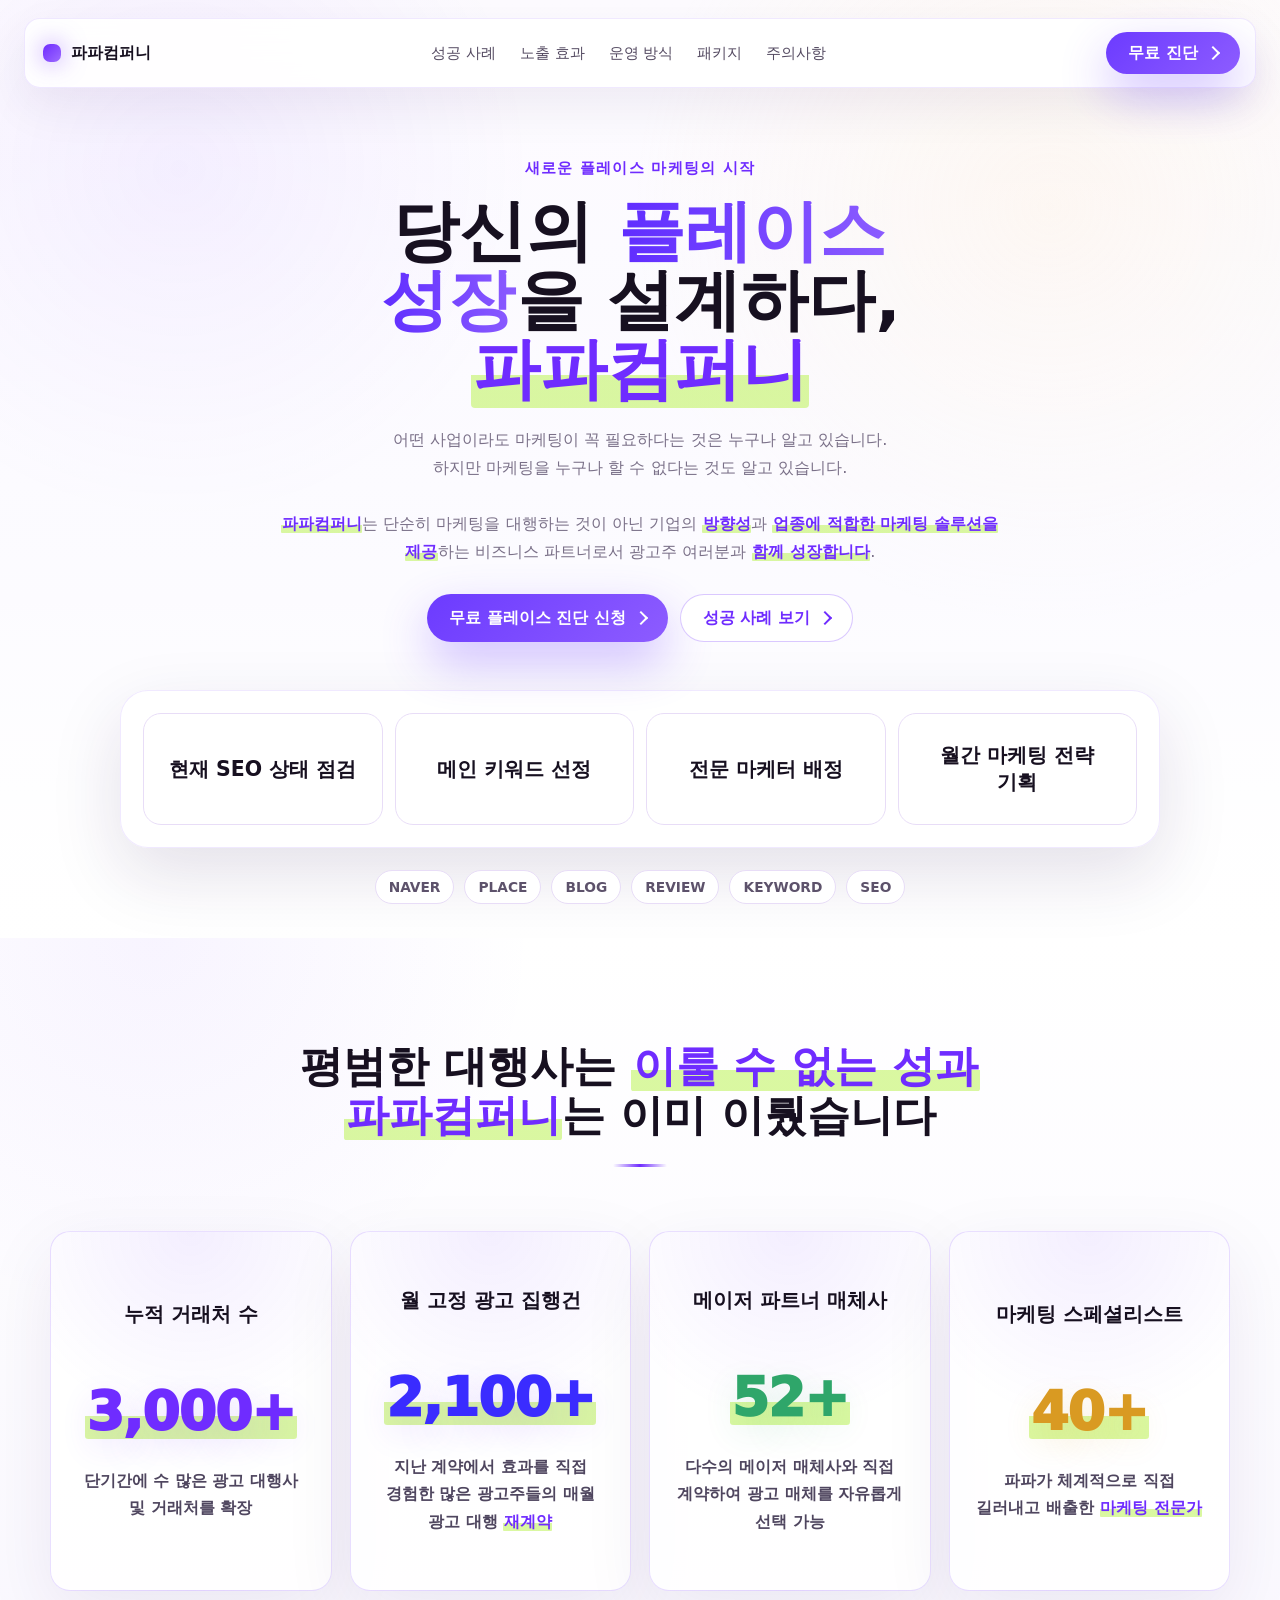
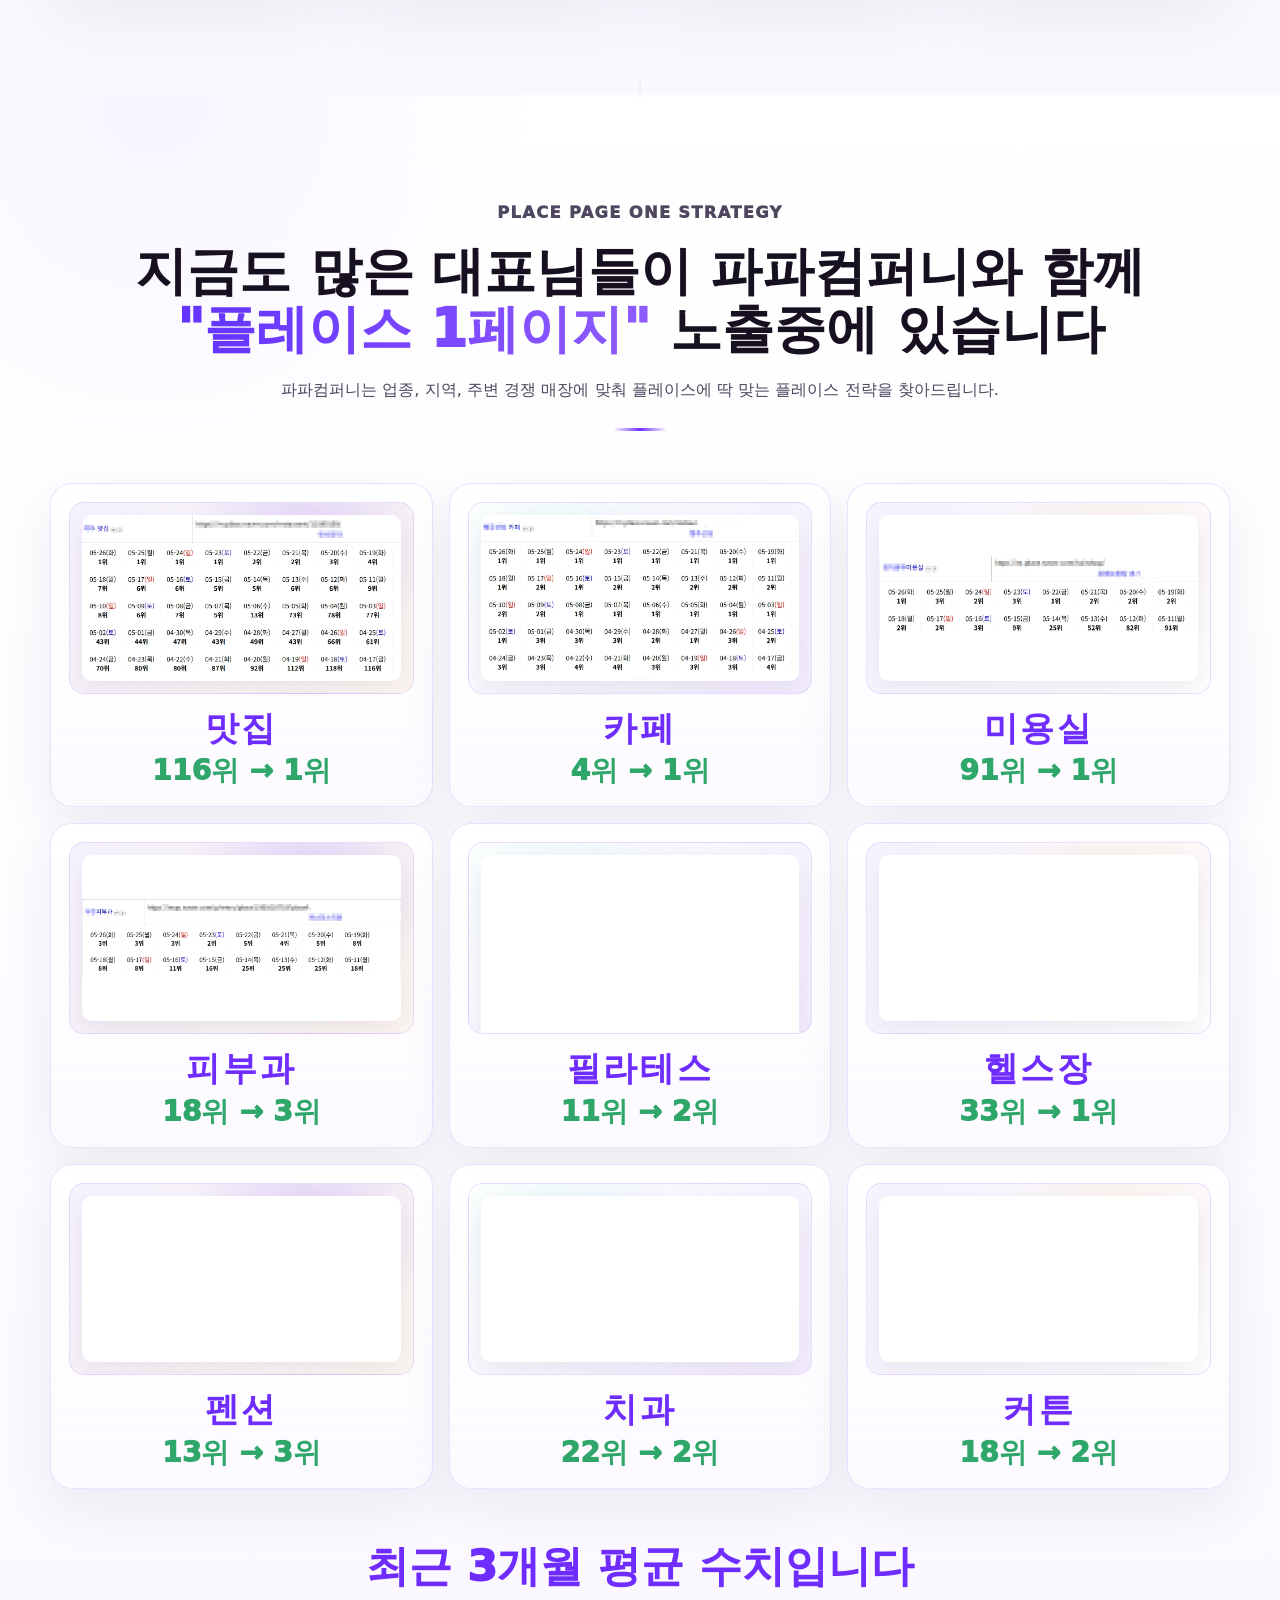
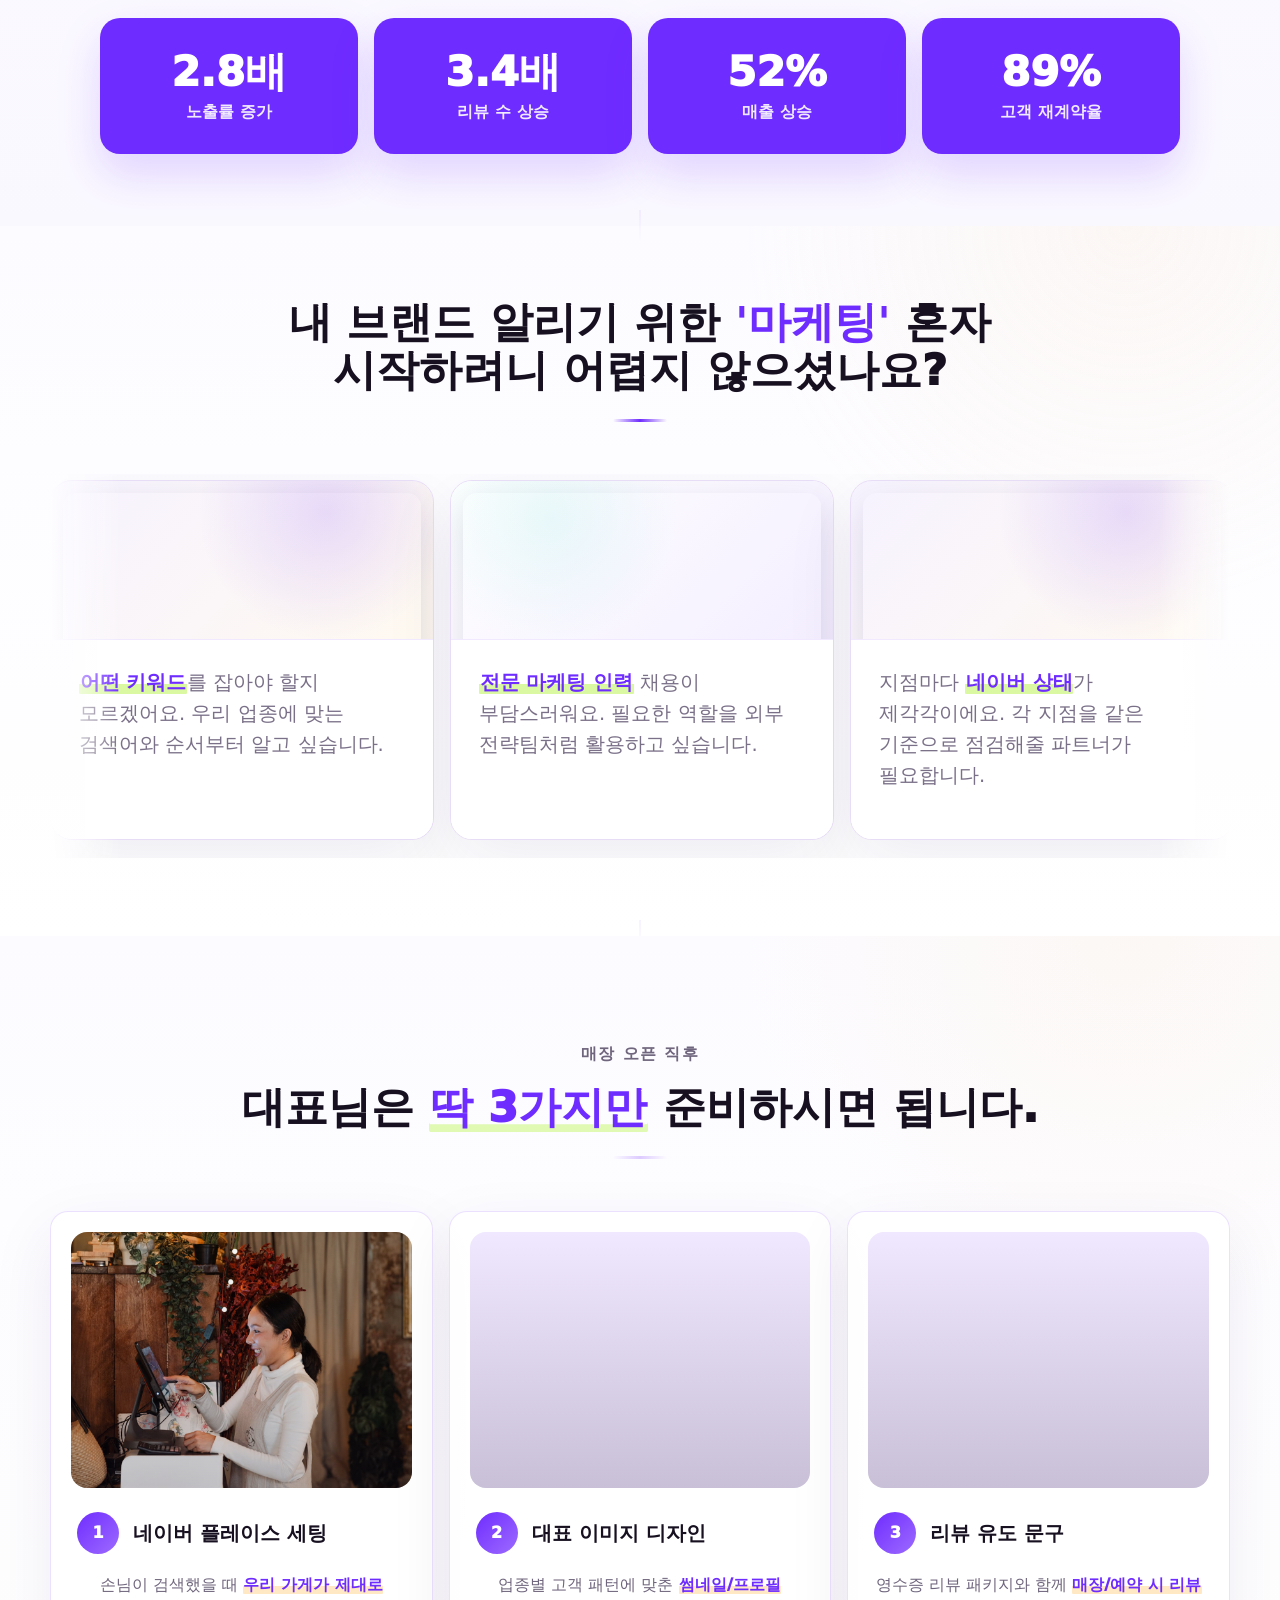
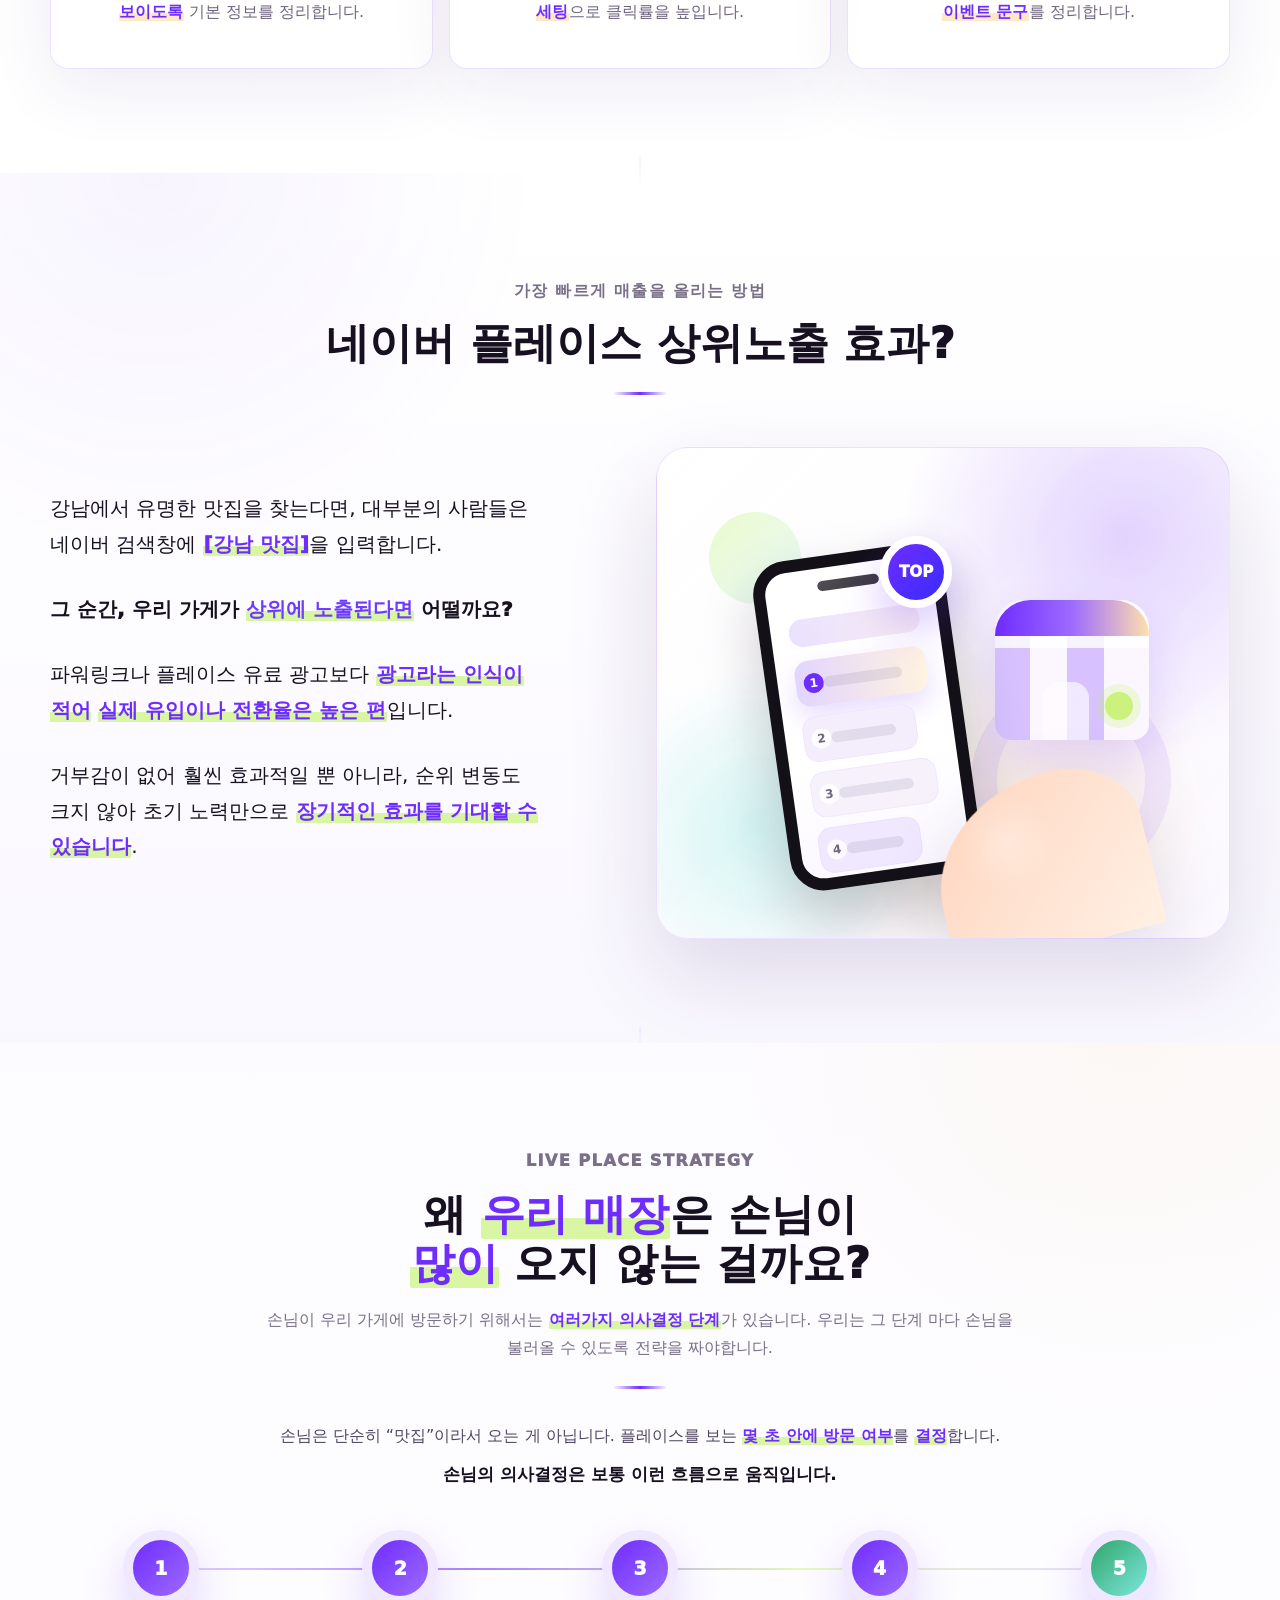
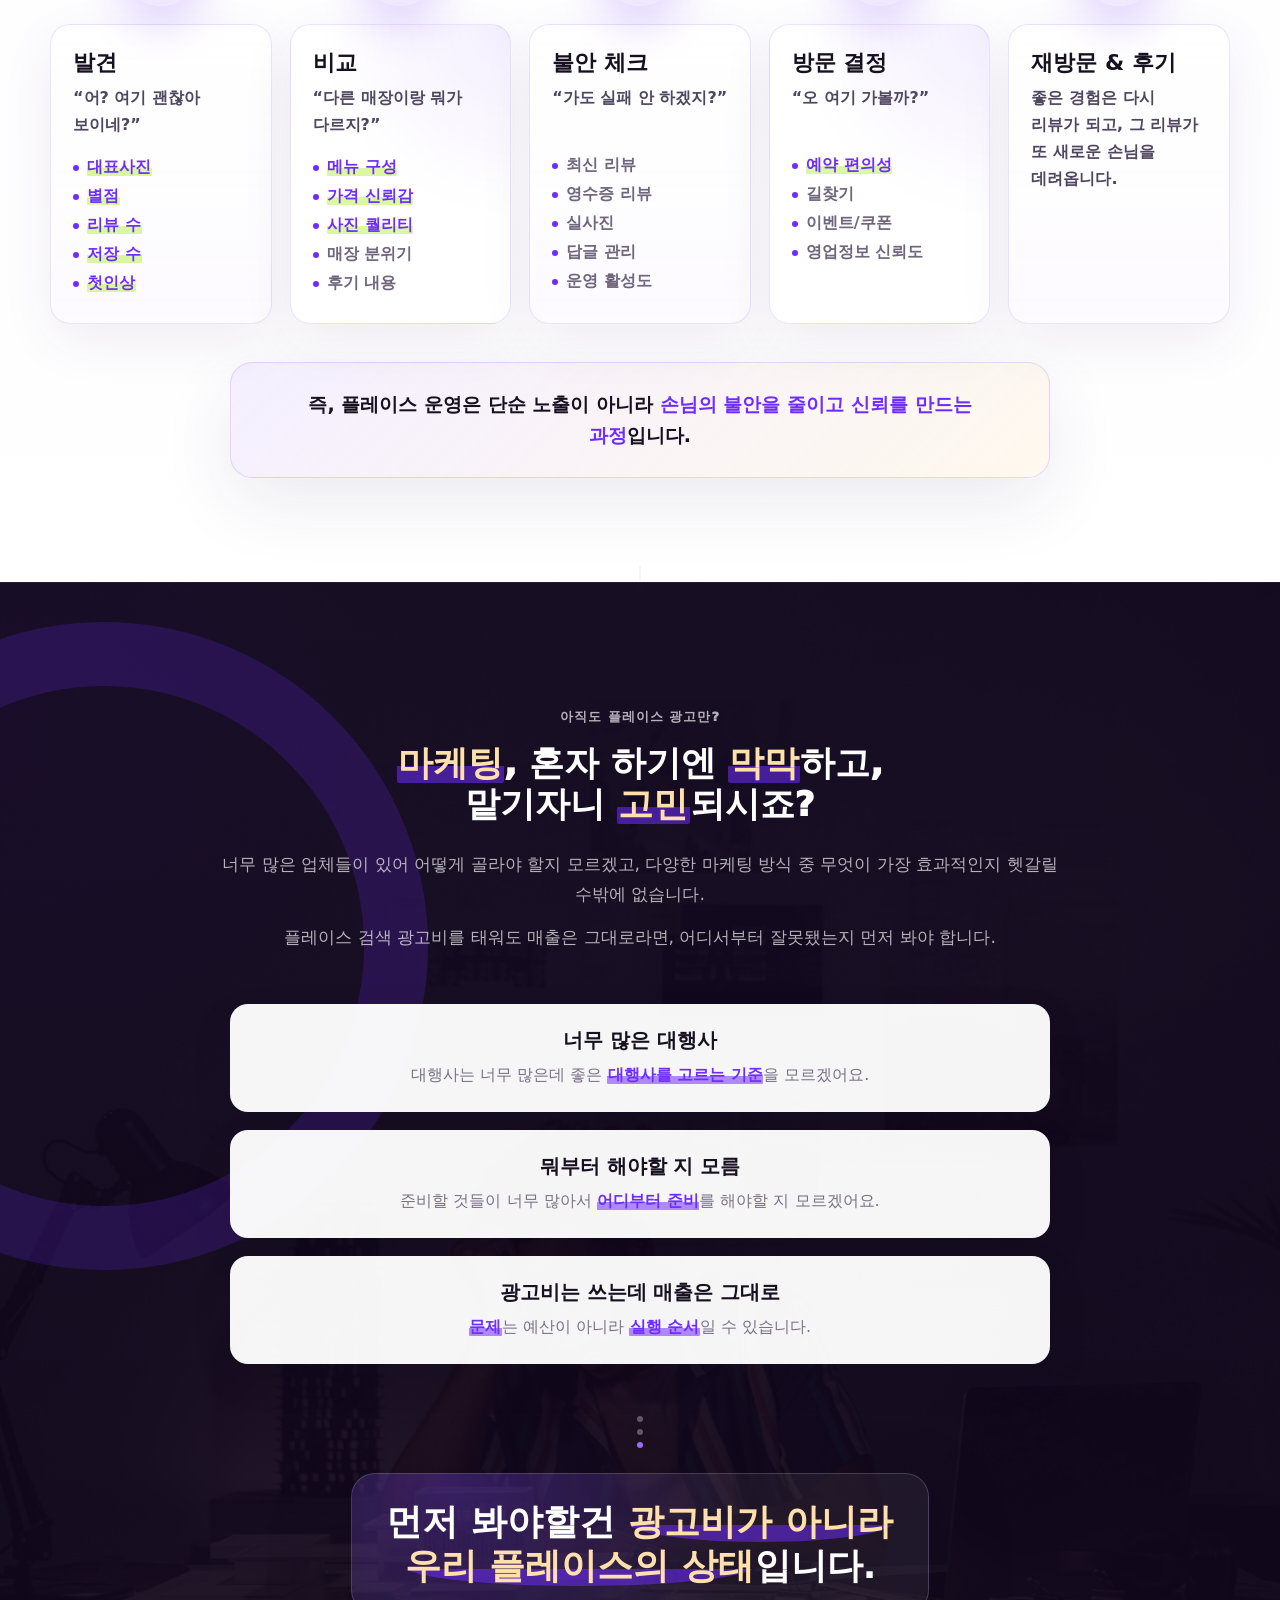
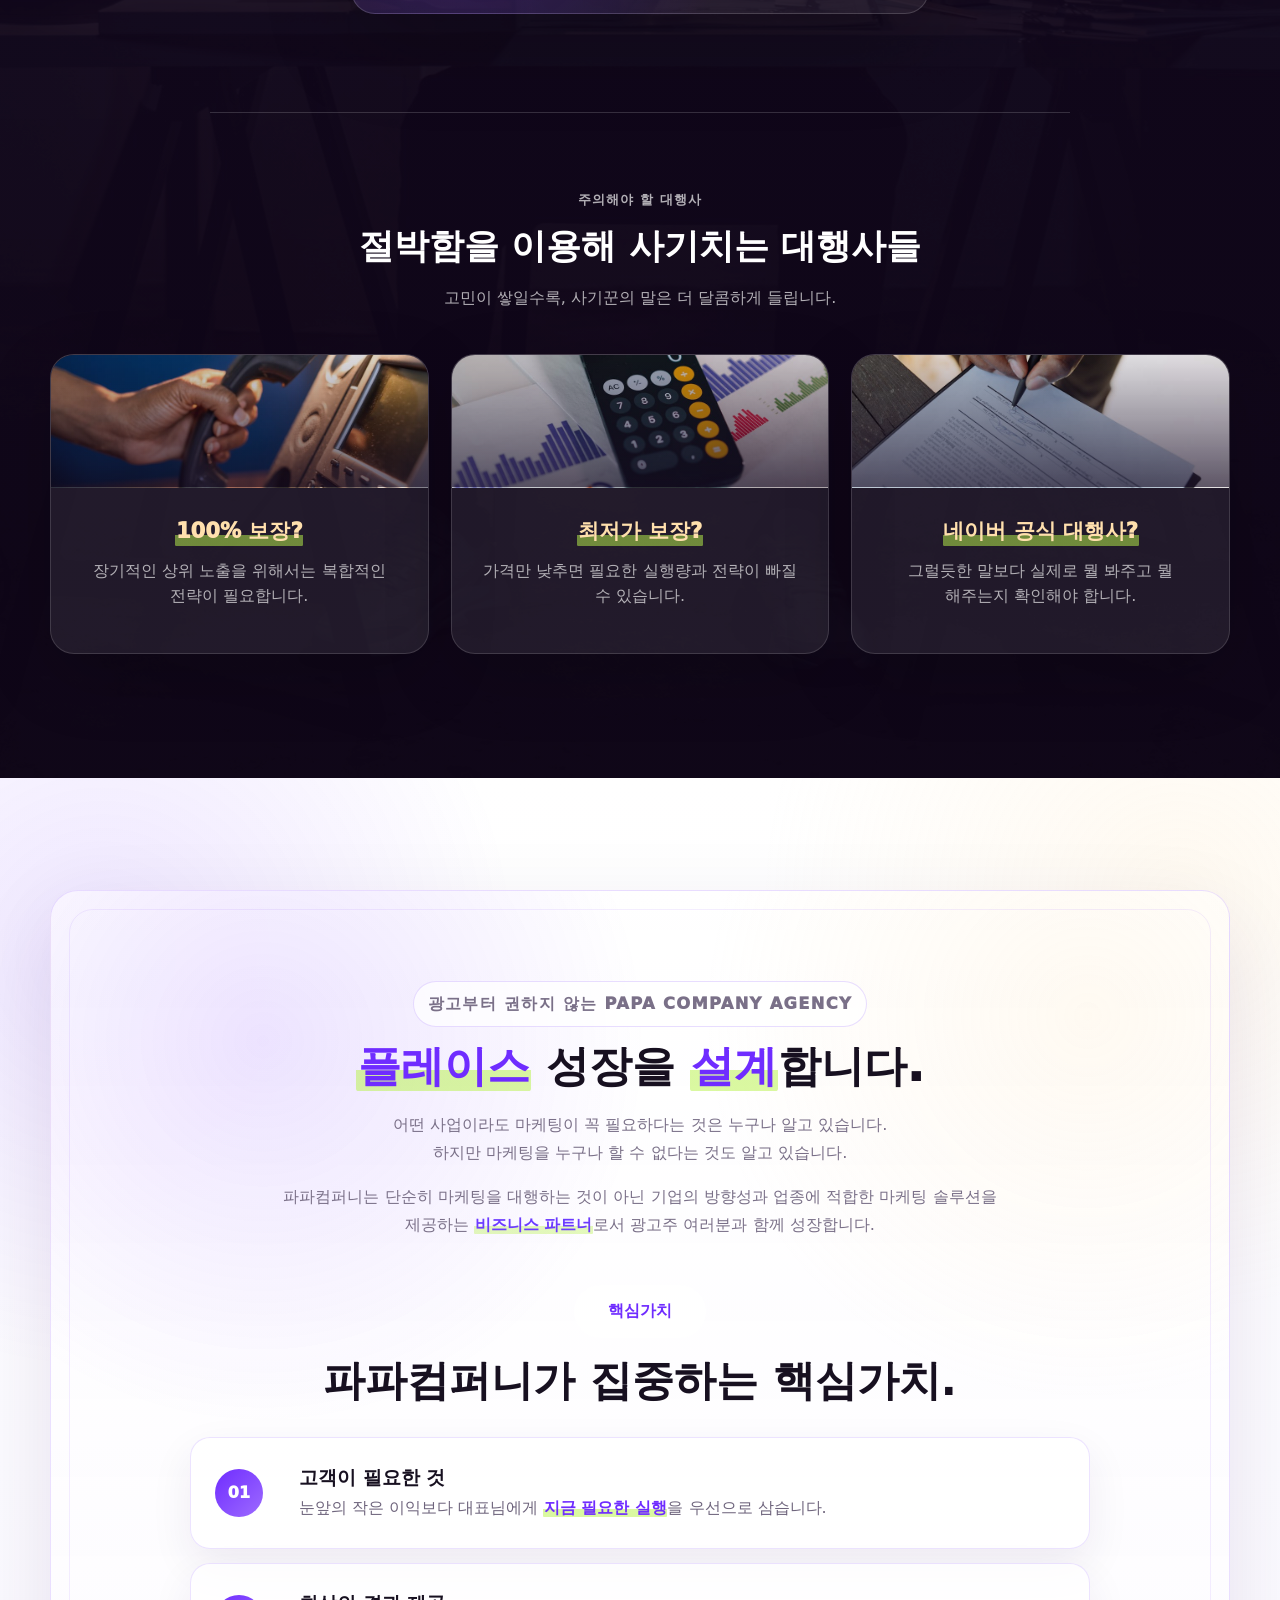
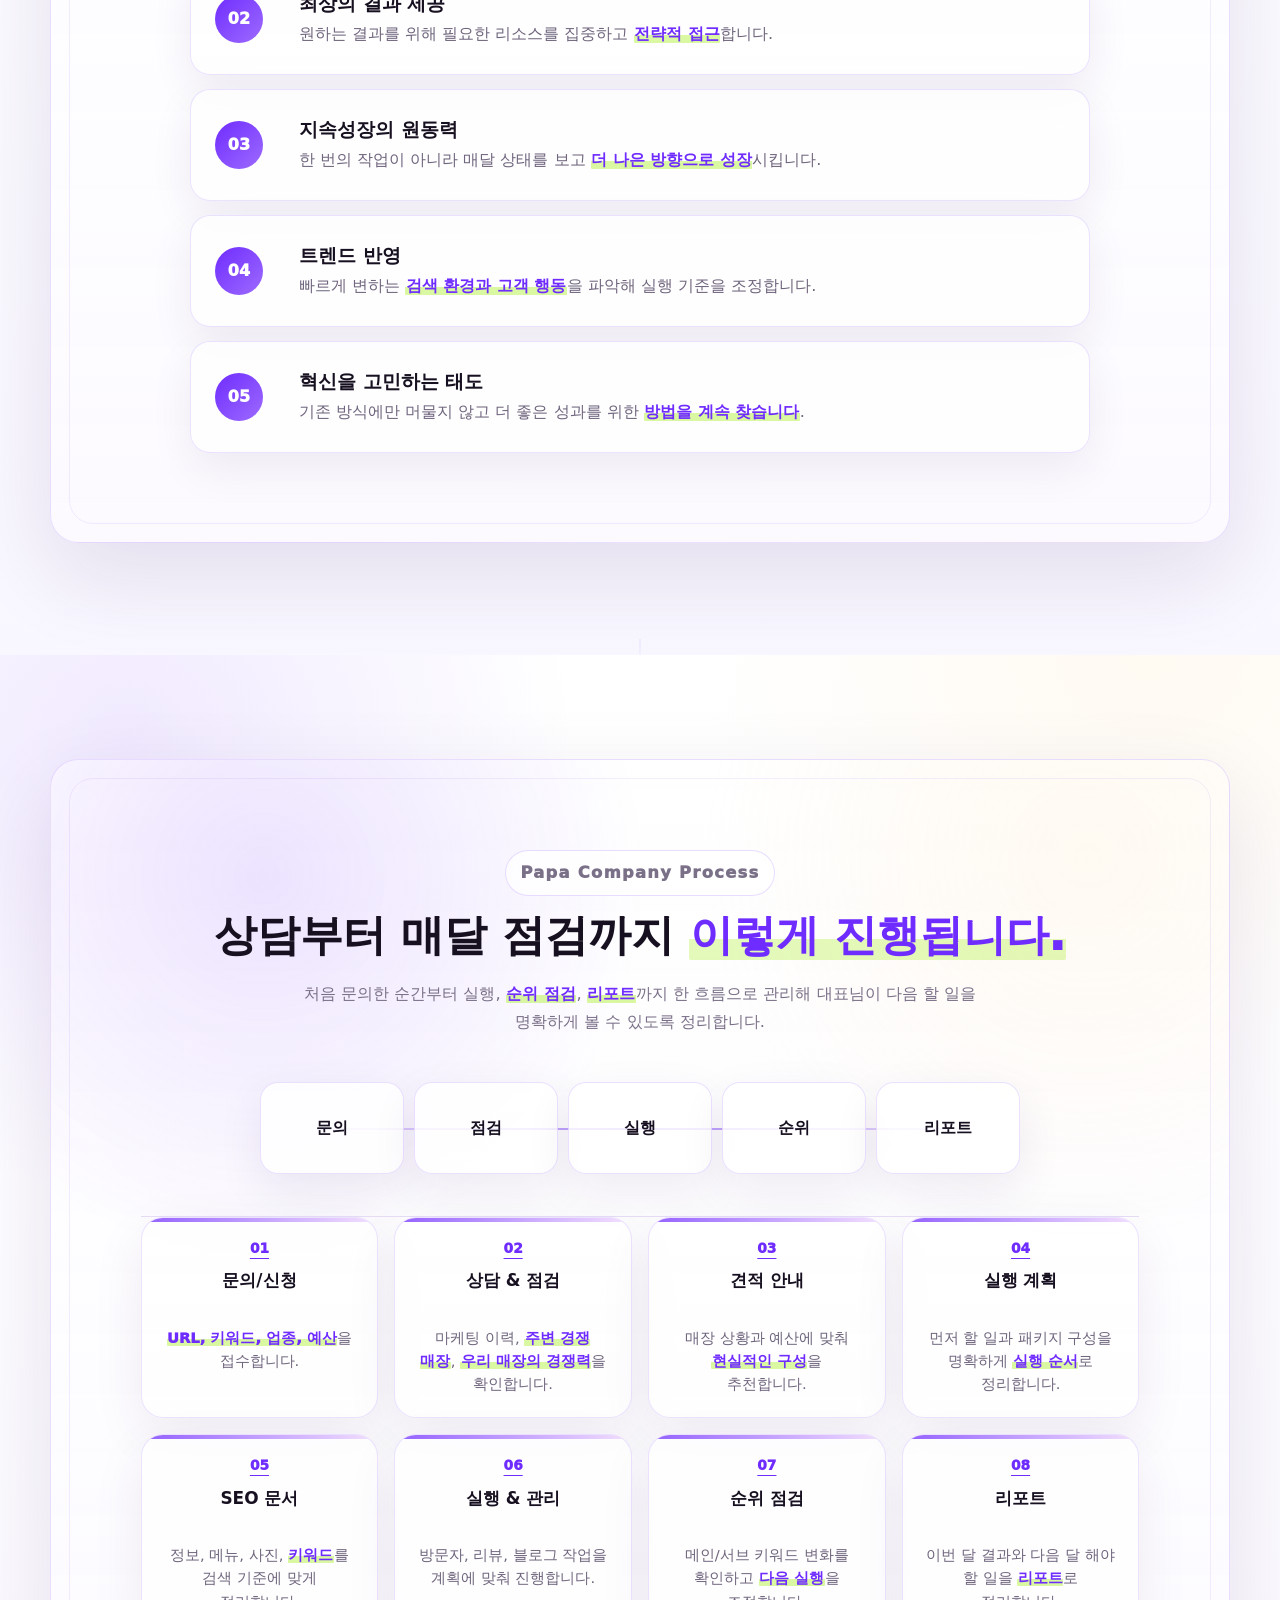
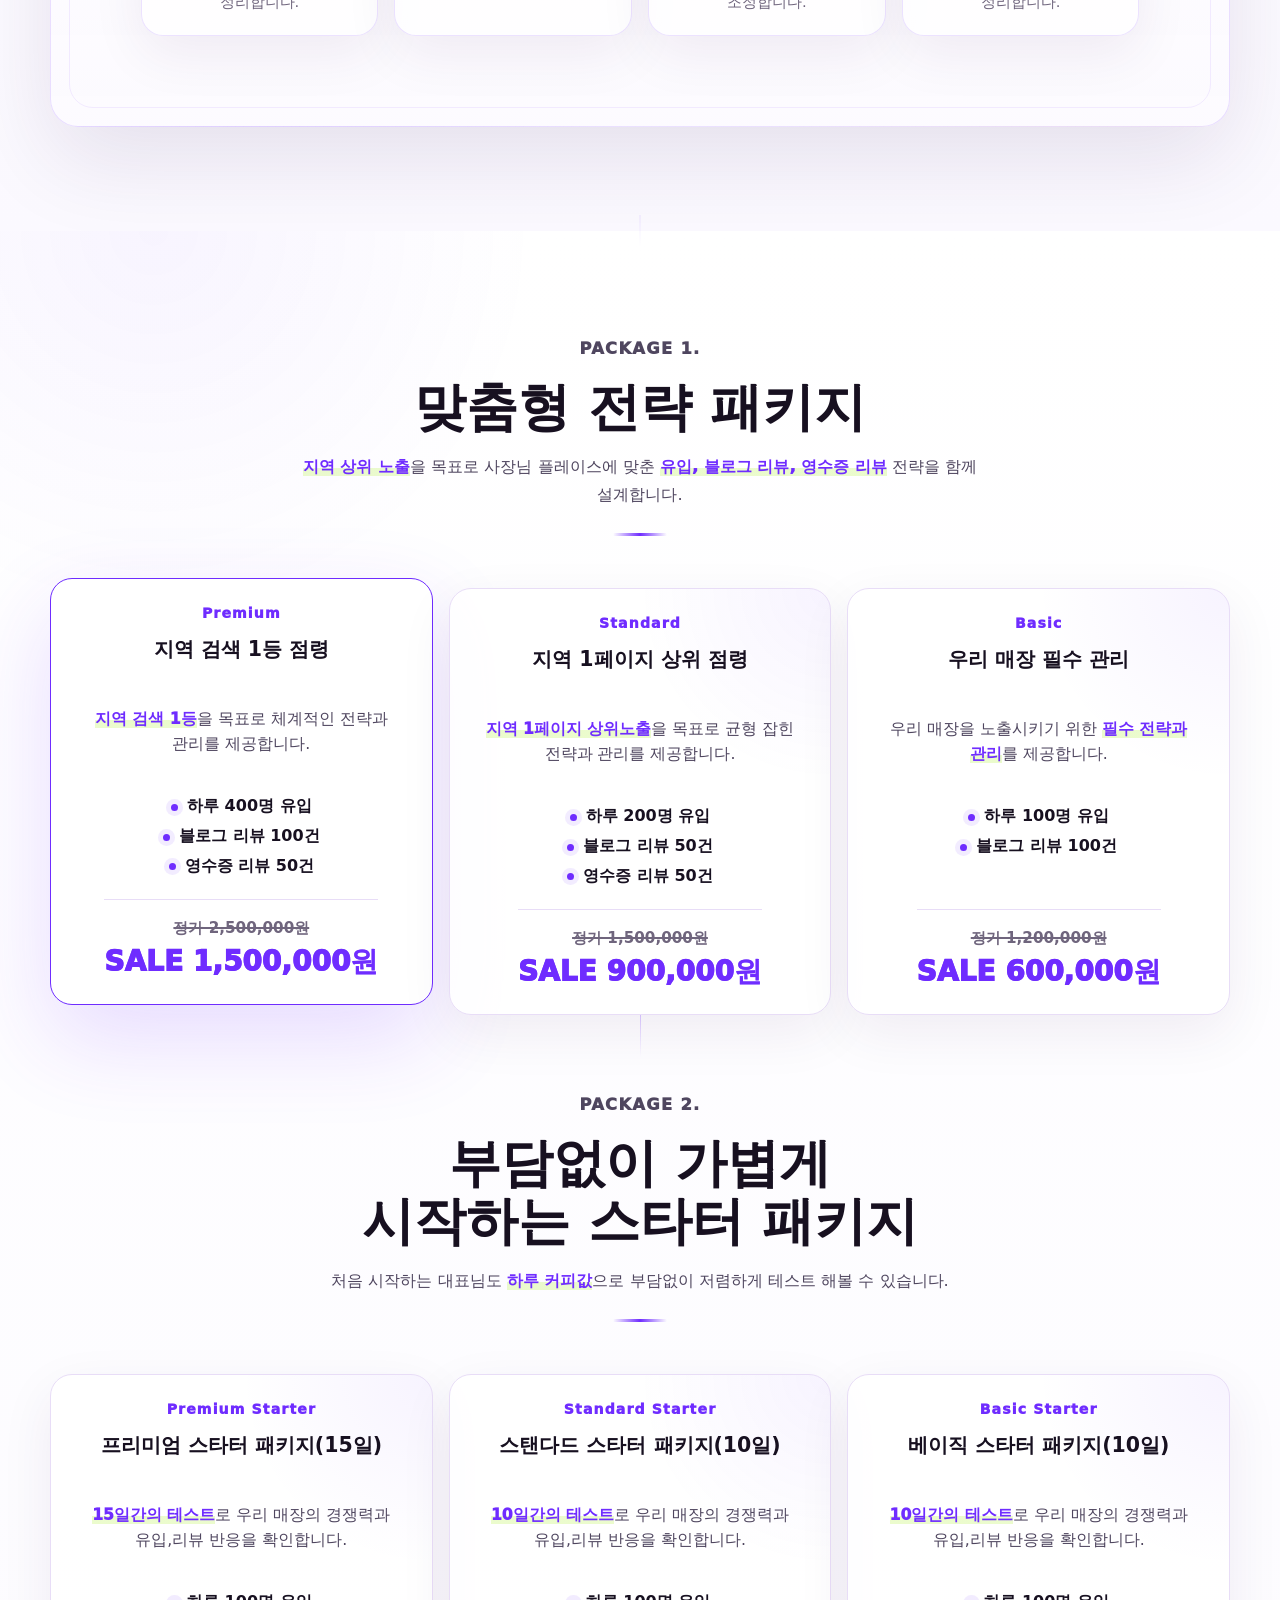
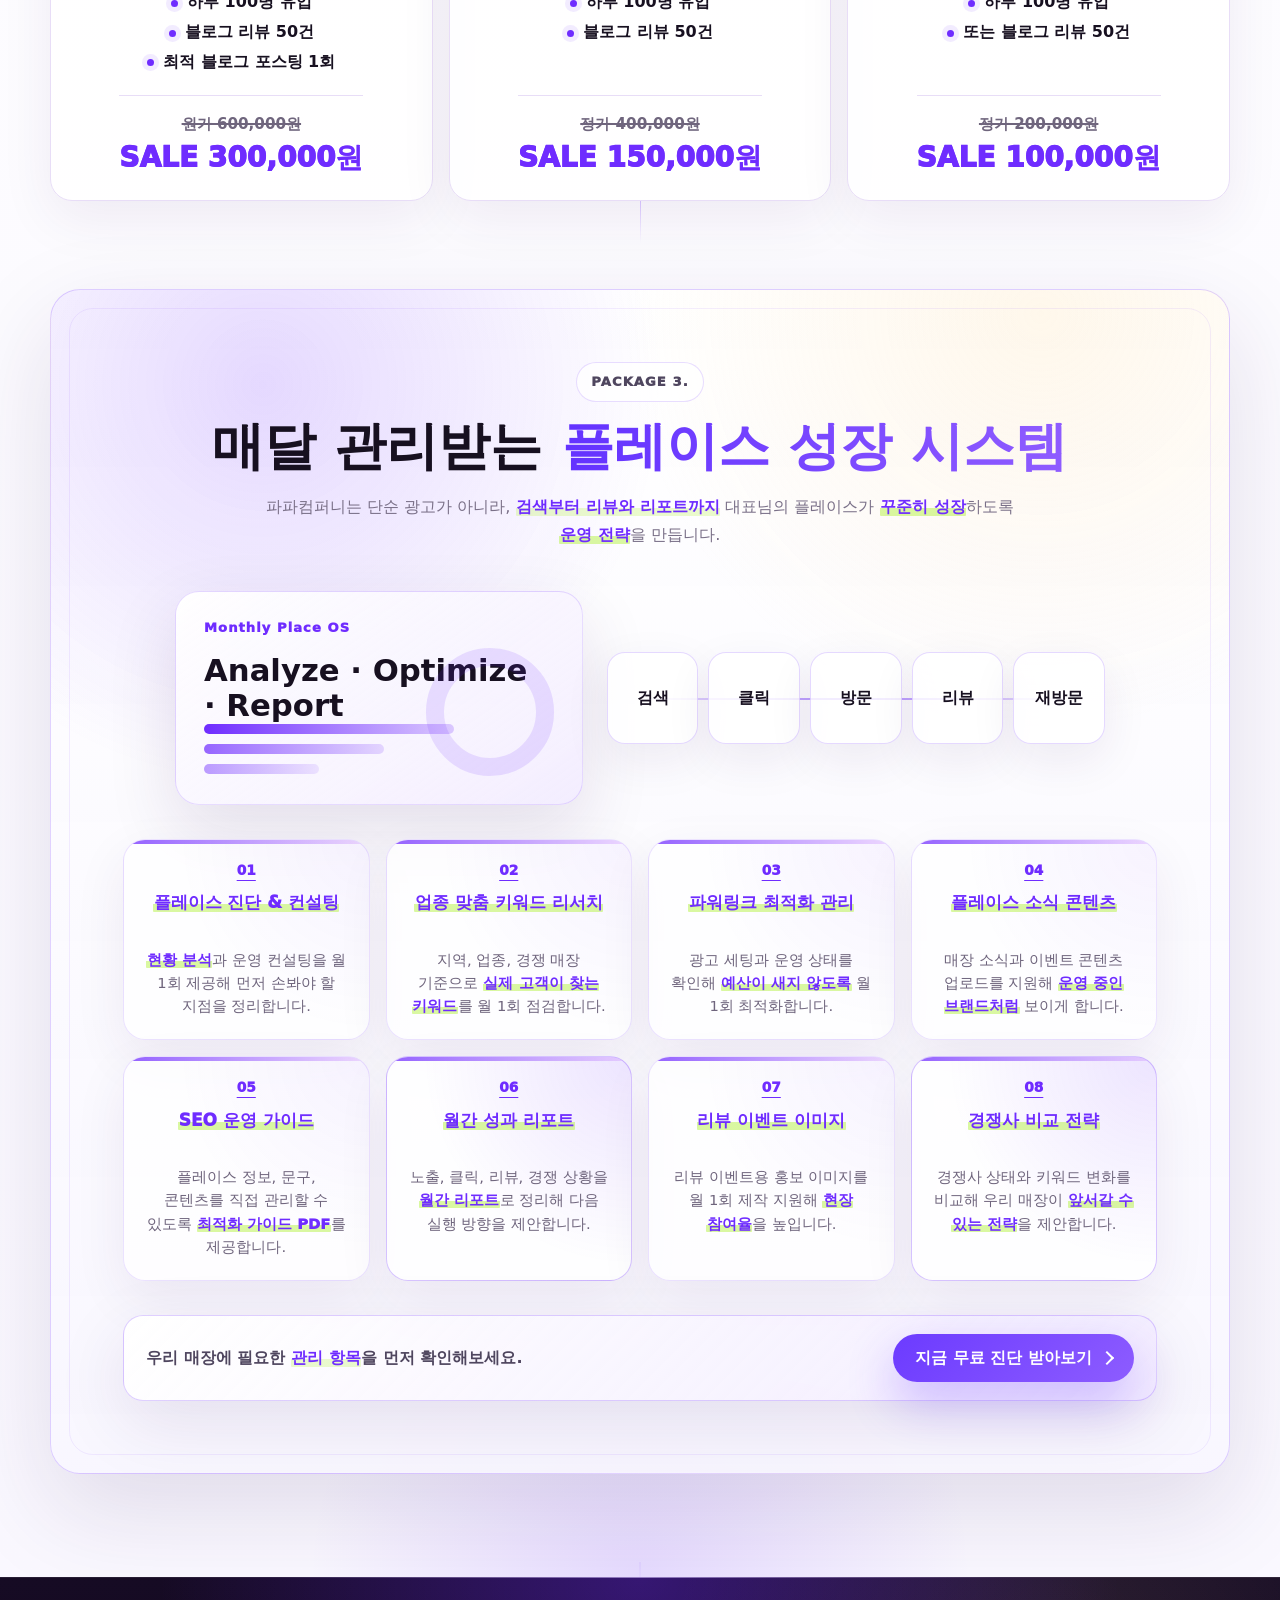
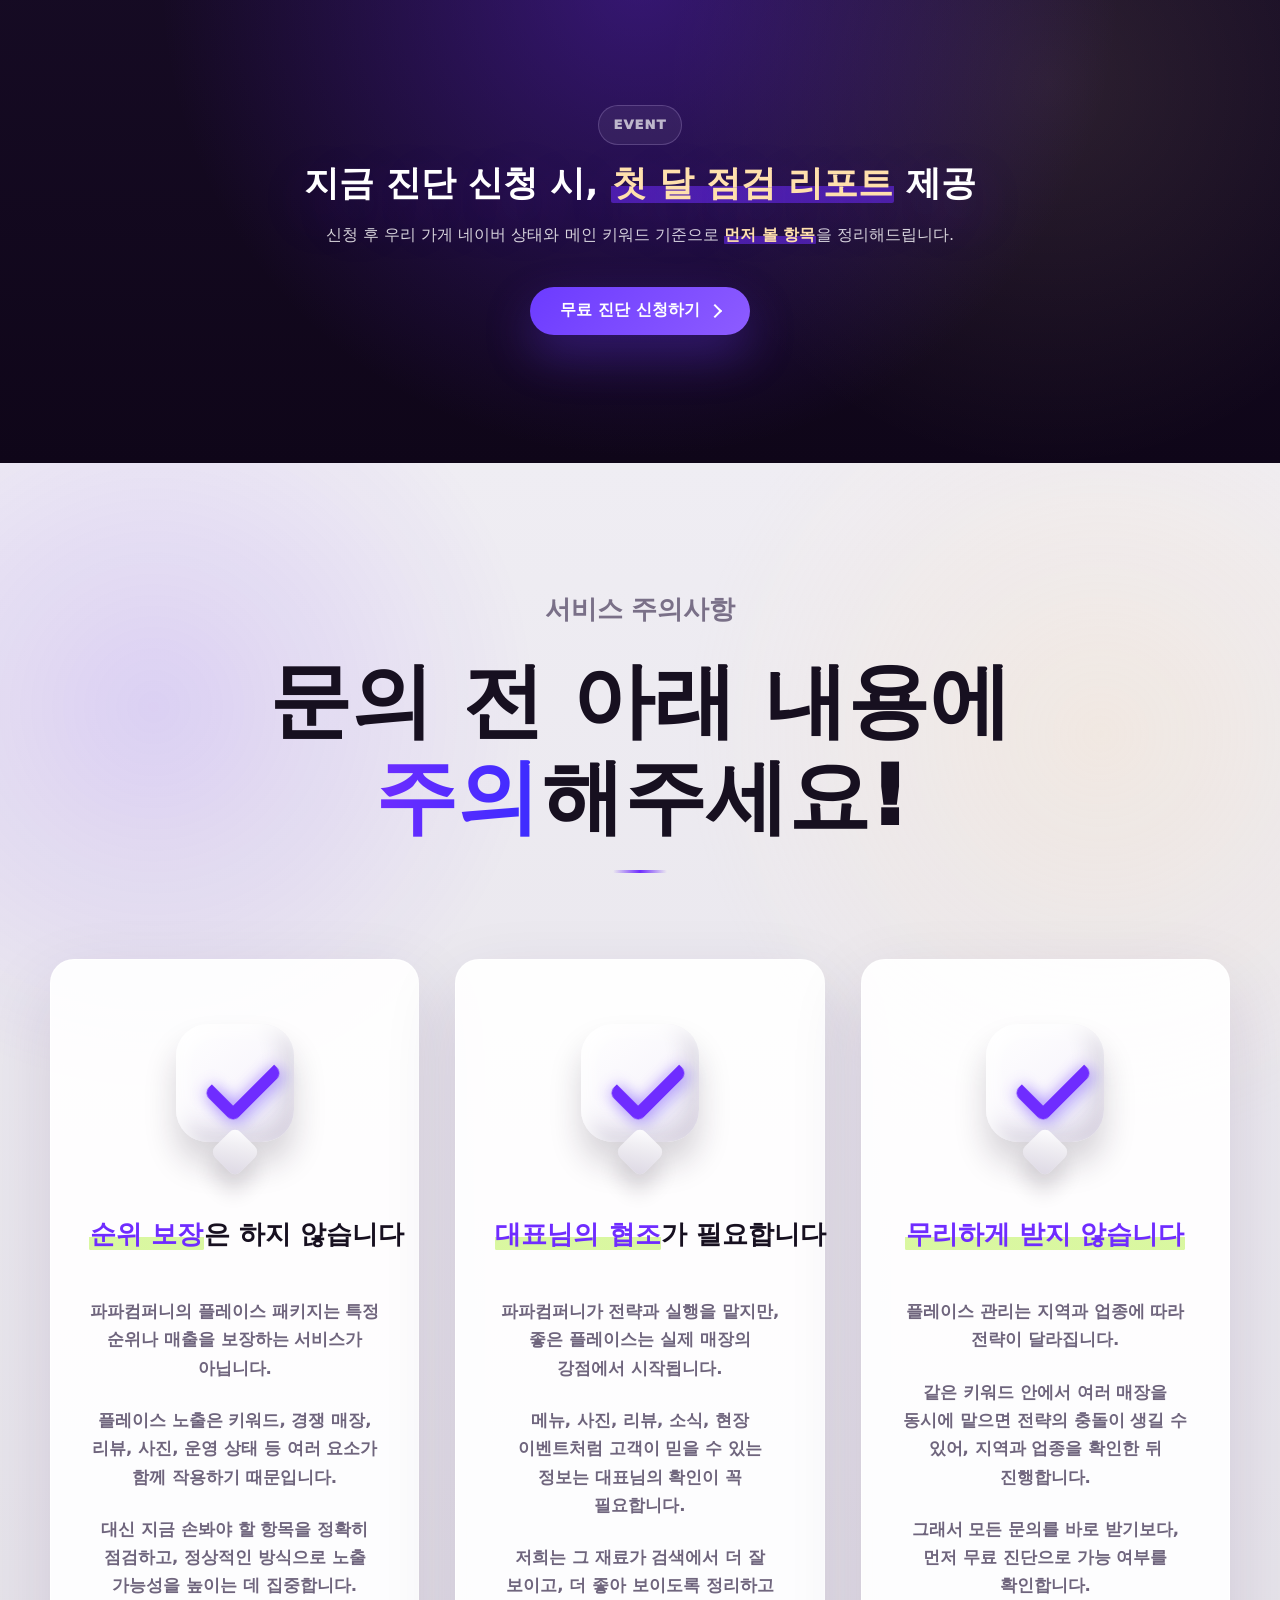
==== index-v2.html @ 61c1ecd1 "Add v2 landing files" ====
﻿<!doctype html>
<html lang="ko">
  <head>
    <meta charset="UTF-8" />
    <meta name="viewport" content="width=device-width, initial-scale=1.0" />
    <title>파파컴퍼니 플레이스 전략 대행 v2</title>
    <meta
      name="description"
      content="파파컴퍼니는 네이버에서 우리 가게가 더 잘 보이고 더 좋아 보이도록 키워드, 리뷰, SEO, 경쟁 매장 상태를 함께 점검합니다."
    />
    <!-- Meta Pixel Code -->
    <script>
      !function(f,b,e,v,n,t,s)
      {if(f.fbq)return;n=f.fbq=function(){n.callMethod?
      n.callMethod.apply(n,arguments):n.queue.push(arguments)};
      if(!f._fbq)f._fbq=n;n.push=n;n.loaded=!0;n.version='2.0';
      n.queue=[];t=b.createElement(e);t.async=!0;
      t.src=v;s=b.getElementsByTagName(e)[0];
      s.parentNode.insertBefore(t,s)}(window, document,'script',
      'https://connect.facebook.net/en_US/fbevents.js');
      fbq('init', '1725245972245989');
      fbq('track', 'PageView');
    </script>
    <noscript><img height="1" width="1" style="display:none"
      src="https://www.facebook.com/tr?id=1725245972245989&ev=PageView&noscript=1"
    /></noscript>
    <!-- End Meta Pixel Code -->
    <link rel="stylesheet" href="./styles-v2.css" />
    <script src="./script-v2.js" defer></script>
  </head>
  <body>
    <header class="site-header">
      <a class="brand" href="#top" aria-label="파파컴퍼니 홈">
        <span class="brand-mark" aria-hidden="true"></span>
        파파컴퍼니
      </a>
      <nav aria-label="주요 섹션">
        <a href="#case">성공 사례</a>
        <a href="#effect">노출 효과</a>
        <a href="#process">운영 방식</a>
        <a href="#packages">패키지</a>
        <a href="#notice">주의사항</a>
      </nav>
      <a class="header-cta" href="#consult">무료 진단</a>
    </header>

    <main id="top">
      <section class="hero adnity-like" aria-labelledby="hero-title">
        <img class="hero-media" src="./assets/hero/hero-papa-place-strategy.png" alt="플레이스 전략 분석 화면" />
        <div class="hero-overlay" aria-hidden="true"></div>
        <div class="hero-inner">
          <p class="eyebrow">새로운 플레이스 마케팅의 시작</p>
          <h1 id="hero-title">
            당신의 <span class="text-accent keyword-accent">플레이스 성장</span>을 설계하다,
            <strong><span class="keyword-accent">파파컴퍼니</span></strong>
          </h1>
          <p class="hero-copy">
            어떤 사업이라도 마케팅이 꼭 필요하다는 것은 누구나 알고 있습니다.<br>
            하지만 마케팅을 누구나 할 수 없다는 것도 알고 있습니다.<br><br>
            <span class="keyword-accent">파파컴퍼니</span>는 단순히 마케팅을 대행하는 것이 아닌 기업의
            <span class="keyword-accent">방향성</span>과
            <span class="keyword-accent">업종에 적합한 마케팅 솔루션을 제공</span>하는 비즈니스 파트너로서 광고주 여러분과
            <span class="keyword-accent">함께 성장합니다</span>.
          </p>
          <div class="hero-actions">
            <a class="button button-primary" href="#consult">무료 플레이스 진단 신청</a>
            <a class="button button-ghost" href="#case">성공 사례 보기</a>
          </div>
          <div class="hero-dashboard" aria-label="플레이스 진단 예시">
            <div class="map-card">
              <strong>현재 SEO 상태 점검</strong>
            </div>
            <div class="map-card">
              <strong>메인 키워드 선정</strong>
            </div>
            <div class="map-card">
              <strong>전문 마케터 배정</strong>
            </div>
            <div class="map-card">
              <strong>월간 마케팅 전략 기획</strong>
            </div>
          </div>
          <div class="channel-strip" aria-label="관리 채널">
            <span>NAVER</span>
            <span>PLACE</span>
            <span>BLOG</span>
            <span>REVIEW</span>
            <span>KEYWORD</span>
            <span>SEO</span>
          </div>
        </div>
      </section>

      <section class="live-rank section-white" id="case">
        <div class="shell">
          <div class="section-head center">
            <p class="eyebrow">PLACE PAGE ONE STRATEGY</p>
            <h2>
              지금도 많은 대표님들이 파파컴퍼니와 함께<br />
              <span class="text-accent keyword-accent">"플레이스 1페이지"</span> 노출중에 있습니다
            </h2>
            <p>
              파파컴퍼니는 업종, 지역, 주변 경쟁 매장에 맞춰
              플레이스에 딱 맞는 플레이스 전략을 찾아드립니다.
            </p>
          </div>
          <div class="case-grid" aria-label="플레이스 순위 상승 예시">
            <article class="case-card"><figure class="rank-image"><img src="./assets/cases/2026-05-26_1.jpg" alt="맛집 순위표" loading="lazy" decoding="async"></figure><div><span>맛집</span><strong>116위 → 1위</strong></div></article>
            <article class="case-card"><figure class="rank-image"><img src="./assets/cases/2026-05-26_2.jpg" alt="카페 순위표" loading="lazy" decoding="async"></figure><div><span>카페</span><strong>4위 → 1위</strong></div></article>
            <article class="case-card"><figure class="rank-image"><img src="./assets/cases/2026-05-26_3.jpg" alt="미용실 순위표" loading="lazy" decoding="async"></figure><div><span>미용실</span><strong>91위 → 1위</strong></div></article>
            <article class="case-card"><figure class="rank-image"><img src="./assets/cases/2026-05-26_4.jpg" alt="피부과 순위표" loading="lazy" decoding="async"></figure><div><span>피부과</span><strong>18위 → 3위</strong></div></article>
            <article class="case-card"><figure class="rank-image"><img src="./assets/cases/2026-05-26_5.jpg" alt="필라테스 순위표" loading="lazy" decoding="async"></figure><div><span>필라테스</span><strong>11위 → 2위</strong></div></article>
            <article class="case-card"><figure class="rank-image"><img src="./assets/cases/2026-05-26_6.jpg" alt="헬스장 순위표" loading="lazy" decoding="async"></figure><div><span>헬스장</span><strong>33위 → 1위</strong></div></article>
            <article class="case-card"><figure class="rank-image"><img src="./assets/cases/2026-05-26_7.jpg" alt="펜션 순위표" loading="lazy" decoding="async"></figure><div><span>펜션</span><strong>13위 → 3위</strong></div></article>
            <article class="case-card"><figure class="rank-image"><img src="./assets/cases/2026-05-26_8.jpg" alt="치과 순위표" loading="lazy" decoding="async"></figure><div><span>치과</span><strong>22위 → 2위</strong></div></article>
            <article class="case-card"><figure class="rank-image"><img src="./assets/cases/2026-05-26_9.jpg" alt="커튼 순위표" loading="lazy" decoding="async"></figure><div><span>커튼</span><strong>18위 → 2위</strong></div></article>
          </div>
          <div class="result-metrics" aria-label="플레이스 관리 성과 수치">
            <p class="result-metrics__note">최근 3개월 평균 수치입니다</p>
            <div class="result-metric-grid">
              <article class="result-metric-card"><strong>2.8배</strong><span>노출률 증가</span></article>
              <article class="result-metric-card"><strong>3.4배</strong><span>리뷰 수 상승</span></article>
              <article class="result-metric-card"><strong>52%</strong><span>매출 상승</span></article>
              <article class="result-metric-card"><strong>89%</strong><span>고객 재계약율</span></article>
            </div>
          </div>
        </div>
      </section>

      <section class="live-proof section-white">
        <div class="shell">
          <div class="section-head center">
            <p class="eyebrow">LIVE PLACE STRATEGY</p>
            <h2>왜 <span class="keyword-accent">우리 매장</span>은 손님이 <span class="keyword-accent">많이</span> 오지 않는 걸까요?</h2>
            <p>
              손님이 우리 가게에 방문하기 위해서는 <span class="keyword-accent">여러가지 의사결정 단계</span>가 있습니다.
              우리는 그 단계 마다 손님을 불러올 수 있도록 전략을 짜야합니다.
            </p>
          </div>
          <div class="decision-intro">
            <p>
              손님은 단순히 “맛집”이라서 오는 게 아닙니다.
              플레이스를 보는 <span class="keyword-accent">몇 초 안에 방문 여부</span>를 <span class="keyword-accent">결정</span>합니다.
            </p>
            <strong>손님의 의사결정은 보통 이런 흐름으로 움직입니다.</strong>
          </div>
          <div class="decision-flow" aria-label="손님의 플레이스 의사결정 단계">
            <article class="decision-step">
              <div class="step-node">1</div>
              <div class="step-body">
                <h3>발견</h3>
                <p>“어? 여기 괜찮아 보이네?”</p>
                <ul>
                  <li><span class="keyword-accent">대표사진</span></li>
                  <li><span class="keyword-accent">별점</span></li>
                  <li><span class="keyword-accent">리뷰 수</span></li>
                  <li><span class="keyword-accent">저장 수</span></li>
                  <li><span class="keyword-accent">첫인상</span></li>
                </ul>
              </div>
            </article>
            <article class="decision-step">
              <div class="step-node">2</div>
              <div class="step-body">
                <h3>비교</h3>
                <p>“다른 매장이랑 뭐가 다르지?”</p>
                <ul>
                  <li><span class="keyword-accent">메뉴 구성</span></li>
                  <li><span class="keyword-accent">가격 신뢰감</span></li>
                  <li><span class="keyword-accent">사진 퀄리티</span></li>
                  <li>매장 분위기</li>
                  <li>후기 내용</li>
                </ul>
              </div>
            </article>
            <article class="decision-step">
              <div class="step-node">3</div>
              <div class="step-body">
                <h3>불안 체크</h3>
                <p>“가도 실패 안 하겠지?”</p>
                <ul>
                  <li>최신 리뷰</li>
                  <li>영수증 리뷰</li>
                  <li>실사진</li>
                  <li>답글 관리</li>
                  <li>운영 활성도</li>
                </ul>
              </div>
            </article>
            <article class="decision-step">
              <div class="step-node">4</div>
              <div class="step-body">
                <h3>방문 결정</h3>
                <p>“오 여기 가볼까?”</p>
                <ul>
                  <li><span class="keyword-accent">예약 편의성</span></li>
                  <li>길찾기</li>
                  <li>이벤트/쿠폰</li>
                  <li>영업정보 신뢰도</li>
                </ul>
              </div>
            </article>
            <article class="decision-step">
              <div class="step-node">5</div>
              <div class="step-body">
                <h3>재방문 &amp; 후기</h3>
                <p>
                  좋은 경험은 다시 리뷰가 되고,
                  그 리뷰가 또 새로운 손님을 데려옵니다.
                </p>
              </div>
            </article>
          </div>
          <div class="decision-summary">
            즉, 플레이스 운영은 단순 노출이 아니라
            <strong>손님의 불안을 줄이고 신뢰를 만드는 과정</strong>입니다.
          </div>
        </div>
      </section>

      <section class="who section-white">
        <div class="shell">
          <div class="section-head center who-head">
            <h2>내 브랜드 알리기 위한 <strong>'마케팅'</strong> 혼자 시작하려니 어렵지 않으셨나요?</h2>
          </div>
          <div class="who-carousel" aria-label="마케팅이 필요한 대표님 유형">
            <div class="who-track">
              <article class="who-card"><div class="who-image"><img src="./assets/who/who-keyword-analytics.jpeg" alt="검색 키워드 분석 화면" loading="lazy" decoding="async"></div><p><strong class="keyword-accent">어떤 키워드</strong>를 잡아야 할지 모르겠어요. 우리 업종에 맞는 검색어와 순서부터 알고 싶습니다.</p></article>
              <article class="who-card"><div class="who-image"><img src="./assets/who/who-strategy-team.jpeg" alt="마케팅 전략 회의" loading="lazy" decoding="async"></div><p><strong class="keyword-accent">전문 마케팅 인력</strong> 채용이 부담스러워요. 필요한 역할을 외부 전략팀처럼 활용하고 싶습니다.</p></article>
              <article class="who-card"><div class="who-image"><img src="./assets/who/who-branch-store.jpeg" alt="매장 지점 관리" loading="lazy" decoding="async"></div><p>지점마다 <strong class="keyword-accent">네이버 상태</strong>가 제각각이에요. 각 지점을 같은 기준으로 점검해줄 파트너가 필요합니다.</p></article>
              <article class="who-card"><div class="who-image"><img src="./assets/who/who-busy-owner.jpeg" alt="바쁜 매장 운영자" loading="lazy" decoding="async"></div><p><strong class="keyword-accent">마케팅까지 어렵습니다.</strong> 방향을 잡고 이끌어줄 업체가 필요합니다.</p></article>
              <article class="who-card"><div class="who-image"><img src="./assets/who/who-budget-check.jpeg" alt="마케팅 예산 점검" loading="lazy" decoding="async"></div><p><strong class="keyword-accent">견적 비용</strong>이 천차만별이라 불안해요. 예산 범위에 맞는 합리적인 비용만 지불하고 싶습니다.</p></article>
              <article class="who-card"><div class="who-image"><img src="./assets/who/who-monthly-plan.jpeg" alt="월간 마케팅 실행 계획" loading="lazy" decoding="async"></div><p><strong class="keyword-accent">한 번 세팅하고 끝나는 대행</strong>은 불안해요. 매달 상태를 보고 다음 할 일을 정리해줄 파트너가 필요합니다.</p></article>
            </div>
          </div>
        </div>
      </section>

      <section class="place-effect section-light" id="effect">
        <div class="shell">
          <div class="section-head center effect-head">
            <p class="eyebrow">가장 빠르게 매출을 올리는 방법</p>
            <h2>네이버 플레이스 상위노출 효과?</h2>
          </div>
          <div class="effect-layout">
            <div class="effect-copy">
              <p>
                강남에서 유명한 맛집을 찾는다면,
                대부분의 사람들은 네이버 검색창에 <strong class="keyword-accent">[강남 맛집]</strong>을 입력합니다.
              </p>
            <p class="effect-question">
                그 순간, 우리 가게가 <span class="text-accent keyword-accent">상위에 노출된다면</span> 어떨까요?
              </p>
              <p>
                파워링크나 플레이스 유료 광고보다 <strong class="keyword-accent">광고라는 인식이 적어</strong>
                <span class="keyword-accent">실제 유입이나 전환율은 높은 편</span>입니다.
              </p>
              <p>
                거부감이 없어 훨씬 효과적일 뿐 아니라,
                순위 변동도 크지 않아 초기 노력만으로 <span class="keyword-accent">장기적인 효과를 기대할 수 있습니다</span>.
              </p>
            </div>
            <div class="effect-visual" aria-label="네이버 플레이스 상위노출 예시 이미지 영역">
              <div class="phone-mock">
                <div class="phone-search"></div>
                <div class="rank-list">
                  <span class="rank-item is-top"><b>1</b></span>
                  <span class="rank-item"><b>2</b></span>
                  <span class="rank-item"><b>3</b></span>
                  <span class="rank-item"><b>4</b></span>
                </div>
              </div>
              <div class="store-mock">
                <span></span>
              </div>
              <div class="effect-badge">TOP</div>
              <div class="touch-mock"></div>
            </div>
          </div>
        </div>
      </section>

      <section class="brand-system section-light" id="about">
        <div class="shell">
          <div class="brand-system-panel">
            <div class="brand-system-head">
              <p class="eyebrow">광고부터 권하지 않는 PAPA COMPANY AGENCY</p>
              <h2><span class="keyword-accent">플레이스</span> 성장을 <span class="keyword-accent">설계</span>합니다.</h2>
              <p>
                어떤 사업이라도 마케팅이 꼭 필요하다는 것은 누구나 알고 있습니다.<br />
                하지만 마케팅을 누구나 할 수 없다는 것도 알고 있습니다.
              </p>
              <p>
                파파컴퍼니는 단순히 마케팅을 대행하는 것이 아닌 기업의 방향성과 업종에
                적합한 마케팅 솔루션을 제공하는 <span class="text-accent">비즈니스 파트너</span>로서 광고주 여러분과 함께
                성장합니다.
              </p>
            </div>

            <div class="brand-value-head">
              <p class="value-pill">핵심가치</p>
              <h3>파파컴퍼니가 집중하는 핵심가치.</h3>
            </div>

            <div class="value-board">
              <div class="value-list">
                <article>
                  <span>01</span>
                  <div>
                    <h3>고객이 필요한 것</h3>
                    <p>눈앞의 작은 이익보다 대표님에게 <span class="keyword-accent">지금 필요한 실행</span>을 우선으로 삼습니다.</p>
                  </div>
                </article>
                <article>
                  <span>02</span>
                  <div>
                    <h3>최상의 결과 제공</h3>
                    <p>원하는 결과를 위해 필요한 리소스를 집중하고 <span class="keyword-accent">전략적 접근</span>합니다.</p>
                  </div>
                </article>
                <article>
                  <span>03</span>
                  <div>
                    <h3>지속성장의 원동력</h3>
                    <p>한 번의 작업이 아니라 매달 상태를 보고 <span class="keyword-accent">더 나은 방향으로 성장</span>시킵니다.</p>
                  </div>
                </article>
                <article>
                  <span>04</span>
                  <div>
                    <h3>트렌드 반영</h3>
                    <p>빠르게 변하는 <span class="keyword-accent">검색 환경과 고객 행동</span>을 파악해 실행 기준을 조정합니다.</p>
                  </div>
                </article>
                <article>
                  <span>05</span>
                  <div>
                    <h3>혁신을 고민하는 태도</h3>
                    <p>기존 방식에만 머물지 않고 더 좋은 성과를 위한 <span class="keyword-accent">방법을 계속 찾습니다</span>.</p>
                  </div>
                </article>
              </div>
            </div>
          </div>
        </div>
      </section>
      <section class="before-after section-dark">
        <div class="shell">
          <div class="section-head center compact-head">
            <p class="eyebrow">매장 오픈 직후</p>
            <h2>대표님은 <span class="text-accent">딱 3가지만</span> 준비하시면 됩니다.</h2>
          </div>
          <div class="three-card">
            <article>
              <figure class="step-image"><img src="./assets/process/step-place-setup.jpeg" alt="매장 운영자가 태블릿으로 매장 정보를 확인하는 모습" loading="lazy" decoding="async" /></figure>
              <div class="step-title-row"><span>1</span><h3>네이버 플레이스 세팅</h3></div>
              <p>손님이 검색했을 때 <strong class="keyword-accent">우리 가게가 제대로 보이도록</strong> 기본 정보를 정리합니다.</p>
            </article>
            <article>
              <figure class="step-image"><img src="./assets/process/step-hero-image-design.jpeg" alt="음식점 대표 이미지를 촬영하는 모습" loading="lazy" decoding="async" /></figure>
              <div class="step-title-row"><span>2</span><h3>대표 이미지 디자인</h3></div>
              <p>업종별 고객 패턴에 맞춘 <strong class="keyword-accent">썸네일/프로필 세팅</strong>으로 클릭률을 높입니다.</p>
            </article>
            <article>
              <figure class="step-image"><img src="./assets/process/step-review-receipt.jpeg" alt="영수증을 확인하며 리뷰 이벤트 문구를 준비하는 모습" loading="lazy" decoding="async" /></figure>
              <div class="step-title-row"><span>3</span><h3>리뷰 유도 문구</h3></div>
              <p>영수증 리뷰 패키지와 함께 <strong class="keyword-accent">매장/예약 시 리뷰 이벤트 문구</strong>를 정리합니다.</p>
            </article>
          </div>
        </div>
      </section>

      <section class="numbers section-white">
        <div class="shell">
          <div class="section-head center">
            <h2>
              평범한 대행사는 <span class="keyword-accent">이룰 수 없는 성과</span><br />
              <span class="keyword-accent">파파컴퍼니</span>는 이미 이뤘습니다
            </h2>
          </div>
          <div class="number-grid">
            <article>
              <h3>누적 거래처 수</h3>
              <strong class="keyword-accent">3,000+</strong>
              <p>단기간에 수 많은 광고 대행사 및 거래처를 확장</p>
            </article>
            <article>
              <h3>월 고정 광고 집행건</h3>
              <strong class="keyword-accent">2,100+</strong>
              <p>지난 계약에서 효과를 직접 경험한 많은 광고주들의 매월 광고 대행 <span class="keyword-accent">재계약</span></p>
            </article>
            <article>
              <h3>메이저 파트너 매체사</h3>
              <strong class="keyword-accent">52+</strong>
              <p>다수의 메이저 매체사와 직접 계약하여 광고 매체를 자유롭게 선택 가능</p>
            </article>
            <article>
              <h3>마케팅 스페셜리스트</h3>
              <strong class="keyword-accent">40+</strong>
              <p>파파가 체계적으로 직접 길러내고 배출한 <span class="keyword-accent">마케팅 전문가</span></p>
            </article>
          </div>
        </div>
      </section>

      <section class="dark-question section-dark">
        <div class="shell">
          <div class="question-hero">
            <div class="question-lead">
              <p class="eyebrow">아직도 플레이스 광고만?</p>
              <h2><span class="keyword-accent">마케팅</span>, 혼자 하기엔 <span class="keyword-accent">막막</span>하고, 맡기자니 <span class="keyword-accent">고민</span>되시죠?</h2>
            </div>
            <div class="question-copy">
              <p>
                너무 많은 업체들이 있어 어떻게 골라야 할지 모르겠고,
                다양한 마케팅 방식 중 무엇이 가장 효과적인지 헷갈릴 수밖에 없습니다.
              </p>
              <p>
                플레이스 검색 광고비를 태워도 매출은 그대로라면,
                어디서부터 잘못됐는지 먼저 봐야 합니다.
              </p>
            </div>
          </div>
          <div class="question-grid">
            <article><h3>너무 많은 대행사</h3><p>대행사는 너무 많은데 좋은 <span class="keyword-accent">대행사를 고르는 기준</span>을 모르겠어요.</p></article>
            <article><h3>뭐부터 해야할 지 모름</h3><p>준비할 것들이 너무 많아서 <span class="keyword-accent">어디부터 준비</span>를 해야할 지 모르겠어요.</p></article>
            <article><h3>광고비는 쓰는데 매출은 그대로</h3><p><span class="keyword-accent">문제</span>는 예산이 아니라 <span class="keyword-accent">실행 순서</span>일 수 있습니다.</p></article>
          </div>
          <div class="question-punch">
            <span></span><span></span><span></span>
            <strong>먼저 봐야할건 <span class="text-accent keyword-accent">광고비가 아니라<br>우리 플레이스의 상태</span>입니다.</strong>
          </div>
          <div class="scam-bridge">
            <p class="eyebrow">주의해야 할 대행사</p>
            <h2>절박함을 이용해 사기치는 대행사들</h2>
            <p>고민이 쌓일수록, 사기꾼의 말은 더 달콤하게 들립니다.</p>
          </div>
          <div class="warning-grid">
            <article><strong class="keyword-accent">100% 보장?</strong><p>장기적인 상위 노출을 위해서는 복합적인 전략이 필요합니다.</p></article>
            <article><strong class="keyword-accent">최저가 보장?</strong><p>가격만 낮추면 필요한 실행량과 전략이 빠질 수 있습니다.</p></article>
            <article><strong class="keyword-accent">네이버 공식 대행사?</strong><p>그럴듯한 말보다 실제로 뭘 봐주고 뭘 해주는지 확인해야 합니다.</p></article>
          </div>
        </div>
      </section>

      <section class="process section-white" id="process">
        <div class="shell">
          <div class="process-system">
            <div class="process-head">
              <p class="eyebrow">Papa Company Process</p>
              <h2>상담부터 매달 점검까지 <span class="text-accent">이렇게 진행됩니다.</span></h2>
              <p>
                처음 문의한 순간부터 실행, <span class="keyword-accent">순위 점검</span>, <span class="keyword-accent">리포트</span>까지 한 흐름으로 관리해
                대표님이 다음 할 일을 명확하게 볼 수 있도록 정리합니다.
              </p>
            </div>

            <div class="process-visual" aria-label="파파컴퍼니 운영 프로세스 요약">
              <div class="process-flow" aria-hidden="true">
                <span>문의</span>
                <span>점검</span>
                <span>실행</span>
                <span>순위</span>
                <span>리포트</span>
              </div>
            </div>

            <div class="process-grid">
              <article><span>01</span><h3>문의/신청</h3><p><span class="keyword-accent">URL, 키워드, 업종, 예산</span>을 접수합니다.</p></article>
              <article><span>02</span><h3>상담 &amp; 점검</h3><p>마케팅 이력, <span class="keyword-accent">주변 경쟁 매장</span>, <span class="keyword-accent">우리 매장의 경쟁력</span>을 확인합니다.</p></article>
              <article><span>03</span><h3>견적 안내</h3><p>매장 상황과 예산에 맞춰 <span class="keyword-accent">현실적인 구성</span>을 추천합니다.</p></article>
              <article><span>04</span><h3>실행 계획</h3><p>먼저 할 일과 패키지 구성을 명확하게 <span class="keyword-accent">실행 순서</span>로 정리합니다.</p></article>
              <article><span>05</span><h3>SEO 문서</h3><p>정보, 메뉴, 사진, <span class="keyword-accent">키워드</span>를 검색 기준에 맞게 정리합니다.</p></article>
              <article><span>06</span><h3>실행 &amp; 관리</h3><p>방문자, 리뷰, 블로그 작업을 계획에 맞춰 진행합니다.</p></article>
              <article><span>07</span><h3>순위 점검</h3><p>메인/서브 키워드 변화를 확인하고 <span class="keyword-accent">다음 실행</span>을 조정합니다.</p></article>
              <article><span>08</span><h3>리포트</h3><p>이번 달 결과와 다음 달 해야 할 일을 <span class="keyword-accent">리포트</span>로 정리합니다.</p></article>
            </div>
          </div>
        </div>
      </section>
      <section class="packages section-light" id="packages">
        <div class="shell">
          <div class="section-head center">
            <p class="eyebrow">PACKAGE 1.</p>
            <h2>맞춤형 전략 패키지</h2>
            <p><strong>지역 상위 노출</strong>을 목표로 사장님 플레이스에 맞춘 <strong>유입, 블로그 리뷰, 영수증 리뷰</strong> 전략을 함께 설계합니다.</p>
          </div>
          <div class="package-grid">
            <article class="plan premium">
              <span>Premium</span>
              <h3>지역 검색 1등 점령</h3>
              <p class="plan-summary"><strong>지역 검색 1등</strong>을 목표로 체계적인 전략과 관리를 제공합니다.</p>
              <ul>
                <li>하루 400명 유입</li>
                <li>블로그 리뷰 100건</li>
                <li>영수증 리뷰 50건</li>
              </ul>
              <div class="price-box"><del>정가 2,500,000원</del><strong>SALE 1,500,000원</strong></div>
            </article>
            <article class="plan">
              <span>Standard</span>
              <h3>지역 1페이지 상위 점령</h3>
              <p class="plan-summary"><strong>지역 1페이지 상위노출</strong>을 목표로 균형 잡힌 전략과 관리를 제공합니다.</p>
              <ul>
                <li>하루 200명 유입</li>
                <li>블로그 리뷰 50건</li>
                <li>영수증 리뷰 50건</li>
              </ul>
              <div class="price-box"><del>정가 1,500,000원</del><strong>SALE 900,000원</strong></div>
            </article>
            <article class="plan">
              <span>Basic</span>
              <h3>우리 매장 필수 관리</h3>
              <p class="plan-summary">우리 매장을 노출시키기 위한 <strong>필수 전략과 관리</strong>를 제공합니다.</p>
              <ul>
                <li>하루 100명 유입</li>
                <li>블로그 리뷰 100건</li>
              </ul>
              <div class="price-box"><del>정가 1,200,000원</del><strong>SALE 600,000원</strong></div>
            </article>
          </div>

          <div class="section-head center package-sub">
            <p class="eyebrow">PACKAGE 2.</p>
            <h2>부담없이 가볍게 시작하는 스타터 패키지</h2>
            <p>처음 시작하는 대표님도 <strong>하루 커피값</strong>으로 부담없이 저렴하게 테스트 해볼 수 있습니다.</p>
          </div>
          <div class="package-grid">
            <article class="plan">
              <span>Premium Starter</span>
              <h3>프리미엄 스타터 패키지(15일)</h3>
              <p class="plan-summary"><strong>15일간의 테스트</strong>로 우리 매장의 경쟁력과 유입,리뷰 반응을 확인합니다.</p>
              <ul>
                <li>하루 100명 유입</li>
                <li>블로그 리뷰 50건</li>
                <li>최적 블로그 포스팅 1회</li>
              </ul>
              <div class="price-box"><del>원가 600,000원</del><strong>SALE 300,000원</strong></div>
            </article>
            <article class="plan">
              <span>Standard Starter</span>
              <h3>스탠다드 스타터 패키지(10일)</h3>
              <p class="plan-summary"><strong>10일간의 테스트</strong>로 우리 매장의 경쟁력과 유입,리뷰 반응을 확인합니다.</p>
              <ul>
                <li>하루 100명 유입</li>
                <li>블로그 리뷰 50건</li>
              </ul>
              <div class="price-box"><del>정가 400,000원</del><strong>SALE 150,000원</strong></div>
            </article>
            <article class="plan">
              <span>Basic Starter</span>
              <h3>베이직 스타터 패키지(10일)</h3>
              <p class="plan-summary"><strong>10일간의 테스트</strong>로 우리 매장의 경쟁력과 유입,리뷰 반응을 확인합니다.</p>
              <ul>
                <li>하루 100명 유입</li>
                <li>또는 블로그 리뷰 50건</li>
              </ul>
              <div class="price-box"><del>정가 200,000원</del><strong>SALE 100,000원</strong></div>
            </article>
          </div>

          <div class="membership-system">
            <div class="membership-head">
              <p class="eyebrow">PACKAGE 3.</p>
              <h2>매달 관리받는 <span class="text-accent keyword-accent">플레이스 성장 시스템</span></h2>
              <p>
                파파컴퍼니는 단순 광고가 아니라, <strong class="keyword-accent">검색부터 리뷰와 리포트까지</strong>
                대표님의 플레이스가 <span class="keyword-accent">꾸준히 성장</span>하도록 <span class="keyword-accent">운영 전략</span>을 만듭니다.
              </p>
            </div>
            <div class="system-visual" aria-label="월간 플레이스 성장 운영 흐름">
              <div class="system-panel">
                <span>Monthly Place OS</span>
                <strong>Analyze · Optimize · Report</strong>
                <div class="system-bars" aria-hidden="true"><i></i><i></i><i></i></div>
              </div>
              <div class="growth-flow" aria-hidden="true">
                <span>검색</span>
                <span>클릭</span>
                <span>방문</span>
                <span>리뷰</span>
                <span>재방문</span>
              </div>
            </div>
            <div class="member-grid">
              <article><span>01</span><h3><span class="keyword-accent">플레이스 진단 &amp; 컨설팅</span></h3><p><span class="keyword-accent">현황 분석</span>과 운영 컨설팅을 월 1회 제공해 먼저 손봐야 할 지점을 정리합니다.</p></article>
              <article><span>02</span><h3><span class="keyword-accent">업종 맞춤 키워드 리서치</span></h3><p>지역, 업종, 경쟁 매장 기준으로 <span class="keyword-accent">실제 고객이 찾는 키워드</span>를 월 1회 점검합니다.</p></article>
              <article><span>03</span><h3><span class="keyword-accent">파워링크 최적화 관리</span></h3><p>광고 세팅과 운영 상태를 확인해 <span class="keyword-accent">예산이 새지 않도록</span> 월 1회 최적화합니다.</p></article>
              <article><span>04</span><h3><span class="keyword-accent">플레이스 소식 콘텐츠</span></h3><p>매장 소식과 이벤트 콘텐츠 업로드를 지원해 <span class="keyword-accent">운영 중인 브랜드처럼</span> 보이게 합니다.</p></article>
              <article><span>05</span><h3><span class="keyword-accent">SEO 운영 가이드</span></h3><p>플레이스 정보, 문구, 콘텐츠를 직접 관리할 수 있도록 <span class="keyword-accent">최적화 가이드 PDF</span>를 제공합니다.</p></article>
              <article><span>06</span><h3><span class="keyword-accent">월간 성과 리포트</span></h3><p>노출, 클릭, 리뷰, 경쟁 상황을 <span class="keyword-accent">월간 리포트</span>로 정리해 다음 실행 방향을 제안합니다.</p></article>
              <article><span>07</span><h3><span class="keyword-accent">리뷰 이벤트 이미지</span></h3><p>리뷰 이벤트용 홍보 이미지를 월 1회 제작 지원해 <span class="keyword-accent">현장 참여율</span>을 높입니다.</p></article>
              <article><span>08</span><h3><span class="keyword-accent">경쟁사 비교 전략</span></h3><p>경쟁사 상태와 키워드 변화를 비교해 우리 매장이 <span class="keyword-accent">앞서갈 수 있는 전략</span>을 제안합니다.</p></article>
            </div>
            <div class="membership-cta">
              <p>우리 매장에 필요한 <strong class="keyword-accent">관리 항목</strong>을 먼저 확인해보세요.</p>
              <a class="button button-primary" href="#consult">지금 무료 진단 받아보기</a>
            </div>
          </div>
        </div>
      </section>

      <section class="event section-dark">
        <div class="shell event-box">
          <p class="eyebrow">EVENT</p>
          <h2>지금 진단 신청 시, <span class="keyword-accent">첫 달 점검 리포트</span> 제공</h2>
          <p>신청 후 우리 가게 네이버 상태와 메인 키워드 기준으로 <strong class="keyword-accent">먼저 볼 항목</strong>을 정리해드립니다.</p>
          <a class="button button-primary" href="#consult">무료 진단 신청하기</a>
        </div>
      </section>

      <section class="notice notice-showcase section-white" id="notice">
        <div class="shell">
          <div class="section-head center">
            <p class="eyebrow">서비스 주의사항</p>
            <h2>
              문의 전 아래 내용에<br />
              <span class="text-accent">주의</span>해주세요!
            </h2>
          </div>
          <div class="notice-grid">
            <article>
              <span class="notice-icon" aria-hidden="true"></span>
              <h3><span class="keyword-accent">순위 보장</span>은 하지 않습니다</h3>
              <div class="notice-copy">
                <p>
                  파파컴퍼니의 플레이스 패키지는
                  특정 순위나 매출을 보장하는 서비스가 아닙니다.
                </p>
                <p>
                  플레이스 노출은 키워드, 경쟁 매장, 리뷰, 사진,
                  운영 상태 등 여러 요소가 함께 작용하기 때문입니다.
                </p>
                <p>
                  대신 지금 손봐야 할 항목을 정확히 점검하고,
                  정상적인 방식으로 노출 가능성을 높이는 데 집중합니다.
                </p>
              </div>
            </article>
            <article>
              <span class="notice-icon" aria-hidden="true"></span>
              <h3><span class="keyword-accent">대표님의 협조</span>가 필요합니다</h3>
              <div class="notice-copy">
                <p>
                  파파컴퍼니가 전략과 실행을 맡지만,
                  좋은 플레이스는 실제 매장의 강점에서 시작됩니다.
                </p>
                <p>
                  메뉴, 사진, 리뷰, 소식, 현장 이벤트처럼
                  고객이 믿을 수 있는 정보는 대표님의 확인이 꼭 필요합니다.
                </p>
                <p>
                  저희는 그 재료가 검색에서 더 잘 보이고,
                  더 좋아 보이도록 정리하고 운영합니다.
                </p>
              </div>
            </article>
            <article>
              <span class="notice-icon" aria-hidden="true"></span>
              <h3><span class="keyword-accent">무리하게 받지 않습니다</span></h3>
              <div class="notice-copy">
                <p>
                  플레이스 관리는 지역과 업종에 따라
                  전략이 달라집니다.
                </p>
                <p>
                  같은 키워드 안에서 여러 매장을 동시에 맡으면
                  전략의 충돌이 생길 수 있어, 지역과 업종을 확인한 뒤 진행합니다.
                </p>
                <p>
                  그래서 모든 문의를 바로 받기보다,
                  먼저 무료 진단으로 가능 여부를 확인합니다.
                </p>
              </div>
            </article>
          </div>
        </div>
      </section>

      <section class="consult section-purple" id="consult">
        <div class="shell consult-layout">
          <div>
            <p class="eyebrow">FREE DIAGNOSIS</p>
            <h2>지금 바로 <span class="keyword-accent">무료 진단</span>을 신청하세요.</h2>
            <p>
              플레이스 URL과 <span class="keyword-accent">메인 키워드</span>를 남겨주시면 우리 가게의
              <span class="keyword-accent">네이버 상태</span>와 <span class="keyword-accent">경쟁 매장</span>을 기준으로
              무엇부터 손봐야 할지 확인합니다.
            </p>
          </div>
          <form class="consult-form" data-google-sheet-form>
            <label>이름<input name="name" type="text" placeholder="홍길동" required /></label>
            <label>전화번호<input name="phone" type="tel" placeholder="010-0000-0000" required /></label>
            <label>플레이스명<input name="placeName" type="text" placeholder="예: 파파컴퍼니 홍대점" data-place-identity /></label>
            <label>플레이스 URL<input name="placeUrl" type="url" placeholder="https://naver.me/..." data-place-identity /></label>
            <label>메인 키워드<input name="keyword" type="text" placeholder="상위노출 희망 키워드" /></label>
            <label>업종<input name="businessType" type="text" placeholder="예: 음식점, 뷰티, PT, 학원" /></label>
            <label>
              대행사 / 직광고주 여부
              <select name="clientType">
                <option>직광고주</option>
                <option>대행사</option>
              </select>
            </label>
            <label>
              월 광고비 예산
              <select name="budget">
                <option>500,000원 미만</option>
                <option>500,000원~1,000,000원</option>
                <option>1,000,000원~3,000,000원</option>
                <option>3,000,000원~5,000,000원</option>
                <option>5,000,000원~10,000,000원</option>
                <option>10,000,000원~20,000,000원</option>
                <option>20,000,000원~50,000,000원</option>
                <option>50,000,000원 이상</option>
              </select>
            </label>
            <label>
              문의사항
              <textarea name="message" placeholder="이전에 진행한 광고, 불만족했던 부분, 현재 고민을 적어주세요."></textarea>
            </label>
            <div class="form-consents" aria-label="필수 동의 항목">
              <div class="consent-item">
                <details class="consent-detail">
                  <summary>
                    <label class="consent-check">
                      <input name="privacyConsent" type="checkbox" value="동의" required />
                      <span>개인정보 수집 및 이용에 동의합니다.</span>
                    </label>
                  </summary>
                  <div>
                    <p>
                      파파컴퍼니는 무료 플레이스 진단 및 상담 진행을 위해 아래와 같이 개인정보를 수집·이용합니다.
                    </p>
                    <ul>
                      <li>수집 항목: 이름, 전화번호, 플레이스명, 플레이스 URL, 메인 키워드, 업종, 대행사/직광고주 여부, 월 광고비 예산, 문의사항</li>
                      <li>수집·이용 목적: 무료 진단 신청 확인, 상담 연락, 플레이스 상태 점검, 맞춤 제안 안내</li>
                      <li>보유·이용 기간: 상담 종료 후 1년 또는 동의 철회 및 삭제 요청 시까지</li>
                      <li>동의 거부권: 개인정보 수집·이용에 대한 동의를 거부할 수 있으며, 거부 시 무료 진단 및 상담 진행이 제한될 수 있습니다.</li>
                    </ul>
                  </div>
                </details>
              </div>
              <div class="consent-item">
                <details class="consent-detail">
                  <summary>
                    <label class="consent-check">
                      <input name="thirdPartyConsent" type="checkbox" value="동의" required />
                      <span>상담 진행을 위한 제3자 정보 제공에 동의합니다.</span>
                    </label>
                  </summary>
                  <div>
                    <p>
                      파파컴퍼니는 원활한 상담, 진단, 운영 안내를 위해 필요한 범위에서 아래와 같이 개인정보를 제3자에게 제공할 수 있습니다.
                    </p>
                    <ul>
                      <li>제공받는 자: 파파컴퍼니 상담 및 운영 협력 담당자, 업무 제휴 파트너</li>
                      <li>제공 목적: 무료 진단 상담, 플레이스 상태 확인, 서비스 안내 및 운영 지원</li>
                      <li>제공 항목: 이름, 전화번호, 플레이스명, 플레이스 URL, 메인 키워드, 업종, 문의사항</li>
                      <li>보유·이용 기간: 제공 목적 달성 후 1년 또는 동의 철회 및 삭제 요청 시까지</li>
                      <li>동의 거부권: 제3자 정보 제공에 대한 동의를 거부할 수 있으며, 거부 시 무료 진단 및 상담 진행이 제한될 수 있습니다.</li>
                    </ul>
                  </div>
                </details>
              </div>
            </div>
            <p class="form-status" data-form-status role="status" aria-live="polite"></p>
            <button class="button button-primary form-button" type="submit">무료 플레이스 진단 신청</button>
          </form>
        </div>
      </section>
    </main>

    <footer>
      <div>
        <strong>파파컴퍼니</strong>
        <p>네이버 플레이스 점검과 월간 관리 리포트</p>
      </div>
      <a href="#top">맨 위로</a>
    </footer>

    <div class="thanks-modal" data-thanks-modal role="dialog" aria-modal="true" aria-labelledby="thanks-title" aria-hidden="true">
      <div class="thanks-modal__dialog">
        <button class="thanks-modal__close" type="button" data-thanks-close aria-label="닫기">×</button>
        <p class="eyebrow">접수 완료</p>
        <h2 id="thanks-title">무료 진단 신청이 접수되었습니다.</h2>
        <p>
          영업일 기준 1~3일 이내로 연락 드리겠습니다.<br />
          오늘 하루도 행복한 하루 되세요.
        </p>
        <button class="button button-primary" type="button" data-thanks-close>확인</button>
      </div>
    </div>
    <script type="text/javascript">
      (function(w, d, a){
          w.__beusablerumclient__ = {
              load : function(src){
                  var b = d.createElement("script");
                  b.src = src; b.async=true; b.type = "text/javascript";
                  d.getElementsByTagName("head")[0].appendChild(b);
              }
          };w.__beusablerumclient__.load(a + "?url=" + encodeURIComponent(d.URL));
      })(window, document, "//rum.beusable.net/load/b260527e154725u755");
    </script>
  </body>
</html>
---- styles-v2.css ----
:root {
  /* Papa Company brand palette
     Core: purple. Complement: yellow-green. Warm accent: champagne. */
  --bg: #f8f6ff;
  --white: #fff;
  --ink: #171020;
  --body: #4f465f;
  --sub: #5f5470;
  --muted: #6f657d;
  --soft-muted: #7a7088;
  --line: #e8ddf7;

  --purple: #6f2cff;
  --purple-deep: #541bd4;
  --purple-dark: #2b0d54;
  --purple-2: #9d6bff;
  --purple-soft: #f0e8ff;
  --purple-mist: #f8f6ff;

  --indigo: #3a2cff;
  --magenta-violet: #b83dff;
  --complement-lime: #b8f24b;
  --complement-mist: #f1ffd8;
  --champagne: #ffe0ad;
  --champagne-soft: #fff3df;
  --aqua: #7de7dc;

  --dark: #160b24;
  --dark-2: #251437;
  --surface: #ffffff;
  --surface-lavender: #fcfaff;
  --success: #2fa66a;
  --warning: #d99a22;
  --danger: #d94d58;

  --royal-violet: var(--purple-deep);
  --shadow: 0 26px 70px rgba(49, 20, 86, 0.13);

  --text-xs: .82rem;
  --text-sm: .92rem;
  --text-base: 1rem;
  --text-lead: 1.08rem;
  --text-card-title: 1.18rem;
  --text-card-title-lg: 1.38rem;
  --text-card-title-sm: 1.08rem;
  --text-section-title: clamp(2.15rem, 3.35vw, 3.55rem);
  --text-section-title-lg: clamp(2.65rem, 4.1vw, 4.35rem);
  --text-section-title-sm: clamp(1.9rem, 2.7vw, 2.85rem);
  --text-hero: clamp(2.8rem, 5.2vw, 5.5rem);
  --text-price: clamp(2rem, 2.55vw, 2.7rem);
  --text-proof-number: clamp(1.7rem, 2.3vw, 2.35rem);
  --leading-tight: 1.2;
  --leading-title: 1.3;
  --leading-body: 1.68;
  --card-radius: 22px;
  --card-padding: 26px;
  --card-shadow: 0 18px 54px rgba(50, 20, 88, .07);
  --card-title-min: 3.15em;
  --card-copy-min: 5.05em;
  font-family:
    Pretendard, "Noto Sans KR", "Apple SD Gothic Neo", Inter, system-ui, -apple-system,
    BlinkMacSystemFont, "Segoe UI", sans-serif;
  color: var(--ink);
  background: var(--bg);
}

* { box-sizing: border-box; }
html { scroll-behavior: smooth; word-break: keep-all; }
body {
  margin: 0;
  background:
    radial-gradient(circle at 10% 8%, rgba(111, 44, 255, 0.07), transparent 30rem),
    radial-gradient(circle at 88% 12%, rgba(255, 224, 173, 0.16), transparent 32rem),
    linear-gradient(180deg, #fff 0%, #fbf9ff 38%, #fff 64%, #f8f6ff 100%);
}
main {
  display: flex;
  flex-direction: column;
}
.hero { order: 1; }
.numbers { order: 2; }
.live-rank { order: 3; }
.who { order: 4; }
.before-after { order: 5; }
.place-effect { order: 6; }
.live-proof { order: 7; }
.dark-question { order: 8; }
.process { order: 11; }
.packages { order: 12; }
.event { order: 13; }
.notice { order: 14; }
.consult { order: 15; }
.brand-system { order: 9; }
a { color: inherit; text-decoration: none; }
button, input, select, textarea { font: inherit; }

.site-header {
  position: fixed;
  inset: 18px max(24px, calc((100vw - 1260px) / 2)) auto;
  z-index: 20;
  display: grid;
  grid-template-columns: auto 1fr auto;
  align-items: center;
  gap: 24px;
  max-width: 1260px;
  margin: 0 auto;
  padding: 13px 15px 13px 18px;
  border: 1px solid rgba(111,44,255,.1);
  border-radius: 16px;
  background: rgba(255,255,255,.92);
  color: var(--ink);
  backdrop-filter: blur(18px);
  box-shadow: 0 18px 48px rgba(49,20,86,.07);
}
.brand, nav, .hero-actions, .channel-strip{ display: flex; }
.brand { align-items: center; gap: 10px; min-width: max-content; font-weight: 950; }
.brand-mark {
  width: 18px; height: 18px; border-radius: 7px;
  background: linear-gradient(135deg, var(--purple), var(--purple-2));
  box-shadow: 0 0 24px rgba(157,107,255,.8);
}
nav { justify-content: center; gap: 24px; color: #554b62; font-size: .94rem; }
.header-cta, .button {
  display: inline-flex; min-height: 48px; align-items: center; justify-content: center; gap: 10px;
  border: 0; border-radius: 999px; padding: 0 22px; font-weight: 950; cursor: pointer;
}
.header-cta { min-height: 42px; background: var(--purple); color: #fff; }
.button::after, .header-cta::after {
  content: ""; width: 8px; height: 8px; border-top: 2px solid currentColor; border-right: 2px solid currentColor; rotate: 45deg;
}
.button-primary { background: linear-gradient(135deg, var(--purple), var(--purple-2)); color: #fff; box-shadow: 0 18px 42px rgba(111,44,255,.3); }
.button-ghost { border: 1px solid rgba(255,255,255,.28); background: rgba(255,255,255,.1); color: #fff; }

.hero {
  position: relative; min-height: 820px; display: grid; overflow: hidden; isolation: isolate;
  background:
    radial-gradient(circle at 14% 18%, rgba(111,44,255,.08), transparent 22rem),
    radial-gradient(circle at 82% 22%, rgba(255,224,173,.2), transparent 26rem),
    linear-gradient(180deg, #fdfbff 0%, var(--purple-mist) 64%, #fff 100%);
}
.hero-media, .hero-overlay { position: absolute; inset: 0; width: 100%; height: 100%; }
.hero-media { display: none; }
.hero-overlay {
  z-index: -1;
  background: linear-gradient(180deg, rgba(255,255,255,.1), rgba(255,255,255,.86));
}
.hero-inner, .shell { width: min(1180px, calc(100% - 48px)); margin: 0 auto; }
.hero-inner { align-self: start; padding: 156px 0 34px; color: var(--ink); text-align: center; }

.eyebrow { margin: 0 0 15px; color: var(--purple); font-size: var(--text-xs); font-weight: 950; letter-spacing: .08em; }
.hero .eyebrow { font-size: .95rem; }
.hero .eyebrow { color: var(--purple); }
.section-dark .eyebrow, .section-purple .eyebrow { color: #d9c5ff; }
h1, h2, h3, p { margin-top: 0; }
h1, h2, h3, p, a, button, span, strong { word-break: keep-all; overflow-wrap: normal; }
h1, h2 { letter-spacing: 0; text-wrap: balance; }
h1 { max-width: 890px; margin: 0 auto 22px; font-size: var(--text-hero); line-height: 1.04; }
h1 strong { display: block; color: var(--purple); }
h2 { margin-bottom: 18px; font-size: var(--text-section-title); line-height: 1.14; }
h3 { margin-bottom: 10px; font-size: var(--text-card-title); line-height: var(--leading-title); }
p { line-height: var(--leading-body); color: var(--body); }
.hero-copy { max-width: 820px; margin: 0 auto 28px; color: var(--sub); font-size: 1.18rem; }
.hero-actions { flex-wrap: wrap; justify-content: center; gap: 12px; }
.hero .button-ghost { color: var(--purple); border-color: rgba(111,44,255,.26); background: #fff; }

.hero-dashboard {
  display: grid; grid-template-columns: repeat(4, 1fr); gap: 12px;
  max-width: 1040px; margin: 48px auto 0;
  padding: 22px;
  border: 1px solid rgba(111,44,255,.1);
  border-radius: 28px;
  background: rgba(255,255,255,.86);
  box-shadow: var(--shadow);
}
.map-card {
  border: 1px solid var(--line); border-radius: 18px; padding: 20px;
  background: var(--surface); backdrop-filter: blur(12px);
  display: grid;
  min-height: 112px;
  place-items: center;
  text-align: center;
}
.map-card span { display: block; margin-bottom: 12px; color: var(--muted); font-weight: 850; }
.map-card strong { display: block; margin-bottom: 0; font-size: 1.28rem; line-height: 1.32; }
.map-card p { margin: 0; color: var(--muted); font-size: .92rem; }
.channel-strip { flex-wrap: wrap; gap: 10px; justify-content: center; margin-top: 22px; }
.channel-strip span {
  border: 1px solid var(--line); border-radius: 999px; padding: 8px 13px;
  background: var(--surface); color: #5d526b; font-weight: 900; font-size: .86rem;
}

section { scroll-margin-top: 92px; }
.section-white, .section-light, .section-dark, .section-purple {
  padding: 112px 0;
  border-top: 1px solid rgba(111,44,255,.07);
}
.section-white { background: #fff; }
.section-light { background: var(--purple-mist); }
.section-dark { background: var(--dark); color: #fff; }
.section-purple {
  background:
    radial-gradient(circle at 82% 18%, rgba(255,224,173,.16), transparent 22rem),
    radial-gradient(circle at 16% 18%, rgba(157,107,255,.28), transparent 22rem),
    linear-gradient(135deg, var(--purple-deep), var(--purple-dark) 54%, var(--dark));
  color: #fff;
}
.section-head { max-width: 830px; margin-bottom: 46px; }
.section-head.center { margin-inline: auto; text-align: center; }
.section-head p, .live-proof p, .who p, .place-effect p, .numbers p, .process p, .packages p, .notice p { color: var(--sub); }
.section-dark p, .section-purple p { color: rgba(255,255,255,.74); }

  .number-grid, .question-grid, .process-grid, .package-grid, .notice-grid, .three-card, .member-grid, .warning-grid, .case-grid { display: grid; gap: 16px; }

.live-proof {
  padding-top: 92px;
}
.live-rank .section-head {
  max-width: 1180px;
}
.live-rank h2 {
  font-size: clamp(2.7rem, 3.25vw, 3.65rem);
}
.case-grid {
  grid-template-columns: repeat(3, minmax(0, 1fr));
  margin-top: 36px;
}
.case-card {
  display: grid;
  gap: 16px;
  min-height: 270px;
  padding: 16px;
  border: 1px solid var(--line);
  border-radius: 20px;
  background: var(--surface);
  box-shadow: 0 18px 54px rgba(50,20,88,.07);
}
.rank-image {
  display: grid;
  height: 164px;
  margin: 0;
  padding: 12px;
  place-items: center;
  border: 1px solid rgba(111,44,255,.14);
  border-radius: 15px;
  background:
    linear-gradient(135deg, rgba(111,44,255,.07), rgba(255,224,173,.18)),
    var(--surface-lavender);
  color: var(--muted);
  font-size: .9rem;
  font-weight: 850;
  cursor: zoom-in;
  overflow: hidden;
}
.rank-image img {
  display: block;
  width: 100%;
  height: 100%;
  object-fit: contain;
  object-position: center;
  border-radius: 10px;
  background: #fff;
  box-shadow: 0 10px 28px rgba(37, 22, 71, .08);
}
.case-card span {
  display: block;
  margin-bottom: 5px;
  color: var(--muted);
  font-weight: 850;
}
.case-card strong {
  display: block;
  color: var(--success);
  font-size: 1.42rem;
  line-height: 1.2;
}
.result-metrics {
  width: min(1080px, 100%);
  margin: 52px auto 0;
  text-align: center;
}
.result-metrics__note {
  display: block;
  margin: 0 auto 26px;
  color: var(--purple);
  font-size: clamp(2.25rem, 4vw, 2.7rem);
  font-weight: 950;
  line-height: 1.18;
  letter-spacing: 0;
}
.result-metric-grid {
  display: grid;
  grid-template-columns: repeat(4, minmax(0, 1fr));
  gap: 16px;
}
.result-metric-card {
  position: relative;
  overflow: hidden;
  display: flex;
  min-height: 136px;
  padding: 26px 22px 24px;
  align-items: center;
  justify-content: center;
  flex-direction: column;
  border: 1px solid rgba(111,44,255,.18);
  border-radius: 20px;
  background: var(--purple);
  color: #fff;
  text-align: center;
  box-shadow: 0 20px 44px rgba(111,44,255,.18);
}
.result-metric-card:nth-child(even) {
  background: var(--purple);
  border-color: rgba(111,44,255,.18);
}
.result-metric-card::before {
  display: none;
}
.result-metric-card::after {
  display: none;
}
.result-metric-card strong {
  position: relative;
  z-index: 1;
  display: block;
  margin-bottom: 9px;
  color: #fff;
  font-size: clamp(2.1rem, 3.25vw, 3rem);
  font-weight: 950;
  line-height: 1;
  letter-spacing: 0;
  text-shadow: none;
}
.result-metric-card span {
  position: relative;
  z-index: 1;
  color: rgba(255,255,255,.9);
  font-size: 1rem;
  font-weight: 950;
  line-height: 1.35;
}
 .number-grid article, .process-grid article, .plan, .notice-grid article, .question-grid article, .warning-grid article {
  border: 1px solid var(--line); border-radius: 18px; background: var(--surface); box-shadow: 0 18px 54px rgba(50,20,88,.07);
}
 .number-grid article, .notice-grid article, .question-grid article, .warning-grid article { min-height: 225px; padding: 28px; }
.decision-intro {
  max-width: 760px;
  margin: -18px auto 44px;
  text-align: center;
}
.decision-intro p {
  margin-bottom: 12px;
  color: var(--muted);
}
.decision-intro strong {
  color: var(--ink);
  font-size: 1.08rem;
}
.decision-flow {
  position: relative;
  display: grid;
  grid-template-columns: repeat(5, 1fr);
  gap: 18px;
}
.decision-flow::before {
  content: "";
  position: absolute;
  top: 38px;
  left: 9%;
  right: 9%;
  height: 2px;
  background: linear-gradient(90deg, rgba(111,44,255,.18), rgba(111,44,255,.58), rgba(184,242,75,.38), rgba(111,44,255,.16));
}
.decision-step {
  position: relative;
  display: grid;
  gap: 18px;
  justify-items: center;
}
.step-node {
  position: relative;
  z-index: 1;
  display: grid;
  width: 76px;
  height: 76px;
  place-items: center;
  border: 10px solid var(--purple-soft);
  border-radius: 50%;
  background: linear-gradient(135deg, var(--purple), var(--purple-2));
  color: #fff;
  box-shadow: 0 20px 45px rgba(111,44,255,.2);
  font-size: 1.18rem;
  font-weight: 950;
}
.step-body {
  width: 100%;
  min-height: 300px;
  padding: 24px 22px;
  border: 1px solid var(--line);
  border-radius: 20px;
  background: var(--surface);
  box-shadow: 0 18px 54px rgba(50,20,88,.07);
}
.step-body h3 {
  margin-bottom: 8px;
  font-size: 1.38rem;
}
.step-body p {
  min-height: 52px;
  margin-bottom: 18px;
  color: var(--ink);
  font-weight: 850;
}
.step-body ul {
  display: grid;
  gap: 8px;
  margin: 0;
  padding: 0;
  list-style: none;
}
.step-body li {
  color: var(--muted);
  font-weight: 750;
}
.step-body li::before {
  content: "";
  display: inline-block;
  width: 6px;
  height: 6px;
  margin-right: 8px;
  border-radius: 50%;
  background: var(--purple);
  vertical-align: middle;
}
.decision-summary {
  max-width: 820px;
  margin: 38px auto 0;
  padding: 26px 30px;
  border: 1px solid rgba(111,44,255,.16);
  border-radius: 22px;
  background: linear-gradient(135deg, rgba(111,44,255,.07), rgba(255,224,173,.2));
  color: var(--ink);
  text-align: center;
  font-size: 1.2rem;
  font-weight: 850;
  line-height: 1.62;
}
.decision-summary strong {
  color: var(--purple);
}

  .consult-layout { display: grid; grid-template-columns: 1fr 1fr; gap: clamp(34px, 6vw, 88px); align-items: center; }
.who {
  overflow: hidden;
}
.who-head {
  max-width: 1040px;
}
.who-head h2 {
  margin-bottom: 0;
}
.who-head strong {
  color: var(--purple);
}
.who-carousel {
  position: relative;
  overflow: hidden;
  padding: 6px 0 18px;
  mask-image: linear-gradient(90deg, transparent, #000 6%, #000 94%, transparent);
}
.who-track {
  display: flex;
  gap: 16px;
  width: max-content;
  animation: who-roll 34s linear infinite;
}
.who-carousel:hover .who-track {
  animation-play-state: paused;
}
.who-card {
  display: flex;
  flex-direction: column;
  flex: 0 0 calc((min(1500px, 100vw - 96px) - 32px) / 3);
  max-width: calc((min(1500px, 100vw - 96px) - 32px) / 3);
  min-height: 360px;
  overflow: hidden;
  border: 1px solid var(--line);
  border-radius: 22px;
  background: #fff;
  box-shadow: 0 18px 54px rgba(50,20,88,.07);
}
.who-image {
  display: grid;
  flex: 0 0 158px;
  height: 158px;
  padding: 12px;
  place-items: center;
  overflow: hidden;
  background:
    radial-gradient(circle at 72% 20%, rgba(111,44,255,.14), transparent 8rem),
    linear-gradient(135deg, rgba(111,44,255,.06), rgba(255,224,173,.18));
  color: var(--muted);
  font-weight: 850;
}
.who-image img {
  display: block;
  width: 100%;
  height: 100%;
  object-fit: cover;
  object-position: center;
  border-radius: 14px;
  box-shadow: 0 12px 32px rgba(37, 22, 71, .12);
}
.who-card p {
  position: relative;
  z-index: 1;
  flex: 1;
  min-height: 176px;
  margin: 0;
  padding: 28px 28px 30px;
  border-top: 1px solid rgba(111,44,255,.1);
  background: #fff;
  color: var(--muted);
  font-size: 1.22rem;
  line-height: 1.58;
}
.who-card p strong {
  display: block;
  margin-bottom: 6px;
  color: var(--ink);
  font-weight: 950;
}
@keyframes who-roll {
  from { transform: translateX(0); }
  to { transform: translateX(-50%); }
}
 .number-grid { grid-template-columns: repeat(3, 1fr); }

.place-effect {
  position: relative;
  overflow: hidden;
  background:
    radial-gradient(circle at 8% 18%, rgba(111,44,255,.08), transparent 24rem),
    radial-gradient(circle at 96% 10%, rgba(255,224,173,.16), transparent 26rem),
    linear-gradient(180deg, #fff 0%, var(--purple-mist) 100%);
}
.effect-head {
  max-width: 1040px;
  margin-bottom: 72px;
}
.effect-head .eyebrow {
  color: var(--indigo);
  font-size: 1rem;
}
.effect-layout {
  display: grid;
  grid-template-columns: .9fr 1fr;
  gap: clamp(42px, 7vw, 96px);
  align-items: center;
}
.effect-copy {
  max-width: 620px;
  font-size: 1.34rem;
  text-align: left;
}
.effect-copy p {
  margin: 0 0 30px;
  color: var(--ink) !important;
  line-height: 1.76;
}
.effect-copy strong {
  color: var(--purple);
}
.effect-question {
  color: var(--purple) !important;
  font-size: 1.34rem;
  font-weight: 950;
}
.effect-visual {
  position: relative;
  min-height: 492px;
  border: 1px solid rgba(111,44,255,.12);
  border-radius: 32px;
  background:
    radial-gradient(circle at 18% 78%, rgba(125,231,220,.32), transparent 10rem),
    radial-gradient(circle at 82% 18%, rgba(157,107,255,.28), transparent 14rem),
    radial-gradient(circle at 64% 74%, rgba(255,224,173,.34), transparent 12rem),
    linear-gradient(135deg, rgba(255,255,255,.98), rgba(251,248,255,.94));
  box-shadow: 0 36px 90px rgba(49,20,86,.14);
  overflow: hidden;
}
.effect-visual::before,
.effect-visual::after {
  content: "";
  position: absolute;
  border-radius: 999px;
  pointer-events: none;
}
.effect-visual::before {
  left: 52px;
  top: 64px;
  width: 92px;
  height: 92px;
  background: linear-gradient(135deg, rgba(184,242,75,.28), rgba(125,231,220,.16));
  filter: blur(.2px);
}
.effect-visual::after {
  right: 58px;
  bottom: 58px;
  width: 148px;
  height: 148px;
  border: 26px solid rgba(111,44,255,.08);
}
.phone-mock {
  position: absolute;
  z-index: 2;
  left: 20%;
  top: 21%;
  width: 192px;
  height: 332px;
  padding: 48px 18px 20px;
  border: 12px solid #131018;
  border-radius: 34px;
  background:
    linear-gradient(180deg, #fff 0%, #fff 62%, #fbf8ff 100%);
  rotate: -8deg;
  box-shadow:
    0 30px 58px rgba(18,12,28,.22),
    inset 0 0 0 1px rgba(255,255,255,.7);
}
.phone-mock::before {
  content: "";
  position: absolute;
  left: 50%;
  top: 13px;
  width: 62px;
  height: 10px;
  border-radius: 999px;
  background: #131018;
  translate: -50% 0;
}
.phone-mock::after {
  content: "";
  position: absolute;
  inset: 12px;
  border-radius: 22px;
  background: linear-gradient(140deg, rgba(255,255,255,.32), transparent 48%);
  pointer-events: none;
}
.phone-search {
  height: 28px;
  margin-bottom: 14px;
  border-radius: 999px;
  background:
    linear-gradient(90deg, rgba(111,44,255,.14), rgba(255,224,173,.2)),
    #f8f4ff;
}
.rank-list {
  position: relative;
  z-index: 1;
}
.rank-item {
  display: grid;
  grid-template-columns: 28px 1fr;
  align-items: center;
  height: 46px;
  margin-bottom: 10px;
  border-radius: 14px;
  background: #f4eefc;
  box-shadow: inset 0 0 0 1px rgba(111,44,255,.04);
}
.rank-item::after {
  content: "";
  width: 76%;
  height: 11px;
  border-radius: 999px;
  background: rgba(95,84,112,.12);
}
.rank-item b {
  display: grid;
  width: 20px;
  height: 20px;
  margin-left: 8px;
  place-items: center;
  border-radius: 50%;
  background: rgba(255,255,255,.82);
  color: var(--muted);
  font-size: .75rem;
  line-height: 1;
}
.rank-item.is-top {
  background: linear-gradient(90deg, rgba(111,44,255,.2), rgba(255,224,173,.38));
  box-shadow: 0 12px 26px rgba(111,44,255,.16);
}
.rank-item.is-top b {
  background: var(--purple);
  color: #fff;
}
.rank-item:nth-child(2) { width: 86%; }
.rank-item:nth-child(3) { width: 96%; background: #f6f1fb; }
.rank-item:nth-child(4) { width: 78%; background: var(--purple-soft); }
.phone-mock > span {
  display: block;
  height: 34px;
  margin-bottom: 12px;
  border-radius: 10px;
  background: linear-gradient(90deg, var(--purple-soft), var(--champagne-soft));
}
.phone-mock > span:nth-child(2) { width: 82%; }
.phone-mock > span:nth-child(3) { width: 92%; background: #f2edf8; }
.phone-mock > span:nth-child(4) { width: 72%; background: var(--purple-soft); }
.store-mock {
  position: absolute;
  z-index: 1;
  right: 14%;
  top: 31%;
  width: 154px;
  height: 140px;
  border-radius: 28px 28px 16px 16px;
  background:
    linear-gradient(180deg, rgba(255,255,255,.82) 0 34%, transparent 34%),
    linear-gradient(90deg, #d7c2ff 0 23%, #fbf6ff 23% 47%, #d7c2ff 47% 71%, #fbf6ff 71%);
  box-shadow: 0 26px 48px rgba(111,44,255,.16);
  overflow: hidden;
}
.store-mock::before {
  content: "";
  position: absolute;
  inset: 0 0 auto;
  height: 36px;
  border-radius: 999px 999px 10px 10px;
  background: linear-gradient(90deg, var(--purple), var(--purple-2), var(--champagne));
}
.store-mock::after {
  content: "";
  position: absolute;
  left: 48px;
  bottom: 0;
  width: 46px;
  height: 58px;
  border-radius: 16px 16px 0 0;
  background: rgba(255,255,255,.64);
}
.store-mock span {
  position: absolute;
  right: 16px;
  bottom: 20px;
  width: 28px;
  height: 28px;
  border-radius: 50%;
  background: rgba(184,242,75,.72);
  box-shadow: 0 0 0 8px rgba(184,242,75,.2);
}
.effect-badge {
  position: absolute;
  z-index: 3;
  left: 39%;
  top: 18%;
  display: grid;
  width: 72px;
  height: 72px;
  place-items: center;
  border: 8px solid #fff;
  border-radius: 50%;
  background: linear-gradient(135deg, var(--purple), var(--indigo));
  color: #fff;
  font-size: .95rem;
  font-weight: 950;
  box-shadow: 0 20px 42px rgba(111,44,255,.26);
}
.touch-mock {
  position: absolute;
  z-index: 3;
  right: 14%;
  bottom: -12px;
  width: 214px;
  height: 174px;
  border-radius: 72% 42% 0 0;
  background:
    radial-gradient(circle at 36% 34%, rgba(255,255,255,.3), transparent 3rem),
    linear-gradient(135deg, #ffd4bd, #fff0e4);
  rotate: -14deg;
  filter: drop-shadow(0 18px 32px rgba(49,20,86,.12));
}
.value-pill {
  display: inline-flex;
  margin-bottom: 28px;
  padding: 13px 34px;
  border-radius: 999px;
  background: rgba(255,255,255,.92);
  color: var(--purple-deep) !important;
  font-weight: 950;
}

.three-card { grid-template-columns: repeat(3, 1fr); margin-bottom: 0; }
.three-card article{
  border: 1px solid rgba(255,255,255,.15); border-radius: 18px; padding: 26px; background: rgba(255,255,255,.08);
}
.three-card span {
  display: inline-grid; width: 42px; height: 42px; place-items: center; border-radius: 50%; background: #fff; color: var(--dark); font-weight: 950;
}
.step-title-row {
  display: flex;
  align-items: center;
  gap: 14px;
  margin-bottom: 18px;
}
.step-title-row h3 {
  margin: 0;
}
.step-image {
  position: relative;
  overflow: hidden;
  margin: -6px -6px 24px;
  border-radius: 16px;
  aspect-ratio: 4 / 3;
  background: var(--purple-soft);
}
.step-image img {
  display: block;
  width: 100%;
  height: 100%;
  object-fit: cover;
}
.step-image::after {
  content: "";
  position: absolute;
  inset: 0;
  background: linear-gradient(180deg, rgba(22,11,36,0), rgba(22,11,36,.18));
}

.compact-head {
  margin-top: 0;
}

.numbers {
  background:
    linear-gradient(180deg, #fff, var(--purple-mist));
}

.numbers .section-head {
  max-width: 900px;
  margin-bottom: 64px;
}

.number-grid {
  grid-template-columns: repeat(4, 1fr);
  gap: 18px;
  border: 0;
}
.number-grid article {
  display: flex;
  min-height: 360px;
  padding: 34px 26px;
  border: 1px solid rgba(111,44,255,.15);
  border-radius: 20px;
  background: rgba(255,255,255,.78);
  box-shadow: none;
  text-align: center;
  flex-direction: column;
  align-items: center;
  justify-content: center;
}
.number-grid h3 {
  min-height: 58px;
  margin-bottom: 26px;
  font-size: 1.25rem;
  line-height: 1.34;
}
.number-grid strong { display: block; margin-bottom: 28px; color: var(--purple); font-size: clamp(2.5rem, 4.2vw, 4rem); line-height: 1; }
.number-grid article:nth-child(2) strong { color: var(--indigo); }
.number-grid article:nth-child(3) strong { color: var(--success); }
.number-grid article:nth-child(4) strong { color: var(--warning); }
.number-grid p {
  max-width: 230px;
  margin: 0;
  color: var(--muted) !important;
  font-weight: 750;
  line-height: 1.72;
}

.dark-question {
  position: relative;
  overflow: hidden;
  background:
    radial-gradient(circle at 0% 10%, rgba(111,44,255,.28), transparent 26rem),
    radial-gradient(circle at 86% 18%, rgba(255,224,173,.09), transparent 24rem),
    linear-gradient(180deg, #160b24 0%, #100719 100%);
}
.dark-question::before {
  content: "";
  position: absolute;
  left: -220px;
  top: 40px;
  width: 520px;
  height: 520px;
  border: 64px solid rgba(111,44,255,.34);
  border-radius: 50%;
  opacity: .55;
  pointer-events: none;
}
.dark-question .shell {
  position: relative;
  z-index: 1;
}
.question-hero {
  max-width: 930px;
  margin: 0 auto 52px;
  text-align: center;
}
.question-lead {
  max-width: 760px;
  margin: 0 auto;
}
.question-lead h2 {
  margin-bottom: 26px;
  color: #fff;
}
.question-copy {
  max-width: 900px;
  margin: 0 auto;
  color: rgba(255,255,255,.78);
  font-size: 1.08rem;
}
.question-copy p {
  margin: 0 auto 14px;
}
.question-grid {
  display: grid;
  grid-template-columns: 1fr;
  gap: 16px;
  max-width: 760px;
  margin: 0 auto;
  border: 0;
}
.question-grid article {
  min-height: auto;
  padding: 22px 34px;
  border: 0;
  border-radius: 12px;
  background: rgba(255,255,255,.96);
  box-shadow: none;
  color: var(--ink);
  text-align: center;
}
.question-grid h3 {
  margin-bottom: 6px;
  font-size: 1.1rem;
}
.question-grid p {
  margin: 0;
  color: var(--muted) !important;
}

.dark-question .question-grid h3 {
  color: var(--ink);
}

.dark-question .question-grid p {
  color: var(--body) !important;
}
.question-punch {
  display: grid;
  justify-items: center;
  gap: 7px;
  max-width: 700px;
  margin: 52px auto 0;
  text-align: center;
}
.question-punch span {
  width: 6px;
  height: 6px;
  border-radius: 50%;
  background: rgba(255,255,255,.3);
}
.question-punch span:last-of-type {
  background: var(--purple-2);
}
.question-punch strong {
  margin-top: 18px;
  color: #fff;
  font-size: clamp(1.7rem, 3vw, 2.7rem);
  line-height: 1.22;
}
.scam-bridge {
  max-width: 860px;
  margin: 98px auto 42px;
  padding-top: 76px;
  border-top: 1px solid rgba(255,255,255,.16);
  text-align: center;
}
.scam-bridge h2 {
  color: #fff;
}
.scam-bridge p:not(.eyebrow) {
  color: rgba(255,255,255,.72);
}

.warning-grid {
  grid-template-columns: repeat(3, 1fr);
  gap: 22px;
  border-top: 0;
  border-bottom: 0;
}
.warning-grid article {
  position: relative;
  overflow: hidden;
  min-height: 280px;
  padding: 162px 28px 28px;
  border: 1px solid rgba(255,255,255,.14);
  border-radius: 18px;
  background: rgba(255,255,255,.08);
  box-shadow: none;
}
.warning-grid article::before {
  content: "";
  position: absolute;
  inset: 0 0 auto;
  height: 130px;
  border-bottom: 1px solid rgba(255,255,255,.12);
  background:
    radial-gradient(circle at 26% 32%, rgba(255,255,255,.58), transparent 2.2rem),
    radial-gradient(circle at 68% 30%, rgba(255,224,173,.2), transparent 4.8rem),
    linear-gradient(135deg, rgba(111,44,255,.26), rgba(255,255,255,.1));
}
.warning-grid article:nth-child(2)::before {
  background:
    radial-gradient(circle at 70% 36%, rgba(255,255,255,.48), transparent 2.3rem),
    radial-gradient(circle at 22% 26%, rgba(184,242,75,.18), transparent 4.5rem),
    linear-gradient(135deg, rgba(255,224,173,.18), rgba(111,44,255,.22));
}
.warning-grid article:nth-child(3)::before {
  background:
    radial-gradient(circle at 54% 30%, rgba(255,255,255,.5), transparent 2.1rem),
    radial-gradient(circle at 24% 54%, rgba(125,231,220,.16), transparent 4.5rem),
    linear-gradient(135deg, rgba(111,44,255,.22), rgba(255,255,255,.12));
}
.warning-grid article:last-child { border-right: 1px solid rgba(255,255,255,.14); }

.warning-grid strong {
  display: block;
  margin-bottom: 18px;
  color: var(--champagne);
  font-size: 1.35rem;
}
.warning-grid p {
  color: rgba(255,255,255,.78) !important;
}

.process-grid {
  position: relative;
  grid-template-columns: repeat(4, 1fr);
  gap: 0;
  border-top: 1px solid var(--line);
}
.process-grid article {
  position: relative;
  min-height: auto;
  padding: 30px 24px 26px 0;
  border: 0;
  border-radius: 0;
  background: transparent;
  box-shadow: none;
}
.process-grid article::before {
  content: "";
  position: absolute;
  left: 0;
  top: -1px;
  width: 100%;
  height: 3px;
  background: linear-gradient(90deg, var(--purple), transparent);
  opacity: .45;
}
.process-grid article > span {
  display: inline-grid; width: auto; height: auto; place-items: center; margin-bottom: 18px; border-radius: 0; background: transparent; color: var(--purple); font-weight: 950;
}

.package-grid { grid-template-columns: repeat(3, 1fr); margin-bottom: 58px; align-items: stretch; }
.package-sub { margin-top: 54px; }
.plan {
  position: relative;
  display: flex;
  min-height: 460px;
  padding: 30px;
  flex-direction: column;
}
.plan span { display: block; margin-bottom: 12px; color: var(--purple); font-size: .82rem; font-weight: 950; letter-spacing: .08em; }
.plan h3 { min-height: 68px; }
.plan-summary {
  min-height: 70px;
  margin-bottom: 20px;
  color: var(--muted) !important;
}
.plan ul {
  display: grid;
  gap: 9px;
  margin: 0 0 26px;
  padding: 0;
  list-style: none;
}
.plan li {
  display: flex;
  align-items: center;
  gap: 9px;
  color: var(--ink);
  font-weight: 850;
}
.plan li::before {
  content: "";
  width: 7px;
  height: 7px;
  border-radius: 50%;
  background: var(--purple);
  flex: 0 0 auto;
}
.price-box {
  margin-top: auto;
  padding-top: 22px;
  border-top: 1px solid var(--line);
}
.price-box del {
  display: block;
  margin-bottom: 8px;
  color: var(--muted);
  font-weight: 800;
  text-decoration-thickness: 2px;
}
.price-box strong { display: block; margin-bottom: 0; color: var(--purple); font-size: clamp(2rem, 3vw, 3rem); }
.plan.premium { border-color: var(--purple); box-shadow: var(--shadow); translate: 0 -10px; }
.membership-system {
  position: relative;
  overflow: hidden;
  margin-top: 72px;
  padding: clamp(42px, 6vw, 72px);
  border: 1px solid rgba(111,44,255,.16);
  border-radius: 30px;
  background:
    radial-gradient(circle at 18% 10%, rgba(111,44,255,.15), transparent 22rem),
    radial-gradient(circle at 88% 4%, rgba(255,224,173,.22), transparent 24rem),
    linear-gradient(180deg, rgba(255,255,255,.92), rgba(252,250,255,.86));
  box-shadow: 0 32px 90px rgba(49,20,86,.11);
}
.membership-system::before {
  content: "";
  position: absolute;
  inset: 18px;
  border: 1px solid rgba(111,44,255,.08);
  border-radius: 24px;
  pointer-events: none;
}
.membership-head {
  position: relative;
  z-index: 1;
  max-width: 880px;
  margin: 0 auto 42px;
  text-align: center;
}
.membership-head h2 {
  margin-bottom: 18px;
}
.membership-head p:not(.eyebrow) {
  max-width: 760px;
  margin-inline: auto;
  color: var(--muted);
  font-size: 1.08rem;
}
.system-visual {
  position: relative;
  z-index: 1;
  display: grid;
  grid-template-columns: .9fr 1.1fr;
  gap: 24px;
  align-items: center;
  max-width: 930px;
  margin: 0 auto 34px;
}
.system-panel {
  position: relative;
  min-height: 214px;
  padding: 28px;
  border: 1px solid rgba(255,255,255,.72);
  border-radius: 24px;
  background:
    linear-gradient(145deg, rgba(255,255,255,.96), rgba(240,232,255,.72));
  box-shadow: 0 26px 70px rgba(49,20,86,.12);
}
.system-panel::after {
  content: "";
  position: absolute;
  right: 28px;
  bottom: 28px;
  width: 92px;
  height: 92px;
  border: 18px solid rgba(111,44,255,.13);
  border-radius: 50%;
}
.system-panel span {
  display: block;
  margin-bottom: 18px;
  color: var(--purple);
  font-size: .82rem;
  font-weight: 950;
  letter-spacing: .08em;
}
.system-panel strong {
  display: block;
  max-width: 330px;
  color: var(--ink);
  font-size: clamp(1.55rem, 2.4vw, 2.35rem);
  line-height: 1.16;
}
.system-bars {
  position: absolute;
  left: 28px;
  right: 128px;
  bottom: 30px;
  display: grid;
  gap: 10px;
}
.system-bars i {
  height: 10px;
  border-radius: 999px;
  background: linear-gradient(90deg, var(--purple), rgba(157,107,255,.32));
}
.system-bars i:nth-child(2) { width: 72%; opacity: .72; }
.system-bars i:nth-child(3) { width: 46%; opacity: .46; }
.growth-flow {
  position: relative;
  display: grid;
  grid-template-columns: repeat(5, 1fr);
  gap: 10px;
}
.growth-flow::before {
  content: "";
  position: absolute;
  left: 8%;
  right: 8%;
  top: 50%;
  height: 2px;
  background: linear-gradient(90deg, rgba(111,44,255,.12), rgba(111,44,255,.52), rgba(111,44,255,.12));
}
.growth-flow span {
  position: relative;
  z-index: 1;
  display: grid;
  min-height: 92px;
  place-items: center;
  border: 1px solid rgba(111,44,255,.14);
  border-radius: 18px;
  background: rgba(255,255,255,.82);
  color: var(--ink);
  font-weight: 950;
  box-shadow: 0 16px 46px rgba(49,20,86,.08);
}
.member-grid {
  position: relative;
  z-index: 1;
  grid-template-columns: repeat(4, 1fr);
  gap: 16px;
  margin-bottom: 0;
}
.member-grid article {
  position: relative;
  overflow: hidden;
  min-height: 238px;
  padding: 24px;
  border: 1px solid rgba(111,44,255,.13);
  border-radius: 22px;
  background: rgba(255,255,255,.72);
  box-shadow: 0 18px 52px rgba(49,20,86,.08);
  transition: transform .22s ease, border-color .22s ease, box-shadow .22s ease;
}
.member-grid article::before {
  content: "";
  position: absolute;
  inset: 0 0 auto;
  height: 4px;
  background: linear-gradient(90deg, var(--purple), rgba(184,61,255,.2));
  opacity: .75;
}
.member-grid article:hover {
  transform: translateY(-6px);
  border-color: rgba(111,44,255,.34);
  box-shadow: 0 28px 72px rgba(49,20,86,.14);
}
.member-grid article > span {
  display: inline-flex;
  margin-bottom: 28px;
  color: var(--purple);
  font-size: .92rem;
  font-weight: 950;
  text-decoration: underline;
  text-underline-offset: 5px;
}
.member-grid h3 {
  min-height: 58px;
  margin-bottom: 12px;
  font-size: 1.15rem;
  line-height: 1.32;
}
.member-grid p {
  margin: 0;
  color: var(--muted) !important;
  font-size: .95rem;
  line-height: 1.68;
}
.membership-cta {
  position: relative;
  z-index: 1;
  display: flex;
  align-items: center;
  justify-content: space-between;
  gap: 18px;
  margin-top: 24px;
  padding: 22px 24px;
  border: 1px solid rgba(111,44,255,.14);
  border-radius: 20px;
  background: rgba(255,255,255,.82);
}
.membership-cta p {
  margin: 0;
  color: var(--ink) !important;
  font-weight: 900;
}
.membership-cta .button {
  flex: 0 0 auto;
}

/* Narrative flow polish: keep the copy intact while making sections read as one guided story. */
main {
  background:
    radial-gradient(circle at 12% 18%, rgba(111,44,255,.08), transparent 28rem),
    radial-gradient(circle at 90% 34%, rgba(255,224,173,.16), transparent 30rem),
    linear-gradient(180deg, #fff 0%, #fbf8ff 28%, #fff 54%, #f8f6ff 100%);
}
main > section:not(.hero) {
  position: relative;
  border-top: 0;
}
main > section:not(.hero)::after {
  content: "";
  position: absolute;
  left: 50%;
  bottom: -22px;
  z-index: 2;
  width: 1px;
  height: 44px;
  background: linear-gradient(180deg, rgba(111,44,255,.22), rgba(111,44,255,0));
  transform: translateX(-50%);
  pointer-events: none;
}
main > section:last-of-type::after,
.event::after {
  display: none;
}
.live-rank,
.live-proof,
.who,
.numbers,
.process,
.notice {
  background: transparent;
}
.place-effect,
.packages {
  background:
    radial-gradient(circle at 8% 18%, rgba(111,44,255,.08), transparent 24rem),
    radial-gradient(circle at 94% 12%, rgba(255,224,173,.14), transparent 24rem),
    linear-gradient(180deg, rgba(248,246,255,.45), rgba(255,255,255,.88));
}
.live-rank {
  padding-bottom: 96px;
}
.live-proof,
.who,
.place-effect {
  padding-top: 96px;
  padding-bottom: 96px;
}
.before-after {
  color: var(--ink);
  background:
    radial-gradient(circle at 16% 10%, rgba(111,44,255,.13), transparent 24rem),
    radial-gradient(circle at 84% 34%, rgba(255,224,173,.15), transparent 22rem),
    linear-gradient(180deg, rgba(255,255,255,.98), rgba(248,246,255,.92));
}
.before-after .eyebrow {
  color: var(--purple);
}
.before-after h2,
.before-after h3 {
  color: var(--ink);
}
.before-after p {
  color: var(--muted) !important;
}
.before-after .section-head p {
  color: var(--muted) !important;
}
.before-after .three-card article{
  border-color: rgba(111,44,255,.14);
  background: rgba(255,255,255,.82);
  box-shadow: 0 22px 64px rgba(49,20,86,.08);
}
.before-after .three-card span {
  background: linear-gradient(135deg, var(--purple), var(--purple-2));
  color: #fff;
}
.before-after .three-card p strong {
  color: var(--purple-deep);
  font-weight: 950;
  background: linear-gradient(180deg, transparent 58%, rgba(255,224,173,.72) 0);
}
.before-after .text-accent {
  background: linear-gradient(90deg, var(--purple), var(--purple-2));
  -webkit-background-clip: text;
  background-clip: text;
  color: transparent;
}
.before-after .text-accent::after {
  background: linear-gradient(90deg, rgba(111,44,255,.22), rgba(255,224,173,.22));
}
.dark-question {
  margin-top: 0;
  border-top: 0;
  box-shadow: inset 0 1px 0 rgba(255,255,255,.06);
}

.event,
.consult {
  box-shadow: inset 0 1px 0 rgba(255,255,255,.08);
}
.section-head {
  position: relative;
  z-index: 1;
}

.event-box { text-align: center; }
.event-box p { max-width: 680px; margin-inline: auto; }
.event-box .button { margin-top: 12px; }
.notice-grid {
  grid-template-columns: 1fr;
  gap: 0;
  border-top: 1px solid var(--line);
}
.notice-grid article {
  min-height: auto;
  padding: 28px 0;
  border: 0;
  border-bottom: 1px solid var(--line);
  border-radius: 0;
  background: transparent;
  box-shadow: none;
  display: grid;
  grid-template-columns: .7fr 1fr;
  gap: 34px;
}

/* Persuasive hierarchy: keep most of the page bright, and reserve darkness for turning points. */
.text-accent {
  position: relative;
  display: inline;
  color: var(--purple);
  font-weight: 950;
  z-index: 0;
  padding-inline: .03em;
  border-radius: .06em;
  background: linear-gradient(180deg, transparent 58%, rgba(184,242,75,.38) 58%);
  box-decoration-break: clone;
  -webkit-box-decoration-break: clone;
}
.text-accent::after {
  display: none;
  content: none;
}
.keyword-accent {
  position: relative;
  display: inline;
  color: var(--purple);
  font-weight: 950;
  z-index: 0;
  padding-inline: .03em;
  border-radius: .06em;
  background: linear-gradient(180deg, transparent 58%, rgba(184,242,75,.52) 58%);
  box-decoration-break: clone;
  -webkit-box-decoration-break: clone;
}
.keyword-accent::after {
  display: none;
  content: none;
}
.result-metric-card .keyword-accent {
  color: #fff;
}
.result-metric-card .keyword-accent::after {
  background: rgba(184,242,75,.58);
}
.who-card p strong.keyword-accent {
  display: inline;
  margin-bottom: 0;
  color: var(--purple);
}
.who-card p strong.keyword-accent::after,
.before-after .three-card .keyword-accent::after,
.dark-question .question-grid article .keyword-accent::after {
  background: rgba(184,242,75,.56);
}
.before-after .three-card .keyword-accent,
.dark-question .question-grid article .keyword-accent {
  color: var(--purple);
}
main .live-rank {
  padding-bottom: 72px;
}
main .who {
  padding-top: 72px;
  padding-bottom: 78px;
}
h1 .text-accent::after,
h2 .text-accent::after {
  bottom: .03em;
  height: .24em;
}
.section-dark .text-accent,
.section-purple .text-accent {
  color: #fff;
  background: linear-gradient(180deg, transparent 58%, rgba(111,44,255,.50) 58%);
}
.section-dark .text-accent::after,
.section-purple .text-accent::after {
  background: linear-gradient(90deg, rgba(111,44,255,.72), rgba(255,224,173,.24));
}
.section-dark .keyword-accent,
.section-purple .keyword-accent {
  color: var(--champagne);
  background: linear-gradient(180deg, transparent 58%, rgba(111,44,255,.54) 58%);
}
.section-dark .keyword-accent::after,
.section-purple .keyword-accent::after {
  background: rgba(111,44,255,.68);
}
.question-punch .text-accent {
  color: var(--champagne);
}
.question-punch .text-accent::after {
  background: rgba(111,44,255,.52);
}
.membership-head .text-accent {
  background: linear-gradient(90deg, var(--purple), var(--magenta-violet));
  -webkit-background-clip: text;
  background-clip: text;
  color: transparent;
}
.membership-head .text-accent::after {
  background: linear-gradient(90deg, rgba(111,44,255,.16), rgba(255,224,173,.26));
}
.case-card strong {
  color: var(--success);
}
.decision-step:nth-child(5) .step-node {
  background: linear-gradient(135deg, var(--success), var(--aqua));
}

main {
  background:
    linear-gradient(180deg,
      #fff 0 10%,
      #fbf9ff 10% 31%,
      #fff 31% 52%,
      #fbf9ff 52% 74%,
      #fff 74% 100%);
}
.live-rank,
.live-proof,
.who,
.place-effect,
.before-after,
.numbers,
.process,
.packages,
.notice {
  background:
    radial-gradient(circle at 12% 12%, rgba(111,44,255,.055), transparent 24rem),
    radial-gradient(circle at 88% 8%, rgba(255,224,173,.12), transparent 24rem),
    linear-gradient(180deg, rgba(255,255,255,.96), rgba(251,249,255,.9));
}
.live-rank,
.place-effect,
.numbers,
.packages {
  background:
    linear-gradient(180deg, rgba(255,255,255,.98), rgba(248,246,255,.86));
}
.section-head p {
  color: var(--sub) !important;
  font-size: 1.06rem;
}
.section-dark .section-head p,
.section-purple .section-head p {
  color: rgba(255,255,255,.78) !important;
}
.before-after .section-head p {
  color: var(--muted) !important;
}
.live-rank .section-head p,
.packages .section-head p,
.membership-head p {
  color: var(--body) !important;
}
.eyebrow {
  color: var(--purple);
}
.process-grid article:nth-child(2),
.process-grid article:nth-child(4),
.process-grid article:nth-child(8) {
  border-color: rgba(111,44,255,.28);
  box-shadow: 0 22px 60px rgba(111,44,255,.1);
}

/* Step 1: fixed background and spacing system. */
.live-rank,
.live-proof,
.who,
.place-effect,
.before-after,
.numbers,
.process,
.packages,
.notice {
  color: var(--ink);
}

.live-rank,
.live-proof,
.who,
.place-effect,
.before-after,
.numbers,
.process,
.packages,
.notice {
  padding-top: 104px;
  padding-bottom: 104px;
}

.live-rank,
.place-effect,
.numbers,
.packages {
  background:
    radial-gradient(circle at 12% 0%, rgba(111,44,255,.05), transparent 24rem),
    linear-gradient(180deg, #fff 0%, #faf8ff 100%);
}

.live-proof,
.who,
.before-after,
.process,
.notice {
  background:
    radial-gradient(circle at 88% 0%, rgba(255,224,173,.12), transparent 24rem),
    linear-gradient(180deg, #fcfbff 0%, #fff 100%);
}

.dark-question{
  padding-top: 124px;
  padding-bottom: 124px;
}

.event,
.consult {
  padding-top: 128px;
  padding-bottom: 128px;
}

.dark-question,
.event,
.consult {
  color: #fff;
}

.dark-question p,
.event p,
.consult p {
  color: rgba(255,255,255,.78) !important;
}

.section-head {
  margin-bottom: 52px;
}

.section-head p,
.live-proof p,
.who p,
.place-effect p,
.numbers p,
.process p,
.packages p,
.notice p {
  color: var(--body) !important;
}

.section-head.center p {
  max-width: 760px;
  margin-inline: auto;
}

.eyebrow {
  color: var(--purple);
}

.dark-question .eyebrow,
.event .eyebrow,
.consult .eyebrow {
  color: #d9c5ff;
}

main > section:not(.hero)::after {
  height: 32px;
  bottom: -16px;
  opacity: .55;
}

.dark-question::after,
.consult::after {
  display: none;
}

/* Step 2: make decision points feel intentional without changing copy or layout. */
.text-accent {
  color: #6c3bff;
}
.hero h1 .text-accent,
.live-rank h2 .text-accent,
.membership-head h2 .text-accent {
  background: linear-gradient(90deg, #5f2cff, #8b5cff);
  -webkit-background-clip: text;
  background-clip: text;
  color: transparent;
}
.hero h1 .text-accent::after,
.live-rank h2 .text-accent::after,
.membership-head h2 .text-accent::after {
  height: .18em;
  background: linear-gradient(90deg, rgba(108,59,255,.2), rgba(184,242,75,.16));
}

.button-primary,
.header-cta {
  background: linear-gradient(135deg, #6c3bff 0%, #8d5cff 100%);
  box-shadow: 0 20px 48px rgba(108,59,255,.32);
}
.button-primary:hover,
.header-cta:hover {
  transform: translateY(-1px);
  box-shadow: 0 26px 60px rgba(108,59,255,.38);
}

.question-punch {
  max-width: 820px;
}
.question-punch strong {
  position: relative;
  padding: 26px 34px;
  border: 1px solid rgba(255,255,255,.16);
  border-radius: 24px;
  background:
    radial-gradient(circle at 18% 0%, rgba(111,44,255,.26), transparent 18rem),
    rgba(255,255,255,.055);
  box-shadow: 0 30px 90px rgba(0,0,0,.18);
}
.question-punch .text-accent {
  color: #ffe0ad;
}
.question-grid article,
.warning-grid article {
  box-shadow: 0 18px 64px rgba(0,0,0,.16);
}

.number-grid article {
  background:
    radial-gradient(circle at 50% 0%, rgba(111,44,255,.08), transparent 12rem),
    rgba(255,255,255,.86);
  box-shadow: 0 22px 70px rgba(49,20,86,.08);
}
.number-grid strong {
  letter-spacing: -.02em;
  text-shadow: 0 14px 34px rgba(111,44,255,.16);
}
.number-grid article:nth-child(3) strong {
  text-shadow: 0 14px 34px rgba(47,166,106,.16);
}
.number-grid article:nth-child(4) strong {
  text-shadow: 0 14px 34px rgba(217,154,34,.16);
}

.plan {
  box-shadow: 0 20px 64px rgba(49,20,86,.08);
}
.plan:hover {
  border-color: rgba(111,44,255,.28);
  box-shadow: 0 28px 84px rgba(49,20,86,.13);
}
.plan.premium {
  box-shadow: 0 34px 90px rgba(111,44,255,.16);
}
.price-box strong {
  background: linear-gradient(90deg, #6c3bff, #8d5cff);
  -webkit-background-clip: text;
  background-clip: text;
  color: transparent;
  letter-spacing: -.03em;
}

.membership-system {
  border-color: rgba(111,44,255,.2);
  background:
    radial-gradient(circle at 18% 8%, rgba(111,44,255,.18), transparent 25rem),
    radial-gradient(circle at 84% 2%, rgba(255,224,173,.24), transparent 26rem),
    linear-gradient(180deg, rgba(255,255,255,.96), rgba(248,246,255,.92));
  box-shadow: 0 36px 100px rgba(49,20,86,.13);
}
.system-panel {
  border-color: rgba(111,44,255,.16);
}
.growth-flow span {
  border-color: rgba(111,44,255,.18);
}
.member-grid article:nth-child(6),
.member-grid article:nth-child(8) {
  border-color: rgba(111,44,255,.28);
  background:
    radial-gradient(circle at 100% 0%, rgba(111,44,255,.12), transparent 13rem),
    rgba(255,255,255,.82);
}
.membership-cta {
  border-color: rgba(111,44,255,.22);
  background:
    linear-gradient(135deg, rgba(255,255,255,.95), rgba(240,232,255,.72));
  box-shadow: 0 22px 70px rgba(49,20,86,.1);
}

.event {
  background:
    radial-gradient(circle at 50% 0%, rgba(111,44,255,.36), transparent 30rem),
    radial-gradient(circle at 82% 22%, rgba(255,224,173,.1), transparent 24rem),
    linear-gradient(180deg, #160b24 0%, #0f0619 100%);
}
.event-box h2 {
  text-shadow: 0 18px 54px rgba(111,44,255,.28);
}
.event-box .button {
  margin-top: 22px;
}
.consult {
  background:
    radial-gradient(circle at 12% 0%, rgba(111,44,255,.36), transparent 28rem),
    radial-gradient(circle at 88% 18%, rgba(255,224,173,.12), transparent 24rem),
    linear-gradient(180deg, #150a22 0%, #0d0615 100%);
}

/* Step 3: reduce repeated-card fatigue with section-specific surface language. */
.section-head::after {
  content: "";
  display: block;
  width: 54px;
  height: 3px;
  margin-top: 24px;
  border-radius: 999px;
  background: linear-gradient(90deg, var(--purple), rgba(111,44,255,0));
}
.section-head.center::after {
  margin-inline: auto;
  background: linear-gradient(90deg, rgba(111,44,255,0), var(--purple), rgba(111,44,255,0));
}
.section-dark .section-head::after,
.section-purple .section-head::after,
.dark-question .question-lead::after,
.scam-bridge::after {
  background: linear-gradient(90deg, rgba(255,255,255,0), rgba(217,197,255,.9), rgba(255,255,255,0));
}

.case-card {
  border-color: rgba(111,44,255,.13);
  background:
    linear-gradient(180deg, rgba(255,255,255,.98), rgba(252,250,255,.9));
}
.case-card:nth-child(3n + 1) .rank-image {
  background:
    radial-gradient(circle at 70% 18%, rgba(111,44,255,.16), transparent 8rem),
    linear-gradient(135deg, rgba(111,44,255,.06), rgba(255,224,173,.18));
}
.case-card:nth-child(3n + 2) .rank-image {
  background:
    radial-gradient(circle at 28% 30%, rgba(125,231,220,.14), transparent 8rem),
    linear-gradient(135deg, rgba(255,255,255,.88), rgba(240,232,255,.78));
}
.case-card:nth-child(3n) .rank-image {
  background:
    radial-gradient(circle at 74% 24%, rgba(255,224,173,.24), transparent 8rem),
    linear-gradient(135deg, rgba(111,44,255,.055), rgba(255,255,255,.92));
}

.rank-modal {
  position: fixed;
  inset: 0;
  z-index: 100;
  display: none;
  align-items: center;
  justify-content: center;
  padding: 28px;
  background: rgba(12, 5, 28, .78);
}
.rank-modal.is-open {
  display: flex;
}
.rank-modal__dialog {
  position: relative;
  width: min(1120px, 94vw);
  max-height: 88vh;
  padding: 18px;
  border: 1px solid rgba(255,255,255,.22);
  border-radius: 20px;
  background: #fff;
  box-shadow: 0 28px 90px rgba(0,0,0,.32);
  overflow: auto;
}
.rank-modal__dialog img {
  display: block;
  width: 100%;
  height: auto;
  border-radius: 12px;
}
.rank-modal__close {
  position: sticky;
  top: 0;
  z-index: 1;
  float: right;
  width: 42px;
  height: 42px;
  margin: 0 0 10px 10px;
  border: 0;
  border-radius: 999px;
  background: var(--brand);
  color: #fff;
  font-size: 1.45rem;
  font-weight: 800;
  line-height: 1;
  cursor: pointer;
}

.decision-step .step-body {
  border-color: rgba(111,44,255,.13);
  background:
    linear-gradient(180deg, rgba(255,255,255,.96), rgba(252,250,255,.88));
}
.decision-step:nth-child(even) .step-body {
  background:
    radial-gradient(circle at 100% 0%, rgba(111,44,255,.08), transparent 12rem),
    rgba(255,255,255,.92);
}
.decision-summary {
  box-shadow: 0 24px 72px rgba(49,20,86,.09);
}

.who-card {
  box-shadow: 0 24px 70px rgba(49,20,86,.08);
}
.who-card:nth-child(even) .who-image {
  background:
    radial-gradient(circle at 26% 24%, rgba(125,231,220,.16), transparent 8rem),
    linear-gradient(135deg, rgba(255,255,255,.86), rgba(240,232,255,.72));
}

.three-card article {
  background:
    radial-gradient(circle at 94% 0%, rgba(111,44,255,.1), transparent 12rem),
    rgba(255,255,255,.82);
}

.process-grid article {
  transition: background .2s ease, padding-left .2s ease;
}
.process-grid article:hover {
  padding-left: 14px;
  background: linear-gradient(90deg, rgba(111,44,255,.045), transparent);
}
.process-grid article:nth-child(2),
.process-grid article:nth-child(4),
.process-grid article:nth-child(8) {
  background:
    linear-gradient(90deg, rgba(111,44,255,.055), transparent);
}

.plan {
  transition: transform .22s ease, border-color .22s ease, box-shadow .22s ease;
}
.plan:hover {
  transform: translateY(-4px);
}
.plan.premium:hover {
  transform: translateY(-4px);
}
.plan:not(.premium) {
  background:
    radial-gradient(circle at 100% 0%, rgba(111,44,255,.055), transparent 12rem),
    rgba(255,255,255,.88);
}
.package-grid + .section-head {
  padding-top: 18px;
}

.notice-grid article {
  transition: background .2s ease, padding-inline .2s ease;
}
.notice-grid article:hover {
  padding-inline: 18px;
  background: linear-gradient(90deg, rgba(111,44,255,.045), transparent);
}
.member-grid article {
  background:
    radial-gradient(circle at 100% 0%, rgba(111,44,255,.055), transparent 12rem),
    rgba(255,255,255,.74);
}

/* Step 4: connect package decision to membership value and final diagnosis CTA. */
.packages {
  position: relative;
  overflow: hidden;
}
.packages::before {
  content: "";
  position: absolute;
  left: 50%;
  bottom: -210px;
  width: min(880px, 78vw);
  height: 420px;
  border-radius: 50%;
  background: radial-gradient(circle, rgba(111,44,255,.14), rgba(111,44,255,0) 68%);
  transform: translateX(-50%);
  pointer-events: none;
}
.packages .shell {
  position: relative;
  z-index: 1;
}
.package-grid {
  position: relative;
  z-index: 1;
}
.package-grid::after {
  content: "";
  position: absolute;
  left: 50%;
  bottom: -42px;
  width: 1px;
  height: 42px;
  background: linear-gradient(180deg, rgba(111,44,255,.26), rgba(111,44,255,0));
}
.package-grid:last-of-type::after {
  height: 58px;
  bottom: -64px;
}
.membership-system {
  margin-top: 88px;
}
.membership-system::after {
  content: "";
  position: absolute;
  left: 50%;
  bottom: -34px;
  width: 180px;
  height: 34px;
  border-radius: 0 0 999px 999px;
  background: linear-gradient(180deg, rgba(111,44,255,.12), rgba(111,44,255,0));
  transform: translateX(-50%);
  pointer-events: none;
}
.membership-head .eyebrow {
  display: inline-flex;
  padding: 8px 14px;
  border: 1px solid rgba(111,44,255,.16);
  border-radius: 999px;
  background: rgba(255,255,255,.72);
}
.membership-cta {
  margin-top: 34px;
  padding: 26px 28px;
}
.membership-cta .button {
  min-width: 210px;
}

.event {
  position: relative;
  margin-top: -1px;
  overflow: hidden;
}
.event::before {
  content: "";
  position: absolute;
  left: 50%;
  top: 0;
  width: min(720px, 72vw);
  height: 1px;
  background: linear-gradient(90deg, rgba(255,255,255,0), rgba(217,197,255,.55), rgba(255,255,255,0));
  transform: translateX(-50%);
}
.event-box {
  position: relative;
  z-index: 1;
  max-width: 920px;
}
.event-box .eyebrow {
  display: inline-flex;
  margin-bottom: 18px;
  padding: 8px 14px;
  border: 1px solid rgba(217,197,255,.22);
  border-radius: 999px;
  background: rgba(255,255,255,.06);
}
.event-box p:not(.eyebrow) {
  color: rgba(255,255,255,.82) !important;
}
.event-box .button {
  min-width: 220px;
}

.consult-layout {
  position: relative;
}
.consult-form {
  border-color: rgba(217,197,255,.28);
  background:
    radial-gradient(circle at 100% 0%, rgba(111,44,255,.2), transparent 14rem),
    rgba(255,255,255,.1);
}

.consult-form {
  display: grid; grid-template-columns: 1fr 1fr; gap: 14px; border: 1px solid rgba(255,255,255,.18);
  border-radius: 22px; padding: 24px; background: rgba(255,255,255,.11); box-shadow: 0 28px 80px rgba(0,0,0,.18);
}
label { display: grid; gap: 8px; color: rgba(255,255,255,.86); font-size: .92rem; font-weight: 850; }
label:last-of-type, .form-consents, .form-status, .form-button { grid-column: 1 / -1; }
input, textarea, select {
  width: 100%; border: 1px solid rgba(255,255,255,.18); border-radius: 12px; padding: 14px 15px; background: rgba(255,255,255,.96); color: var(--ink);
}
textarea { min-height: 116px; resize: vertical; }
.form-consents {
  display: grid;
  gap: 12px;
  padding: 2px 0 4px;
}
.consent-item {
  display: grid;
  gap: 8px;
}
.consent-check {
  display: flex;
  align-items: flex-start;
  gap: 10px;
  color: rgba(255,255,255,.82);
  font-size: .9rem;
  font-weight: 800;
  line-height: 1.45;
}
.consent-check input {
  flex: 0 0 auto;
  width: 18px;
  height: 18px;
  margin-top: .1em;
  accent-color: var(--purple);
}
.consent-detail {
  overflow: hidden;
  border: 1px solid rgba(255,255,255,.14);
  border-radius: 12px;
  background: rgba(255,255,255,.08);
}
.consent-detail summary {
  display: flex;
  align-items: center;
  justify-content: space-between;
  gap: 12px;
  min-height: 44px;
  padding: 10px 14px;
  color: rgba(255,255,255,.72);
  cursor: pointer;
  font-size: .84rem;
  font-weight: 850;
  list-style: none;
}
.consent-detail summary::-webkit-details-marker {
  display: none;
}
.consent-detail summary::after {
  content: "";
  flex: 0 0 auto;
  width: 7px;
  height: 7px;
  border-right: 2px solid currentColor;
  border-bottom: 2px solid currentColor;
  transform: rotate(45deg);
  transition: transform .18s ease;
}
.consent-detail[open] summary::after {
  transform: rotate(225deg);
}
.consent-detail div {
  padding: 2px 14px 14px 42px;
  color: rgba(255,255,255,.68);
  font-size: .82rem;
  font-weight: 650;
  line-height: 1.58;
}
.consent-detail p {
  margin: 0 0 8px;
  color: rgba(255,255,255,.72) !important;
}
.consent-detail ul {
  display: grid;
  gap: 6px;
  margin: 0;
  padding-left: 1.1em;
}
.form-status {
  min-height: 1.5em;
  margin: 2px 0 0;
  color: rgba(255,255,255,.78);
  font-size: .94rem;
  font-weight: 850;
}
.form-status[data-type="success"] { color: var(--complement-lime); }
.form-status[data-type="error"] { color: #ffd0d5; }
.form-status[data-type="pending"] { color: var(--champagne); }
.form-button:disabled {
  cursor: wait;
  opacity: .68;
}

.thanks-modal {
  position: fixed;
  inset: 0;
  z-index: 80;
  display: grid;
  place-items: center;
  padding: 24px;
  background: rgba(16,7,25,.64);
  opacity: 0;
  pointer-events: none;
  transition: opacity .2s ease;
}
.thanks-modal.is-open {
  opacity: 1;
  pointer-events: auto;
}
.thanks-modal__dialog {
  position: relative;
  width: min(100%, 520px);
  padding: 46px 34px 34px;
  border: 1px solid rgba(255,255,255,.72);
  border-radius: 24px;
  background:
    radial-gradient(circle at 20% 0%, rgba(111,44,255,.14), transparent 14rem),
    #fff;
  color: var(--ink);
  box-shadow: 0 34px 90px rgba(0,0,0,.28);
  text-align: center;
}
.thanks-modal__dialog .eyebrow {
  color: var(--purple);
}
.thanks-modal__dialog h2 {
  margin-bottom: 16px;
  font-size: clamp(1.8rem, 3vw, 2.5rem);
}
.thanks-modal__dialog p:not(.eyebrow) {
  margin: 0 auto 26px;
  color: var(--muted);
  font-size: 1.08rem;
}
.thanks-modal__dialog .button {
  min-width: 160px;
}
.thanks-modal__close {
  position: absolute;
  right: 16px;
  top: 14px;
  display: grid;
  width: 36px;
  height: 36px;
  place-items: center;
  border: 0;
  border-radius: 50%;
  background: var(--purple-soft);
  color: var(--purple-deep);
  cursor: pointer;
  font-size: 1.35rem;
  font-weight: 950;
}

.consult-form {
  border-color: rgba(217,197,255,.28);
  background:
    radial-gradient(circle at 100% 0%, rgba(111,44,255,.2), transparent 14rem),
    rgba(255,255,255,.1);
}

.before-after .text-accent {
  background: linear-gradient(90deg, var(--purple), var(--purple-2));
  -webkit-background-clip: text;
  background-clip: text;
  color: transparent;
  -webkit-text-fill-color: transparent;
}
.before-after .text-accent::after {
  background: linear-gradient(90deg, rgba(111,44,255,.22), rgba(255,224,173,.22));
}

/* Pexels free stock images for the warning agency section. */
.dark-question {
  background:
    linear-gradient(180deg, rgba(20,9,33,.9) 0%, rgba(15,6,24,.96) 100%),
    radial-gradient(circle at 0% 10%, rgba(111,44,255,.34), transparent 26rem),
    radial-gradient(circle at 86% 18%, rgba(255,224,173,.1), transparent 24rem),
    url("assets/warnings/pexels-warning-bg.jpeg") center / cover no-repeat;
}
.warning-grid article::before {
  background:
    linear-gradient(180deg, rgba(20,9,33,.14), rgba(20,9,33,.66)),
    url("assets/warnings/pexels-warning-phone.jpeg") center 48% / cover no-repeat;
}
.warning-grid article:nth-child(2)::before {
  background:
    linear-gradient(180deg, rgba(20,9,33,.12), rgba(20,9,33,.66)),
    url("assets/warnings/pexels-warning-cost.jpeg") center 54% / cover no-repeat;
}
.warning-grid article:nth-child(3)::before {
  background:
    linear-gradient(180deg, rgba(20,9,33,.12), rgba(20,9,33,.68)),
    url("assets/warnings/pexels-warning-contract.jpeg") center 52% / cover no-repeat;
}

.brand-system {
  overflow: hidden;
  background:
    radial-gradient(circle at 8% 12%, rgba(111,44,255,.12), transparent 26rem),
    radial-gradient(circle at 92% 8%, rgba(255,224,173,.18), transparent 26rem),
    linear-gradient(180deg, rgba(255,255,255,.98), rgba(248,246,255,.86));
}

.brand-system-panel,
.process-system {
  position: relative;
  overflow: hidden;
  padding: clamp(58px, 7vw, 92px);
  border: 1px solid rgba(111,44,255,.14);
  border-radius: 28px;
  background:
    radial-gradient(circle at 18% 12%, rgba(111,44,255,.13), transparent 24rem),
    radial-gradient(circle at 88% 10%, rgba(255,224,173,.16), transparent 24rem),
    linear-gradient(180deg, rgba(255,255,255,.94), rgba(252,250,255,.88));
  box-shadow: 0 32px 90px rgba(49,20,86,.11);
}

.brand-system-panel::before,
.process-system::before {
  content: "";
  position: absolute;
  inset: 18px;
  border: 1px solid rgba(111,44,255,.08);
  border-radius: 24px;
  pointer-events: none;
}

.brand-system-head,
.process-head {
  position: relative;
  z-index: 1;
  max-width: 920px;
  margin: 0 auto 46px;
  text-align: center;
}

.brand-system-head .eyebrow,
.process-head .eyebrow {
  display: inline-flex;
  padding: 8px 14px;
  border: 1px solid rgba(111,44,255,.16);
  border-radius: 999px;
  background: rgba(255,255,255,.72);
}

.brand-system-head h2,
.process-head h2 {
  margin-bottom: 20px;
}

.brand-system-head p,
.process-head p {
  max-width: 720px;
  margin-inline: auto;
  color: var(--muted) !important;
  font-size: 1.08rem;
  text-align: center;
}


.process-visual {
  position: relative;
  z-index: 1;
  display: grid;
  grid-template-columns: .9fr 1.1fr;
  gap: 34px;
  align-items: center;
  margin-bottom: 42px;
}

.brand-value-head {
  position: relative;
  z-index: 1;
  margin: 34px 0 28px;
  text-align: center;
}

.brand-value-head .value-pill {
  display: inline-flex;
  margin-bottom: 16px;
  color: var(--purple) !important;
  background: rgba(255,255,255,.86);
}

.brand-value-head h3 {
  margin: 0;
  font-size: clamp(1.8rem, 3.3vw, 3rem);
}

.value-board {
  position: relative;
  z-index: 1;
  max-width: 900px;
  margin: 0 auto;
}

.value-list {
  display: grid;
  gap: 14px;
}

.value-list article {
  display: grid;
  grid-template-columns: 64px 1fr;
  gap: 20px;
  align-items: center;
  min-height: 112px;
  padding: 22px 24px;
  border: 1px solid rgba(111,44,255,.13);
  border-radius: 20px;
  background: rgba(255,255,255,.74);
  box-shadow: 0 16px 44px rgba(49,20,86,.07);
}

.value-list article > span {
  display: grid;
  width: 48px;
  height: 48px;
  place-items: center;
  border-radius: 50%;
  background: linear-gradient(135deg, var(--purple), var(--purple-2));
  color: #fff;
  font-weight: 950;
}

.value-list h3 {
  margin: 0 0 6px;
  color: var(--ink);
  font-size: 1.18rem;
}

.value-list p {
  margin: 0;
  color: var(--muted) !important;
  line-height: 1.62;
}

.process {
  background:
    radial-gradient(circle at 10% 8%, rgba(111,44,255,.1), transparent 28rem),
    radial-gradient(circle at 90% 0%, rgba(255,224,173,.16), transparent 28rem),
    linear-gradient(180deg, #fff, #fbf9ff);
}

.process-system {
  margin-top: 0;
}

.process-visual {
  display: block;
  max-width: 760px;
  margin-inline: auto;
}

.process-flow {
  position: relative;
  display: grid;
  grid-template-columns: repeat(5, 1fr);
  gap: 10px;
}

.process-flow::before {
  content: "";
  position: absolute;
  left: 8%;
  right: 8%;
  top: 50%;
  height: 2px;
  background: linear-gradient(90deg, rgba(111,44,255,.12), rgba(111,44,255,.52), rgba(111,44,255,.12));
}

.process-flow span {
  position: relative;
  z-index: 1;
  display: grid;
  min-height: 92px;
  place-items: center;
  border: 1px solid rgba(111,44,255,.14);
  border-radius: 18px;
  background: rgba(255,255,255,.82);
  color: var(--ink);
  font-weight: 950;
  box-shadow: 0 16px 46px rgba(49,20,86,.08);
}

.process-system .process-grid {
  position: relative;
  z-index: 1;
  grid-template-columns: repeat(4, 1fr);
  gap: 16px;
}

.process-system .process-grid article {
  position: relative;
  overflow: hidden;
  min-height: 220px;
  padding: 24px;
  border: 1px solid rgba(111,44,255,.13);
  border-radius: 22px;
  background: rgba(255,255,255,.72);
  box-shadow: 0 18px 52px rgba(49,20,86,.08);
  transition: transform .22s ease, border-color .22s ease, box-shadow .22s ease;
}

.process-system .process-grid article::before {
  content: "";
  position: absolute;
  inset: 0 0 auto;
  height: 4px;
  background: linear-gradient(90deg, var(--purple), rgba(184,61,255,.2));
  opacity: .75;
}

.process-system .process-grid article:hover {
  transform: translateY(-6px);
  border-color: rgba(111,44,255,.34);
  box-shadow: 0 28px 72px rgba(49,20,86,.14);
}

.process-system .process-grid article > span {
  display: inline-flex;
  margin-bottom: 28px;
  color: var(--purple);
  font-size: .92rem;
  font-weight: 950;
  text-decoration: underline;
  text-underline-offset: 5px;
}

.process-system .process-grid h3 {
  min-height: 44px;
  margin-bottom: 12px;
  font-size: 1.15rem;
  line-height: 1.32;
}

.process-system .process-grid p {
  margin: 0;
  color: var(--muted) !important;
  font-size: .95rem;
  line-height: 1.68;
}

/* Unified type and card rhythm. Keep this after section-specific polish rules. */
.section-head p,
.membership-head p:not(.eyebrow),
.process-head p,
.brand-system-head p,
.hero-copy {
  font-size: var(--text-lead);
  line-height: var(--leading-body);
}

.live-rank h2,
.membership-head h2,
.brand-system-head h2,
.process-head h2,
.scam-bridge h2,
.event-box h2 {
  font-size: var(--text-section-title);
  line-height: 1.14;
}

.case-card,
.plan,
.member-grid article,
.process-system .process-grid article,
.question-grid article,
.warning-grid article,
.notice-grid article {
  display: flex;
  flex-direction: column;
  border-radius: var(--card-radius);
  box-shadow: var(--card-shadow);
}

.case-card,
.member-grid article,
.process-system .process-grid article,
.question-grid article,
.warning-grid article,
.notice-grid article {
  padding: var(--card-padding);
}

.case-card h3,
.plan h3,
.member-grid h3,
.process-system .process-grid h3,
.question-grid h3,
.warning-grid strong,
.notice-grid h3 {
  min-height: var(--card-title-min);
  margin-bottom: 12px;
  font-size: var(--text-card-title);
  line-height: var(--leading-title);
}

.case-card p,
.plan-summary,
.member-grid p,
.process-system .process-grid p,
.question-grid p,
.warning-grid p,
.notice-grid p {
  margin-bottom: 0;
  color: var(--muted) !important;
  font-size: var(--text-base);
  line-height: var(--leading-body);
}

.plan {
  min-height: 464px;
  padding: calc(var(--card-padding) + 4px);
}

.plan span,
.member-grid article > span,
.process-system .process-grid article > span,
.case-card span {
  font-size: var(--text-sm);
  line-height: var(--leading-tight);
}

.plan h3 {
  min-height: var(--card-title-min);
}

.plan-summary {
  min-height: var(--card-copy-min);
  margin-bottom: 22px;
}

.plan ul {
  gap: 10px;
  margin-bottom: 28px;
}

.plan li {
  min-height: 1.55em;
  font-size: var(--text-base);
  line-height: 1.45;
}

.price-box {
  margin-top: auto;
}

.price-box del {
  font-size: var(--text-base);
  line-height: 1.35;
}

.price-box strong {
  font-size: var(--text-price);
  line-height: var(--leading-tight);
}

.case-card {
  min-height: 310px;
  gap: 18px;
}

.rank-image {
  height: clamp(164px, 15vw, 210px);
}

.case-card > div {
  display: grid;
  align-content: start;
  gap: 6px;
  min-height: 72px;
}

.case-card span {
  margin-bottom: 0;
  min-height: 1.25em;
}

.case-card strong {
  font-size: clamp(1.55rem, 2vw, 2rem);
  line-height: var(--leading-tight);
}

.member-grid article,
.process-system .process-grid article {
  min-height: 236px;
}

.member-grid article > span,
.process-system .process-grid article > span {
  margin-bottom: 22px;
}

.member-grid h3,
.process-system .process-grid h3 {
  min-height: var(--card-title-min);
}

.member-grid p,
.process-system .process-grid p {
  margin-top: auto;
}

.case-card,
.plan,
.member-grid article,
.process-system .process-grid article,
.question-grid article,
.warning-grid article,
.notice-grid article,
.number-grid article,
.three-card article,
.map-card {
  align-items: center;
  text-align: center;
}

.case-card > div,
.plan ul,
.notice-grid article,
.process-system .process-grid article,
.member-grid article {
  justify-items: center;
}

.plan li {
  justify-content: center;
  text-align: center;
}

.plan li::before {
  margin-top: .15em;
}

.price-box,
.plan-summary,
.member-grid p,
.process-system .process-grid p,
.question-grid p,
.warning-grid p,
.notice-grid p {
  text-align: center;
}

.dark-question .question-lead h2,
.dark-question .scam-bridge h2 {
  max-width: 920px;
  margin-inline: auto;
  font-size: clamp(2rem, 3vw, 3.05rem);
  line-height: 1.18;
}

.dark-question .question-copy {
  max-width: 860px;
  font-size: var(--text-lead);
  line-height: 1.72;
}

.dark-question .question-grid {
  max-width: 820px;
  gap: 18px;
}

.dark-question .question-grid article {
  display: block;
  min-height: auto;
  padding: 24px 36px;
  border: 0;
  border-radius: 18px;
  background: rgba(255,255,255,.96);
  box-shadow: 0 16px 44px rgba(0,0,0,.08);
  text-align: center;
}

.dark-question .question-grid h3 {
  min-height: auto;
  margin-bottom: 8px;
  color: var(--ink);
  font-size: 1.18rem;
  line-height: 1.32;
}

.dark-question .question-grid p {
  margin: 0;
  color: var(--body) !important;
  font-size: 1rem;
  line-height: 1.62;
}

.dark-question .question-punch strong {
  font-size: clamp(1.85rem, 2.8vw, 2.7rem);
}

.dark-question .warning-grid {
  align-items: stretch;
}

.dark-question .warning-grid article {
  display: block;
  position: relative;
  overflow: hidden;
  min-height: 300px;
  padding: 162px 28px 30px;
  border: 1px solid rgba(255,255,255,.14);
  border-radius: 24px;
  background: rgba(255,255,255,.08);
  box-shadow: 0 22px 70px rgba(0,0,0,.16);
  text-align: center;
}

.dark-question .warning-grid article::before {
  height: 132px;
}

.dark-question .warning-grid strong {
  display: inline-block;
  min-height: auto;
  margin: 0 0 12px;
  color: var(--champagne);
  font-size: 1.22rem;
  line-height: 1.35;
  background: linear-gradient(180deg, transparent 62%, rgba(184,242,75,.52) 62%);
  box-decoration-break: clone;
  -webkit-box-decoration-break: clone;
}

.dark-question .warning-grid p {
  margin: 0;
  color: rgba(255,255,255,.78) !important;
  font-size: 1rem;
  line-height: 1.62;
}

/* Semantic emphasis scale: varied, but intentional by section role. */
.hero h1 {
  font-size: var(--text-hero);
}

.live-rank h2,
.packages > .shell > .section-head h2,
.membership-head h2 {
  font-size: var(--text-section-title-lg);
  line-height: 1.1;
}

.live-proof h2,
.who-head h2,
.place-effect h2,
.numbers h2,
.process-head h2,
.brand-system-head h2,
.consult h2 {
  font-size: var(--text-section-title);
  line-height: 1.14;
}

.dark-question .question-lead h2,
.dark-question .scam-bridge h2,
.event-box h2,
.notice h2 {
  font-size: var(--text-section-title-sm);
  line-height: 1.18;
}

.section-head p,
.question-copy,
.membership-head p:not(.eyebrow),
.process-head p,
.brand-system-head p {
  font-size: var(--text-lead);
  line-height: 1.72;
}

.case-card span {
  font-size: 1.02rem;
  font-weight: 900;
}

.case-card strong {
  font-size: var(--text-proof-number);
  font-weight: 950;
  letter-spacing: 0;
}

.plan span {
  font-size: var(--text-sm);
}

.plan h3 {
  font-size: var(--text-card-title-lg);
  line-height: 1.26;
}

.plan-summary {
  font-size: 1.04rem;
  line-height: 1.66;
}

.plan li {
  font-size: 1.08rem;
  font-weight: 900;
}

.price-box del {
  font-size: 1.02rem;
}

.price-box strong {
  font-size: clamp(2.25rem, 3vw, 3.2rem);
  font-weight: 950;
}

.question-grid h3,
.dark-question .question-grid h3 {
  font-size: 1.24rem;
  font-weight: 950;
}

.warning-grid strong,
.dark-question .warning-grid strong {
  font-size: 1.32rem;
  font-weight: 950;
}

.three-card h3,
.step-title-row h3,
.number-grid h3 {
  font-size: 1.26rem;
}

.member-grid h3,
.process-system .process-grid h3,
.notice-grid h3 {
  font-size: var(--text-card-title-sm);
}

.member-grid p,
.process-system .process-grid p,
.notice-grid p {
  font-size: .95rem;
}

/* Attention hierarchy: use size and color to show what to read first. */
.section-head h2,
.question-lead h2,
.scam-bridge h2,
.membership-head h2,
.brand-system-head h2,
.process-head h2 {
  color: var(--ink);
  font-weight: 950;
}

.section-dark .section-head h2,
.dark-question h2,
.event h2,
.consult h2 {
  color: #fff;
}

.section-head p,
.hero-copy,
.question-copy,
.effect-copy p,
.brand-system-head p,
.process-head p,
.membership-head p:not(.eyebrow) {
  color: var(--soft-muted) !important;
  font-size: 1.02rem;
  line-height: 1.72;
}

.place-effect .effect-copy {
  text-align: left;
}

.place-effect .effect-copy p {
  color: var(--ink) !important;
  font-size: 1.26rem;
  line-height: 1.76;
}

.place-effect .effect-question {
  font-size: 1.26rem;
  line-height: 1.58;
}

.section-dark .section-head p,
.dark-question p,
.event p,
.consult p {
  color: rgba(255,255,255,.68) !important;
}

.eyebrow,
.plan span,
.member-grid article > span,
.process-system .process-grid article > span,
.case-card span {
  color: var(--purple);
  font-weight: 950;
}

h2 .text-accent,
h1 .text-accent,
.question-punch .text-accent,
.membership-head .text-accent {
  color: var(--purple);
}

.hero h1 strong,
.live-rank h2 .text-accent,
.membership-head h2 .text-accent {
  color: transparent;
  background: linear-gradient(90deg, #6332ff, #8f5cff);
  -webkit-background-clip: text;
  background-clip: text;
}

.hero-copy {
  max-width: 760px;
}

.case-card strong,
.number-grid strong,
.price-box strong {
  color: var(--purple);
}

.case-card span,
.plan span {
  letter-spacing: .08em;
  text-transform: none;
}

.case-card strong {
  color: var(--success);
}

.plan h3,
.question-grid h3,
.warning-grid strong,
.three-card h3,
.step-title-row h3 {
  color: var(--ink);
}

.plan-summary,
.plan li,
.member-grid p,
.process-system .process-grid p,
.notice-grid p,
.question-grid p,
.warning-grid p {
  color: var(--muted) !important;
}

.plan li {
  color: var(--ink) !important;
}

.plan li::before {
  background: var(--purple);
  box-shadow: 0 0 0 5px rgba(111,44,255,.09);
}

.dark-question .question-grid h3 {
  color: var(--ink);
}

.dark-question .question-grid p {
  color: var(--soft-muted) !important;
}

.dark-question .warning-grid strong {
  color: var(--champagne);
}

.dark-question .warning-grid p {
  color: rgba(255,255,255,.66) !important;
}

.who-card p {
  color: var(--soft-muted) !important;
}

.who-card p strong,
.step-body p strong,
.effect-question strong,
.brand-copy strong {
  color: var(--purple);
  font-weight: 950;
}

.decision-step h3,
.value-list h3,
.process-system .process-grid h3,
.member-grid h3,
.notice-grid h3 {
  color: var(--ink);
}

.process-system .process-grid h3 {
  -webkit-text-fill-color: var(--ink);
}

.section-dark .decision-step h3 {
  color: #fff;
}

/* Dense card rhythm: fixed spacing ratios inside cards. */
.plan {
  min-height: 410px;
  padding: 26px 28px;
  gap: 0;
}

.plan span {
  margin-bottom: 14px;
  font-size: .88rem;
}

.plan h3 {
  min-height: 2.6em;
  margin-bottom: 16px;
  font-size: 1.28rem;
  line-height: 1.28;
}

.plan-summary {
  min-height: 4.45em;
  margin-bottom: 20px;
  font-size: .98rem;
  line-height: 1.62;
}

.plan ul {
  align-content: start;
  min-height: 5.2em;
  margin-bottom: 20px;
  gap: 8px;
}

.plan li {
  min-height: auto;
  font-size: 1rem;
  line-height: 1.36;
}

.price-box {
  padding-top: 18px;
}

.price-box del {
  margin-bottom: 8px;
  font-size: .95rem;
}

.price-box strong {
  font-size: clamp(1.75rem, 2.15vw, 2.35rem);
  line-height: 1.14;
  letter-spacing: 0;
}

.case-card {
  min-height: 292px;
  padding: 18px;
  gap: 14px;
}

.case-card > div {
  min-height: auto;
  gap: 4px;
}

.case-card span {
  font-size: clamp(2.09rem, 2.66vw, 2.66rem);
}

.case-card strong {
  font-size: clamp(1.74rem, 2.22vw, 2.22rem);
}

.member-grid article,
.process-system .process-grid article {
  min-height: 198px;
  padding: 22px;
}

.member-grid article > span,
.process-system .process-grid article > span {
  margin-bottom: 14px;
  font-size: .86rem;
}

.member-grid h3,
.process-system .process-grid h3 {
  min-height: 2.55em;
  margin-bottom: 12px;
  font-size: 1.06rem;
  line-height: 1.28;
}

.member-grid p,
.process-system .process-grid p {
  margin-top: 0;
  font-size: .92rem;
  line-height: 1.58;
}

.process-flow span,
.growth-flow span {
  min-height: 92px;
  padding: 18px 16px;
  font-size: 1.02rem;
}

.membership-cta {
  padding: 18px 22px;
}

.membership-cta p {
  font-size: 1rem;
}

.before-after.section-dark .section-head h2,
.before-after.section-dark h2,
.before-after.section-dark h3 {
  color: var(--ink) !important;
}

.before-after.section-dark .section-head p,
.before-after.section-dark p {
  color: var(--muted) !important;
}

.section-head p strong,
.hero-copy strong,
.plan-summary strong,
.membership-head p strong,
.membership-cta p strong,
.event-box p strong,
.notice-grid p strong,
.process-head p strong,
.brand-system-head p strong,
.member-grid p strong,
.process-system .process-grid p strong {
  color: var(--purple);
  font-weight: 950;
  background: linear-gradient(180deg, transparent 58%, rgba(184,242,75,.28) 58%);
  box-decoration-break: clone;
  -webkit-box-decoration-break: clone;
}

.section-dark p strong,
.dark-question p strong,
.event p strong,
.consult p strong {
  color: var(--champagne);
  background: linear-gradient(180deg, transparent 58%, rgba(111,44,255,.34) 58%);
}

.before-after p strong,
.before-after .section-head .text-accent {
  color: var(--purple) !important;
  background: linear-gradient(180deg, transparent 58%, rgba(184,242,75,.28) 58%);
}

.before-after.section-dark .section-head h2 .text-accent,
.before-after.section-dark h2 .text-accent {
  color: var(--purple) !important;
  -webkit-text-fill-color: var(--purple);
  background: none !important;
  -webkit-background-clip: initial !important;
  background-clip: initial !important;
  box-shadow: inset 0 -.18em rgba(184,242,75,.42);
}

.before-after.section-dark .section-head h2 .text-accent::after,
.before-after.section-dark h2 .text-accent::after {
  display: none;
}

.dark-question .question-punch .text-accent {
  color: var(--champagne) !important;
  background: linear-gradient(180deg, transparent 58%, rgba(111,44,255,.52) 58%) !important;
  -webkit-background-clip: initial !important;
  background-clip: initial !important;
  text-shadow: none;
  box-decoration-break: clone;
  -webkit-box-decoration-break: clone;
}

.dark-question .question-punch .text-accent::after {
  display: block;
  background: rgba(111,44,255,.52);
}

.dark-question .question-punch strong {
  position: relative;
  margin-top: 18px;
  padding: 26px 34px;
  border: 1px solid rgba(255,255,255,.16);
  border-radius: 24px;
  background:
    radial-gradient(circle at 18% 0%, rgba(111,44,255,.26), transparent 18rem),
    rgba(255,255,255,.055);
  color: #fff;
  box-shadow: 0 30px 90px rgba(0,0,0,.18);
}

.notice-showcase {
  overflow: hidden;
  padding: 124px 0 132px;
  background:
    radial-gradient(circle at 12% 18%, rgba(111,44,255,.14), transparent 24rem),
    radial-gradient(circle at 86% 20%, rgba(255,224,173,.22), transparent 26rem),
    linear-gradient(180deg, #efedf3 0%, #e4e1e8 100%) !important;
}

.notice-showcase .section-head {
  max-width: 900px;
  margin: 0 auto 86px;
}

.notice-showcase .section-head .eyebrow {
  margin-bottom: 22px;
  color: var(--purple);
  font-size: clamp(1.25rem, 2vw, 2rem);
  font-weight: 950;
  letter-spacing: 0;
}

.notice-showcase .section-head h2 {
  color: #171020;
  font-size: clamp(3.35rem, 6.4vw, 6.6rem);
  line-height: 1.18;
  letter-spacing: 0;
}

.notice-showcase .section-head h2 .text-accent {
  color: transparent;
  background: linear-gradient(90deg, var(--purple), var(--indigo));
  -webkit-background-clip: text;
  background-clip: text;
  box-shadow: none;
}

.notice-showcase .section-head h2 .text-accent::after {
  display: none;
}

.notice-showcase .notice-grid {
  display: grid;
  grid-template-columns: repeat(3, minmax(0, 1fr));
  gap: clamp(26px, 2.8vw, 40px);
  border: 0;
}

.notice-showcase .notice-grid article {
  display: grid;
  grid-template-columns: minmax(0, 1fr) !important;
  grid-template-rows: 156px 108px 1fr;
  row-gap: 0;
  min-height: 650px;
  padding: 64px clamp(34px, 3vw, 50px) 56px;
  border: 1px solid rgba(255,255,255,.82);
  border-radius: 24px;
  background: rgba(255,255,255,.92);
  box-shadow: 0 28px 74px rgba(49,20,86,.12);
  align-items: start;
  justify-items: center;
  text-align: center;
}

.notice-showcase .notice-grid article > * {
  grid-column: 1 / -1;
  justify-self: center;
}

.notice-showcase .notice-grid article::before {
  display: none;
}

.notice-icon {
  position: relative;
  display: block;
  width: 118px;
  height: 118px;
  margin: 0 auto;
  border-radius: 32px;
  background:
    linear-gradient(145deg, rgba(255,255,255,.98), rgba(242,238,249,.92));
  box-shadow:
    0 22px 32px rgba(32,22,44,.18),
    inset 8px 8px 18px rgba(255,255,255,.9),
    inset -12px -12px 22px rgba(44,25,70,.14);
}

.notice-icon::before {
  content: "";
  position: absolute;
  left: 32px;
  top: 38px;
  width: 58px;
  height: 30px;
  border-left: 12px solid var(--purple);
  border-bottom: 12px solid var(--purple);
  border-radius: 8px;
  transform: rotate(-45deg);
  filter:
    drop-shadow(0 0 8px rgba(111,44,255,.45))
    drop-shadow(0 7px 7px rgba(58,44,255,.22));
}

.notice-icon::after {
  content: "";
  position: absolute;
  left: 50%;
  bottom: -28px;
  width: 36px;
  height: 36px;
  border-radius: 8px;
  background: linear-gradient(145deg, rgba(255,255,255,.96), rgba(218,213,226,.92));
  box-shadow: 12px 14px 20px rgba(32,22,44,.14);
  transform: translateX(-50%) rotate(45deg);
}

.notice-showcase .notice-grid h3 {
  min-height: auto;
  display: flex;
  align-items: center;
  justify-content: center;
  max-width: 360px;
  height: 100%;
  margin: 0 auto;
  color: var(--ink);
  font-size: clamp(1.6rem, 2.05vw, 2.08rem);
  font-weight: 950;
  line-height: 1.24;
  white-space: nowrap;
}

.notice-copy {
  display: grid;
  align-content: start;
  gap: 24px;
  width: 100%;
  max-width: 360px;
  padding-top: 10px;
}

.notice-showcase .notice-grid p {
  max-width: none;
  margin: 0 auto;
  color: var(--muted) !important;
  font-size: clamp(1.04rem, 1.22vw, 1.2rem);
  font-weight: 750;
  line-height: 1.7;
}

.notice-showcase .notice-grid p:last-child {
  margin-bottom: 0;
}

.text-accent::after,
.keyword-accent::after,
h1 .text-accent::after,
h2 .text-accent::after,
.hero h1 .text-accent::after,
.live-rank h2 .text-accent::after,
.membership-head h2 .text-accent::after,
.section-dark .text-accent::after,
.section-purple .text-accent::after,
.section-dark .keyword-accent::after,
.section-purple .keyword-accent::after,
.question-punch .text-accent::after,
.dark-question .question-punch .text-accent::after {
  display: none !important;
  content: none !important;
}

footer {
  display: flex; justify-content: space-between; align-items: center; gap: 24px;
  padding: 34px max(24px, calc((100vw - 1180px) / 2)); background: #0d0714; color: rgba(255,255,255,.72);
}
footer strong { display: block; margin-bottom: 8px; color: #fff; }
footer p { margin: 0; }
footer a { color: #fff; font-weight: 900; }

@media (max-width: 1100px) {
    .number-grid, .question-grid, .process-grid, .member-grid, .warning-grid {
    grid-template-columns: repeat(2, 1fr);
  }
  .system-visual {
    grid-template-columns: 1fr;
  }
  .decision-flow { grid-template-columns: repeat(2, 1fr); }
  .decision-flow::before { display: none; }
  .case-grid { grid-template-columns: repeat(2, minmax(0, 1fr)); }
  .result-metric-grid { grid-template-columns: repeat(2, minmax(0, 1fr)); }
}

@media (max-width: 820px) {
  .site-header {
    inset: 0 0 auto;
    grid-template-columns: minmax(0, 1fr) auto;
    gap: 12px;
    width: 100%;
    max-width: none;
    min-height: 58px;
    padding: max(10px, env(safe-area-inset-top)) 14px 10px;
    border-width: 0 0 1px;
    border-radius: 0;
    background: rgba(255,255,255,.94);
    box-shadow: 0 10px 28px rgba(49,20,86,.08);
  }
  nav { display: none; }
  .brand {
    min-width: 0;
    gap: 8px;
    font-size: .96rem;
  }
  .brand-mark {
    width: 16px;
    height: 16px;
    border-radius: 6px;
  }
  .header-cta {
    min-height: 38px;
    padding: 0 14px;
    gap: 7px;
    font-size: .9rem;
    white-space: nowrap;
  }
  .header-cta::after {
    width: 7px;
    height: 7px;
  }
  .hero { min-height: max(780px, calc(100svh - 24px)); }
  .hero-overlay {
    background:
      linear-gradient(180deg, rgba(18,9,29,.22), rgba(18,9,29,.96) 74%),
      linear-gradient(90deg, rgba(18,9,29,.64), rgba(18,9,29,.08));
  }
  .hero-inner, .shell { width: min(100% - 28px, 1180px); }
  .hero-inner { padding: 112px 0 36px; }
  .section-white, .section-light, .section-dark, .section-purple { padding: 86px 0; }
  .hero-dashboard, .consult-layout, .effect-layout, .question-hero, .number-grid,
  .question-grid, .process-grid, .package-grid, .notice-grid, .three-card, .member-grid, .warning-grid, .consult-form, .case-grid, .decision-flow {
    grid-template-columns: 1fr;
  }

  .consult-form {
    grid-template-columns: repeat(2, minmax(0, 1fr));
    gap: 14px 10px;
    padding: 22px;
  }

  .consult-form label {
    min-width: 0;
    gap: 7px;
    font-size: clamp(.78rem, 3.35vw, .92rem);
    line-height: 1.25;
  }

  .consult-form label:nth-of-type(-n + 8) {
    grid-column: auto;
  }

  .consult-form label:last-of-type,
  .consult-form .form-consents,
  .consult-form .form-status,
  .consult-form .form-button {
    grid-column: 1 / -1;
  }

  .consult-form input,
  .consult-form select {
    min-height: 58px;
    padding: 12px 11px;
    border-radius: 12px;
    font-size: clamp(.82rem, 3.45vw, .96rem);
  }

  .consult-form textarea {
    min-height: 142px;
    padding: 14px;
    font-size: clamp(.88rem, 3.55vw, 1rem);
  }

  .case-grid {
    grid-template-columns: repeat(2, minmax(0, 1fr));
    gap: 14px;
  }

  .case-card {
    gap: 10px;
    min-height: auto;
    padding: 10px;
    border-radius: 16px;
  }

  .rank-image {
    height: clamp(108px, 30vw, 148px);
    padding: 8px;
    border-radius: 13px;
  }

  .rank-image img {
    border-radius: 8px;
  }

  .case-card span {
    margin-bottom: 4px;
    font-size: clamp(1.18rem, 5vw, 1.7rem);
    line-height: 1.1;
  }

  .case-card strong {
    font-size: clamp(1.12rem, 4.7vw, 1.55rem);
    line-height: 1.12;
  }

  .result-metric-grid {
    grid-template-columns: repeat(2, minmax(0, 1fr));
    gap: 14px;
    margin-top: 34px;
  }
  .result-metric-card {
    min-height: 128px;
    padding: 22px 14px 20px;
    border-radius: 18px;
  }
  .result-metric-card strong {
    margin-bottom: 8px;
    font-size: clamp(2rem, 10vw, 2.9rem);
  }
  .result-metric-card span {
    font-size: clamp(.94rem, 4.2vw, 1.1rem);
    line-height: 1.32;
  }
  .number-grid article,
  .question-grid article,
  .warning-grid article {
    border-right: 0;
    border-bottom: 1px solid var(--line);
  }
  .question-grid article { border-bottom-color: rgba(111,44,255,.12); }
  .number-grid article:last-child,
  .question-grid article:last-child,
  .warning-grid article:last-child { border-bottom: 0; }
  .process-grid { gap: 14px; }
  .process-grid article {
    padding: 22px 0 22px 62px;
    border-bottom: 1px solid var(--line);
  }
  .process-grid article::before {
    left: 21px;
    top: 0;
    width: 2px;
    height: 100%;
    background: linear-gradient(180deg, var(--purple), transparent);
  }
  .process-grid article > span {
    position: absolute;
    left: 0;
    top: 20px;
    width: 42px;
    height: 42px;
    border-radius: 50%;
    background: linear-gradient(135deg, var(--purple), var(--purple-2));
    color: #fff;
  }
  .notice-grid article {
    grid-template-columns: 1fr;
    gap: 8px;
  }
  .dark-question::before {
    display: none;
  }
  .question-copy {
    padding-top: 0;
  }
  .scam-bridge {
    margin-top: 68px;
    padding-top: 54px;
  }
  .warning-grid article {
    min-height: auto;
    padding-top: 154px;
    border-bottom-color: rgba(255,255,255,.16);
  }
  .membership-system {
    margin-top: 54px;
    padding: 32px 18px;
    border-radius: 24px;
  }
  .system-panel {
    min-height: 204px;
  }
  .growth-flow {
    grid-template-columns: repeat(2, minmax(0, 1fr));
    gap: 12px;
  }
  .growth-flow::before {
    display: none;
  }
  .growth-flow span {
    min-height: 58px;
  }
  .growth-flow span:last-child {
    grid-column: 1 / -1;
  }
  .member-grid article {
    min-height: auto;
  }
  .case-card,
  .plan,
  .member-grid article,
  .process-system .process-grid article,
  .question-grid article,
  .warning-grid article,
  .notice-grid article {
    min-height: auto;
  }
  .case-card h3,
  .plan h3,
  .member-grid h3,
  .process-system .process-grid h3,
  .question-grid h3,
  .warning-grid strong,
  .notice-grid h3,
  .plan-summary,
  .case-card > div {
    min-height: auto;
  }
  .plan-summary {
    min-height: auto;
    margin-bottom: 20px;
  }
  .plan ul {
    min-height: auto;
  }
  .price-box strong {
    font-size: clamp(1.7rem, 8vw, 2.15rem);
  }
  .rank-image {
    height: clamp(108px, 30vw, 148px);
  }
  .brand-system-panel,
  .process-system {
    padding: 32px 18px;
    border-radius: 24px;
  }
  .brand-system-panel::before,
  .process-system::before {
    display: none;
  }

  .process-visual {
    grid-template-columns: 1fr;
  }

  .process-system .process-grid {
    grid-template-columns: 1fr;
  }
  .process-flow {
    grid-template-columns: 1fr;
  }
  .process-flow::before {
    display: none;
  }
  .process-flow span {
    min-height: 58px;
  }
  .membership-cta {
    align-items: stretch;
    flex-direction: column;
    text-align: center;
  }
  .effect-head { margin-bottom: 42px; }
  .effect-copy { font-size: 1.08rem; }
  .effect-visual { min-height: 360px; }
  .phone-mock { left: 12%; top: 22%; scale: .86; transform-origin: top left; }
  .store-mock { right: 10%; top: 34%; scale: .86; transform-origin: top right; }
  .touch-mock { right: 8%; scale: .82; transform-origin: bottom right; }
  .decision-step {
    grid-template-columns: 72px 1fr;
    align-items: stretch;
    justify-items: stretch;
  }
  .step-node { width: 72px; height: 72px; }
  .step-body { min-height: auto; }
  .step-body p { min-height: auto; }
  .who-carousel {
    mask-image: none;
    overflow: visible;
    scrollbar-width: none;
  }
  .who-carousel::-webkit-scrollbar { display: none; }
  .who-track {
    display: grid;
    grid-template-columns: repeat(2, minmax(0, 1fr));
    gap: 14px;
    width: auto;
    animation: none;
  }
  .who-card {
    flex: initial;
    max-width: none;
    min-height: auto;
    border-radius: 18px;
  }
  .who-card:nth-child(n + 7) {
    display: none;
  }
  .who-image {
    flex-basis: auto;
    height: clamp(108px, 31vw, 150px);
    padding: 8px;
  }
  .who-card p {
    min-height: auto;
    padding: 18px 14px 20px;
    font-size: clamp(.92rem, 3.5vw, 1.05rem);
    line-height: 1.52;
  }
  .plan.premium { translate: 0; }
  .button { width: 100%; }
}

@media (max-width: 520px) {
  .brand { font-size: .95rem; }
  .header-cta { padding-inline: 12px; font-size: .86rem; }
  h1 { font-size: 2.85rem; }
  h2,
  .live-rank h2,
  .membership-head h2,
  .brand-system-head h2,
  .process-head h2,
  .scam-bridge h2,
  .event-box h2 { font-size: 2rem; line-height: 1.18; }
  .hero .eyebrow { font-size: .88rem; }
  .hero-copy { font-size: 1rem; }
  .map-card { min-height: 86px; }
  .map-card strong { font-size: 1.08rem; }
  footer { align-items: flex-start; flex-direction: column; }
}

@media (max-width: 820px) {
  :root {
    --mobile-number-title: 1.24rem;
    --mobile-number-badge: 2.5em;
  }

  main > section:not(.hero) {
    padding-block: 96px;
  }

  main > .live-rank.section-white {
    padding-bottom: 64px;
  }

  main > .who.section-white {
    padding-top: 64px;
    padding-bottom: 72px;
  }

  .section-head,
  .process-head,
  .membership-head,
  .brand-system-head {
    margin-bottom: 48px;
  }

  .hero {
    min-height: auto;
    background:
      radial-gradient(circle at 18% 12%, rgba(111,44,255,.11), transparent 18rem),
      radial-gradient(circle at 84% 10%, rgba(255,224,173,.18), transparent 22rem),
      linear-gradient(180deg, #fff 0%, #f8f4ff 62%, #13091f 100%);
  }

  .hero-overlay {
    background:
      linear-gradient(180deg, rgba(255,255,255,.92) 0%, rgba(255,255,255,.66) 38%, rgba(19,9,31,.78) 78%, rgba(19,9,31,.98) 100%);
  }

  .hero-inner {
    padding: 116px 0 58px;
    color: var(--ink);
  }

  .hero h1 {
    max-width: 9.2em;
    font-size: clamp(2.55rem, 12vw, 4.05rem);
    line-height: 1.06;
  }

  .hero-copy {
    max-width: 32em;
    margin-bottom: 34px;
    color: #5d526b;
    font-size: 1.04rem;
  }

  .hero-actions {
    gap: 18px;
  }

  .hero-dashboard {
    grid-template-columns: repeat(2, minmax(0, 1fr));
    margin-top: 52px;
    padding: 20px;
    border-radius: 28px;
  }

  .map-card {
    min-height: 108px;
    border-radius: 18px;
  }

  .value-list {
    gap: 22px;
  }

  .value-list article {
    grid-template-columns: var(--mobile-number-badge) minmax(0, 156px);
    gap: 16px 18px;
    justify-content: center;
    min-height: auto;
    padding: 34px 26px;
    text-align: center;
  }

  .value-list article > span {
    width: var(--mobile-number-badge);
    height: var(--mobile-number-badge);
    align-self: center;
    font-size: var(--mobile-number-title);
  }

  .value-list article > div {
    display: contents;
  }

  .value-list h3 {
    grid-column: 2;
    align-self: center;
    min-height: 2.5em;
    margin: 0;
    font-size: var(--mobile-number-title);
    line-height: 1.25;
    text-align: left;
  }

  .value-list p {
    grid-column: 1 / -1;
    max-width: 16.5em;
    margin: 4px auto 0;
    text-align: center;
  }

  .value-list {
    grid-template-columns: repeat(2, minmax(0, 1fr));
    gap: 14px;
  }

  .value-list article {
    grid-template-columns: 1fr;
    gap: 12px;
    padding: 24px 14px;
  }

  .value-list article:last-child {
    grid-column: 1 / -1;
  }

  .value-list article > span {
    justify-self: center;
  }

  .value-list h3 {
    grid-column: 1;
    justify-self: center;
    min-height: 0;
    text-align: center;
  }

  .decision-flow {
    grid-template-columns: repeat(2, minmax(0, 1fr));
    gap: 14px;
  }

  .decision-step {
    grid-template-columns: 1fr;
    gap: 12px;
    align-items: center;
    justify-items: center;
    justify-content: center;
    padding: 24px 14px;
    border: 1px solid var(--line);
    border-radius: 22px;
    background: var(--surface);
    box-shadow: 0 18px 54px rgba(50,20,88,.07);
  }

  .decision-step:last-child {
    grid-column: 1 / -1;
  }

  .step-node {
    width: var(--mobile-number-badge);
    height: var(--mobile-number-badge);
    border: 0;
    background: linear-gradient(135deg, var(--purple), var(--purple-2));
    font-size: var(--mobile-number-title);
  }

  .decision-step:nth-child(5) .step-node {
    background: linear-gradient(135deg, var(--purple), var(--purple-2));
    color: #fff;
  }

  .step-body {
    display: contents;
    width: auto;
    min-height: 0;
    padding: 0;
    border: 0;
    border-radius: 0;
    background: transparent;
    box-shadow: none;
    text-align: center;
  }

  .step-body h3 {
    grid-column: 1;
    justify-self: center;
    min-height: 0;
    margin: 0;
    font-size: var(--mobile-number-title);
    line-height: 1.25;
    text-align: center;
    overflow-wrap: anywhere;
  }

  .step-body p {
    grid-column: 1;
    min-height: 0;
    margin: 0 auto;
    max-width: 18em;
    text-align: center;
  }

  .step-body ul {
    grid-column: 1;
    gap: 7px;
    justify-items: start;
    width: max-content;
    max-width: 100%;
    margin-inline: auto;
    text-align: left;
  }

  .decision-step .step-node,
  .process-system .process-grid article > span {
    display: inline-grid;
    flex: 0 0 auto;
  }

  .decision-step .step-node + .step-body h3 {
    display: inline-flex;
    align-items: center;
  }

  .three-card {
    grid-template-columns: 1fr;
    gap: 26px;
  }

  .three-card article {
    padding: 28px;
    border-color: rgba(111,44,255,.16);
    border-radius: 22px;
    background: rgba(255,255,255,.86);
    color: var(--ink);
    text-align: center;
  }

  .step-title-row {
    justify-content: center;
    margin-bottom: 20px;
  }

  .step-title-row span {
    width: var(--mobile-number-badge);
    height: var(--mobile-number-badge);
    background: linear-gradient(135deg, var(--purple), var(--purple-2));
    color: #fff;
    font-size: var(--mobile-number-title);
  }

  .step-title-row h3 {
    font-size: var(--mobile-number-title);
    line-height: 1.25;
    text-align: left;
  }

  .three-card p {
    max-width: 17em;
    margin-inline: auto;
    text-align: center;
  }

  .process-system {
    padding: 42px 22px 46px;
    border-radius: 28px;
  }

  .process-visual {
    margin-bottom: 28px;
  }

  .process-flow {
    grid-template-columns: repeat(2, minmax(0, 1fr));
    gap: 12px;
  }

  .process-flow span {
    min-height: 52px;
    border-radius: 16px;
    font-size: clamp(.94rem, 3.8vw, 1.06rem);
  }

  .process-flow span:last-child {
    grid-column: 1 / -1;
  }

  .process-system .process-grid {
    grid-template-columns: repeat(2, minmax(0, 1fr));
    gap: 20px;
  }

  .process-system .process-grid article {
    display: grid;
    grid-template-columns: 1fr;
    gap: 12px;
    align-items: center;
    justify-items: center;
    justify-content: center;
    min-height: auto;
    padding: 24px 14px;
    border-radius: 20px;
    text-align: center;
  }

  .process-system .process-grid article::before {
    display: none;
  }

  .process-system .process-grid article > span {
    position: static;
    grid-row: auto;
    display: inline-grid;
    width: var(--mobile-number-badge);
    height: var(--mobile-number-badge);
    margin: 0;
    place-items: center;
    border-radius: 50%;
    background: linear-gradient(135deg, var(--purple), var(--purple-2));
    color: #fff;
    font-size: var(--mobile-number-title);
    text-decoration: none;
  }

  .process-system .process-grid h3 {
    grid-column: 1;
    justify-self: center;
    min-height: 0;
    margin: 0;
    font-size: var(--mobile-number-title);
    line-height: 1.28;
    text-align: center;
    overflow-wrap: anywhere;
  }

  .process-system .process-grid p {
    grid-column: 1;
    max-width: 18.5em;
    margin: 0;
    font-size: clamp(.82rem, 3.3vw, .94rem);
    line-height: 1.58;
    text-align: center;
  }

  .result-metric-grid {
    grid-template-columns: repeat(2, minmax(0, 1fr));
  }

  .number-grid {
    grid-template-columns: repeat(2, minmax(0, 1fr));
    gap: 14px;
  }

  .number-grid article {
    min-height: 210px;
    padding: 22px 12px;
  }

  .number-grid h3 {
    margin-bottom: 20px;
    font-size: clamp(.98rem, 4vw, 1.16rem);
    line-height: 1.28;
  }

  .number-grid strong {
    margin-bottom: 18px;
    font-size: clamp(2rem, 9.2vw, 2.85rem);
  }

  .number-grid p {
    font-size: clamp(.88rem, 3.6vw, 1rem);
    line-height: 1.52;
  }

  .case-grid,
  .member-grid {
    grid-template-columns: repeat(2, minmax(0, 1fr));
    gap: 22px;
  }

  .package-grid,
  .question-grid,
  .warning-grid,
  .three-card {
    grid-template-columns: 1fr;
  }

  .member-grid article {
    display: grid;
    grid-template-columns: 1fr;
    gap: 12px;
    align-items: center;
    justify-content: center;
    justify-items: center;
    padding: 24px 14px;
    text-align: center;
  }

  .member-grid article > span {
    display: inline-grid;
    width: var(--mobile-number-badge);
    height: var(--mobile-number-badge);
    margin: 0;
    place-items: center;
    border-radius: 50%;
    background: linear-gradient(135deg, var(--purple), var(--purple-2));
    color: #fff;
    font-size: var(--mobile-number-title);
    text-decoration: none;
  }

  .member-grid h3 {
    grid-column: 1;
    justify-self: center;
    min-height: 0;
    margin: 0;
    font-size: var(--mobile-number-title);
    line-height: 1.28;
    text-align: center;
    overflow-wrap: anywhere;
  }

  .member-grid p {
    grid-column: 1;
    max-width: 18.5em;
    margin: 0;
    text-align: center;
  }
}

@media (max-width: 520px) {
  :root {
    --mobile-number-title: 1.16rem;
    --mobile-number-badge: 2.45em;
  }

  main > section:not(.hero) {
    padding-block: 88px;
  }

  main > .live-rank.section-white {
    padding-bottom: 58px;
  }

  main > .who.section-white {
    padding-top: 58px;
    padding-bottom: 66px;
  }

  .case-grid {
    gap: 12px;
  }

  .case-card {
    padding: 9px;
    border-radius: 15px;
  }

  .rank-image {
    height: clamp(94px, 29vw, 124px);
    padding: 7px;
  }

  .hero-inner {
    padding-top: 112px;
  }

  .hero h1 {
    font-size: clamp(2.42rem, 11.2vw, 3.35rem);
  }

  .hero-dashboard {
    grid-template-columns: repeat(2, minmax(0, 1fr));
    padding: 18px;
  }

  .map-card {
    min-height: 104px;
  }

  .process-system {
    padding: 34px 18px 38px;
  }

  .process-system .process-grid {
    gap: 18px;
  }

  .process-system .process-grid article {
    grid-template-columns: 1fr;
    gap: 11px;
    padding: 22px 12px;
  }

  .member-grid article {
    grid-template-columns: 1fr;
    gap: 11px;
    padding: 22px 12px;
  }

  .process-system .process-grid article > span {
    width: var(--mobile-number-badge);
    height: var(--mobile-number-badge);
  }

  .member-grid article > span {
    width: var(--mobile-number-badge);
    height: var(--mobile-number-badge);
  }
}

@media (prefers-reduced-motion: reduce) {
  .who-track {
    animation: none;
  }
}

@media (max-width: 1100px) {
  .notice-showcase .notice-grid {
    grid-template-columns: 1fr;
    max-width: 720px;
    margin-inline: auto;
  }

  .notice-showcase .notice-grid article {
    min-height: auto;
    grid-template-columns: 1fr;
    grid-template-rows: 136px 92px 1fr;
  }
}

@media (max-width: 820px) {
  .notice-showcase {
    padding: 88px 0 96px;
  }

  .notice-showcase .section-head {
    margin-bottom: 52px;
  }

  .notice-showcase .section-head h2 {
    font-size: clamp(2.35rem, 10vw, 4rem);
  }

  .notice-showcase .notice-grid article {
    grid-template-columns: 1fr;
    grid-template-rows: 112px auto 1fr;
    padding: 46px 24px 42px;
    border-bottom: 0;
  }

  .notice-icon {
    width: 92px;
    height: 92px;
    border-radius: 26px;
  }

  .notice-icon::before {
    left: 25px;
    top: 31px;
    width: 45px;
    height: 23px;
    border-left-width: 10px;
    border-bottom-width: 10px;
  }

  .notice-icon::after {
    bottom: -22px;
    width: 28px;
    height: 28px;
  }

  .notice-showcase .notice-grid h3 {
    min-height: 2.5em;
    margin-bottom: 24px;
    font-size: clamp(1.34rem, 5.4vw, 1.7rem);
  }

  .notice-copy {
    gap: 18px;
    padding-top: 0;
  }

  .notice-showcase .notice-grid p {
    font-size: 1.08rem;
  }
}
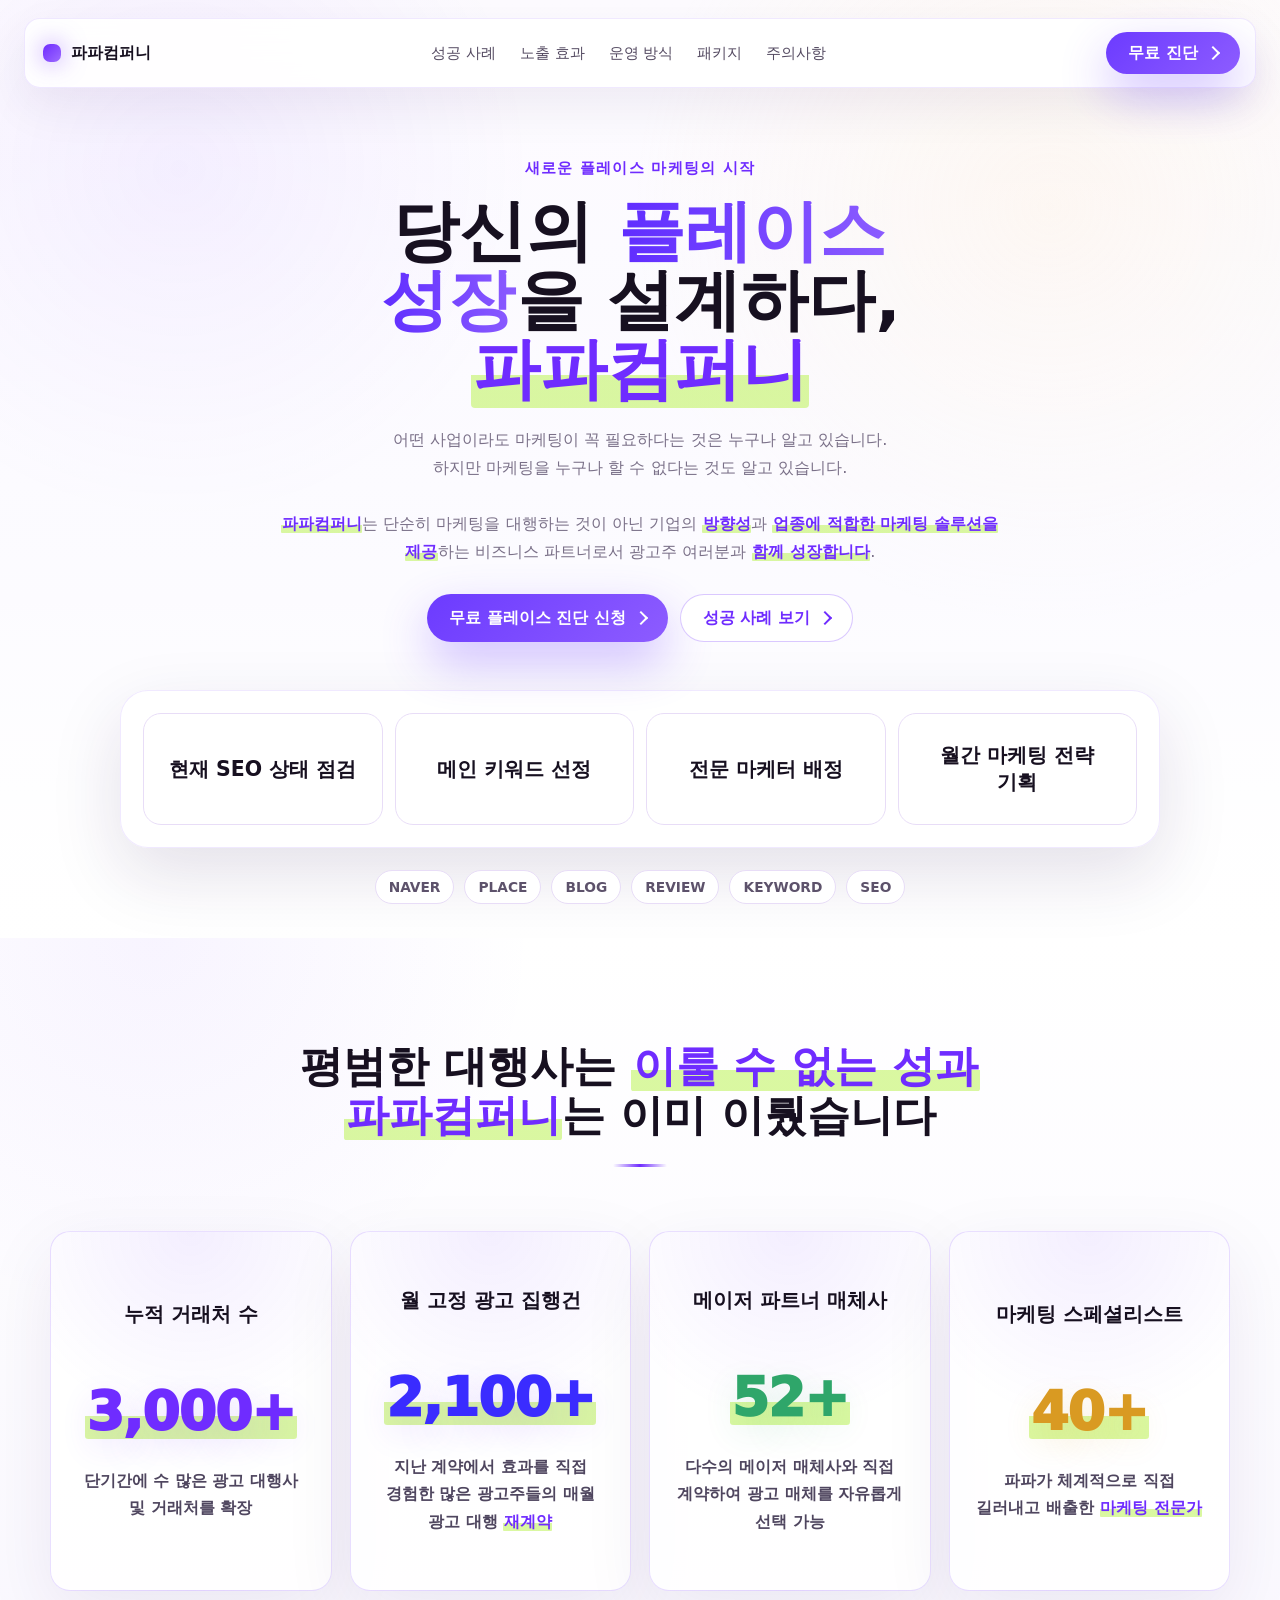
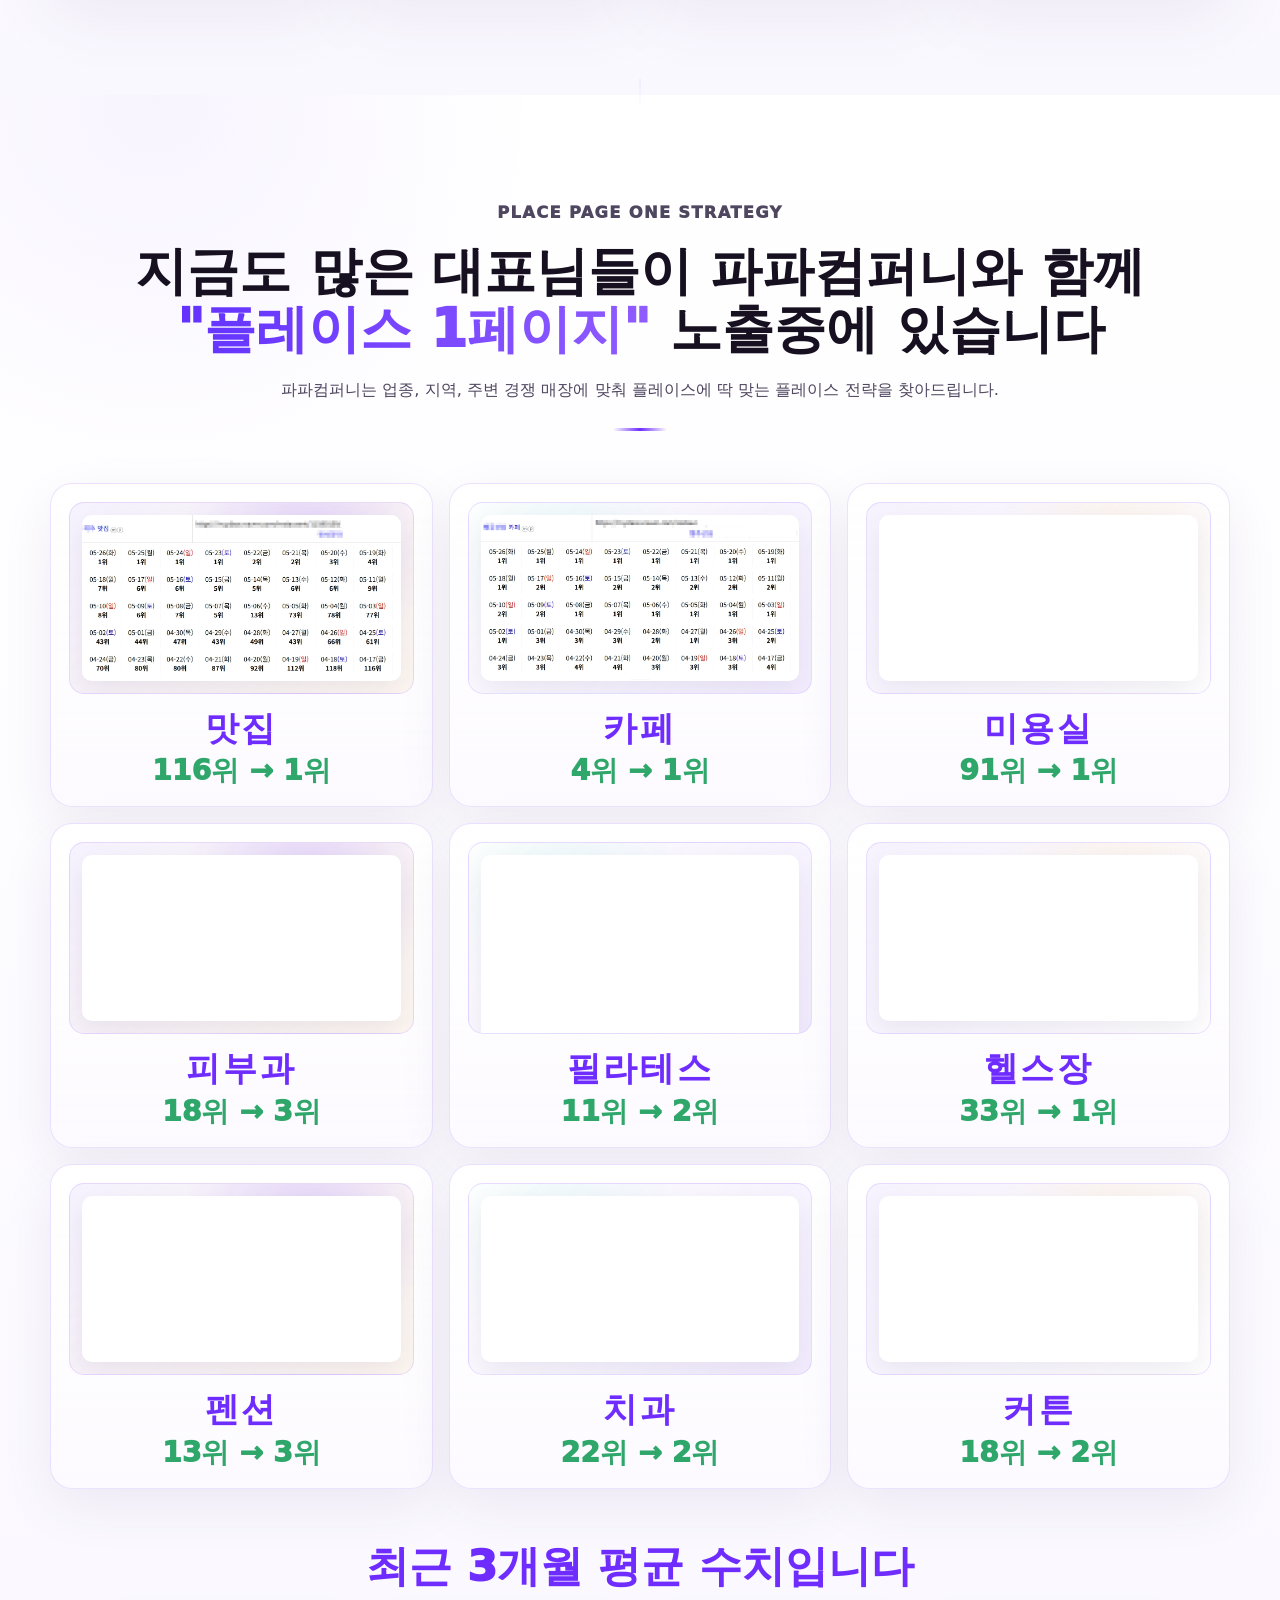
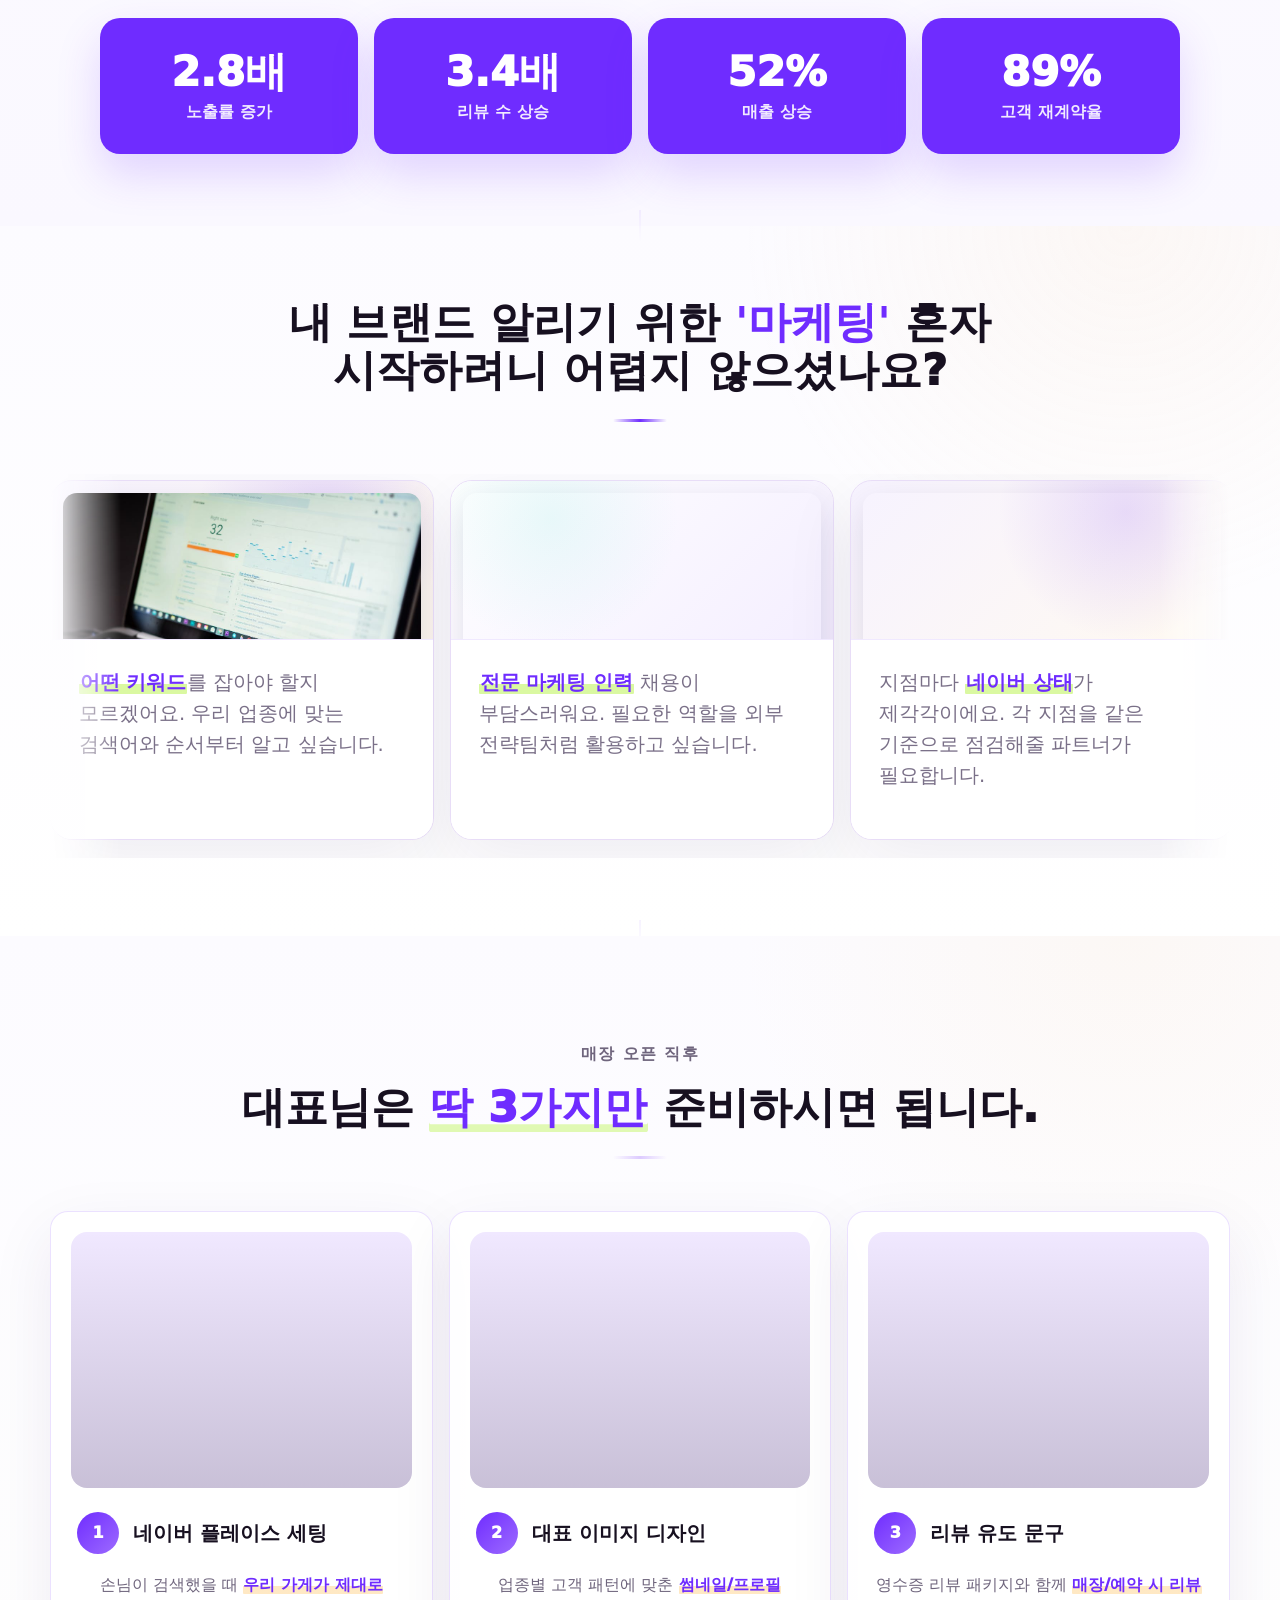
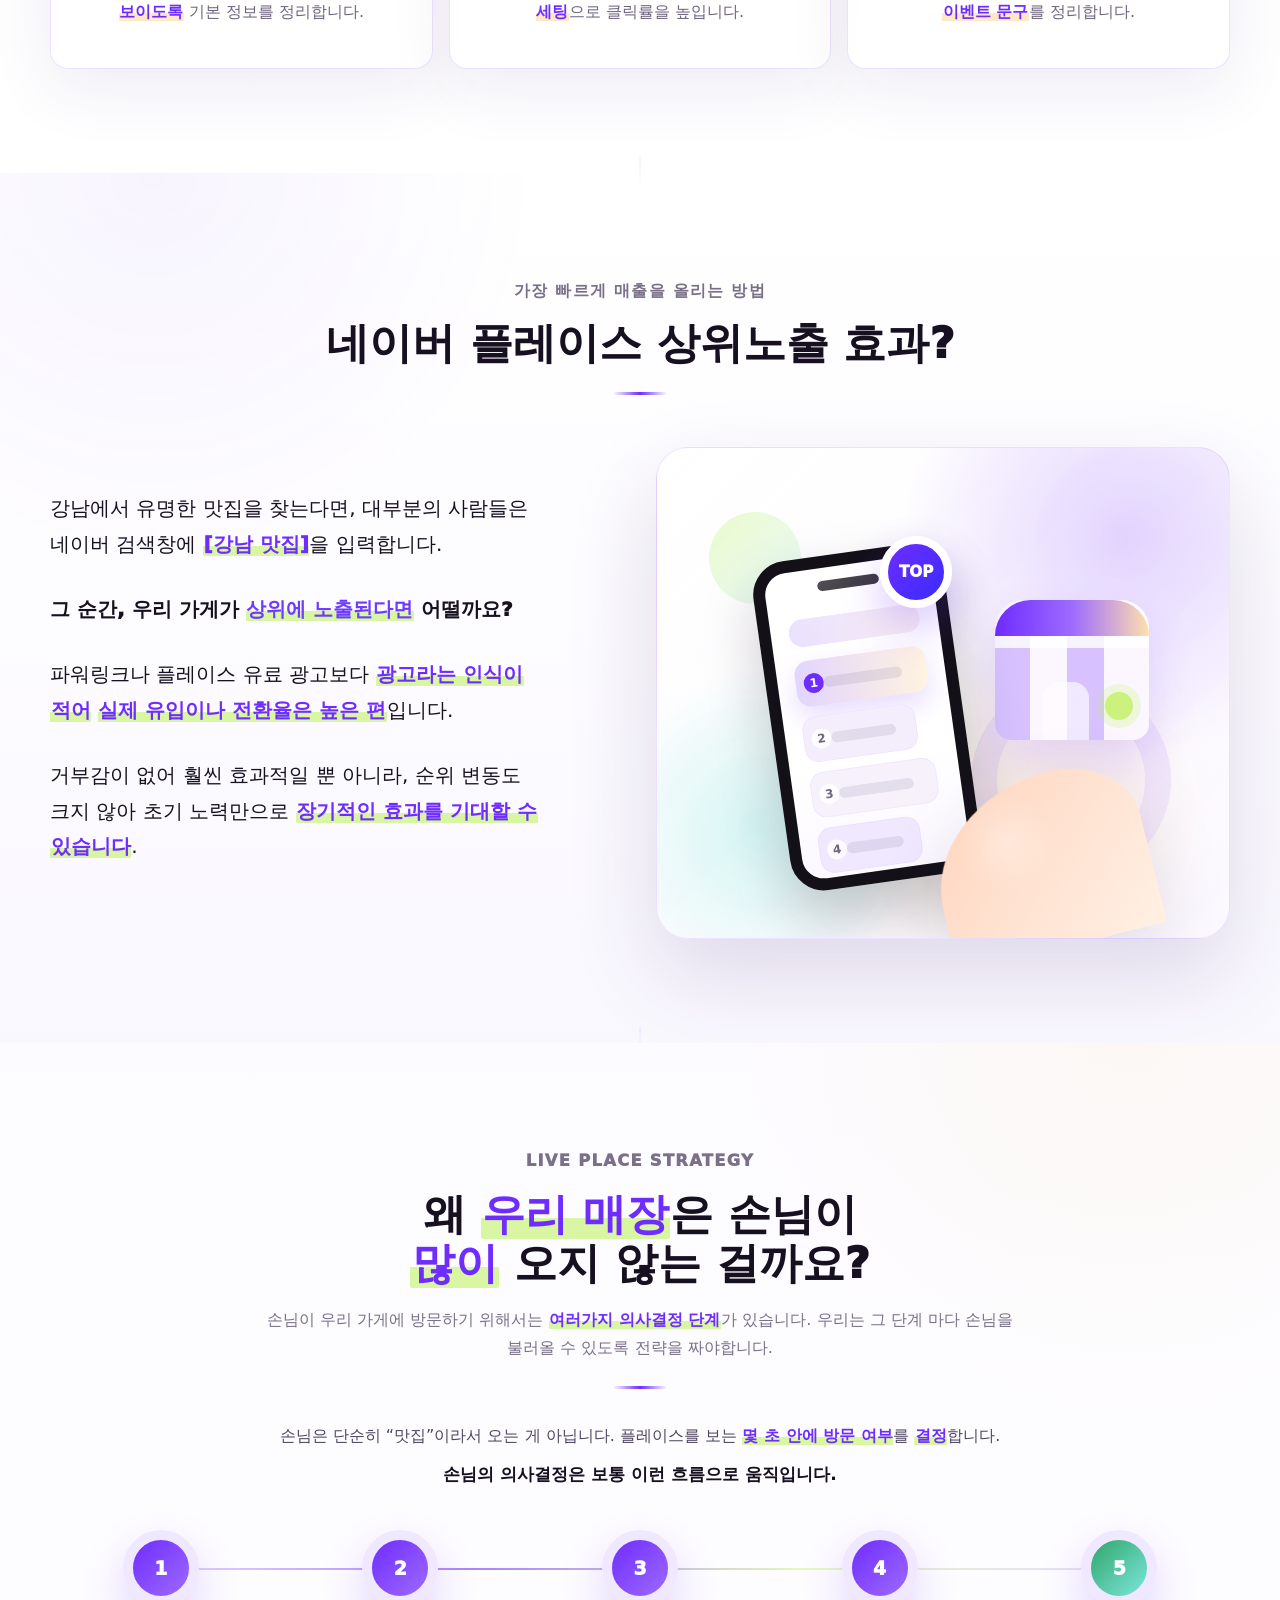
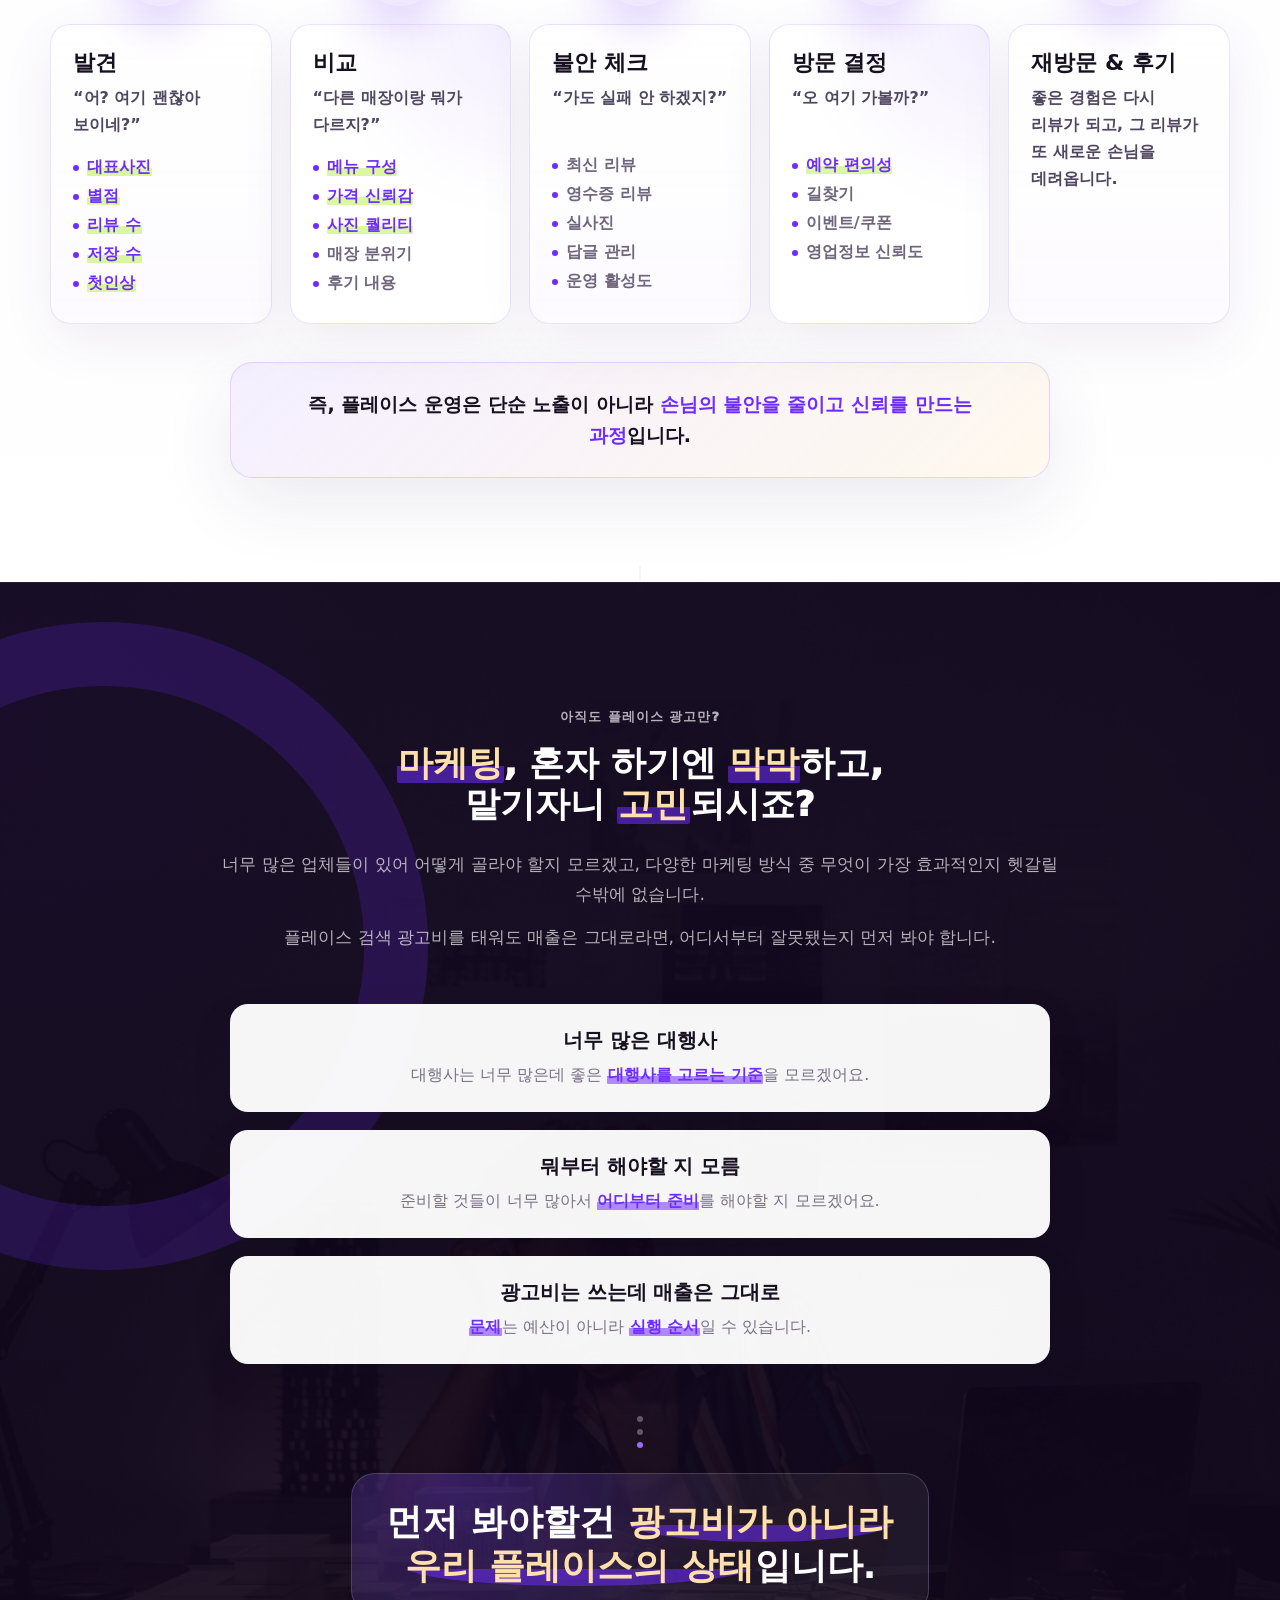
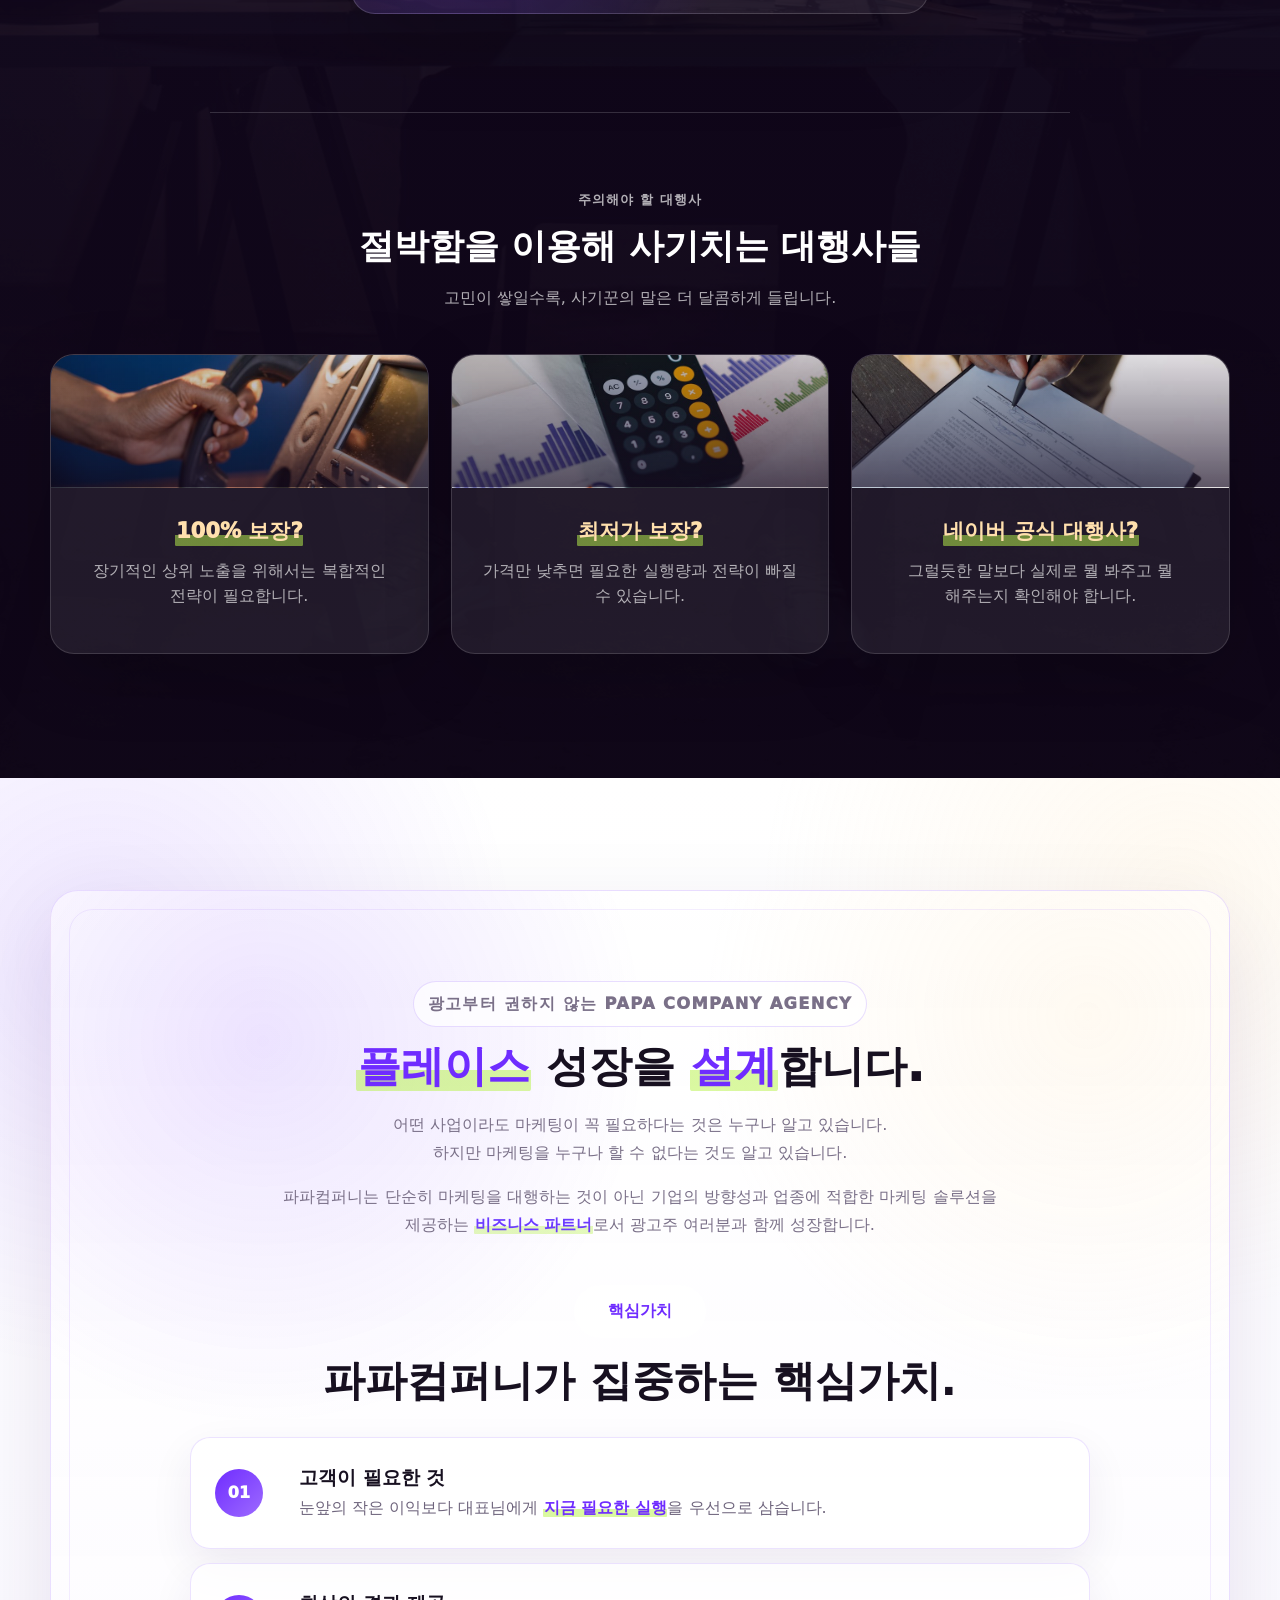
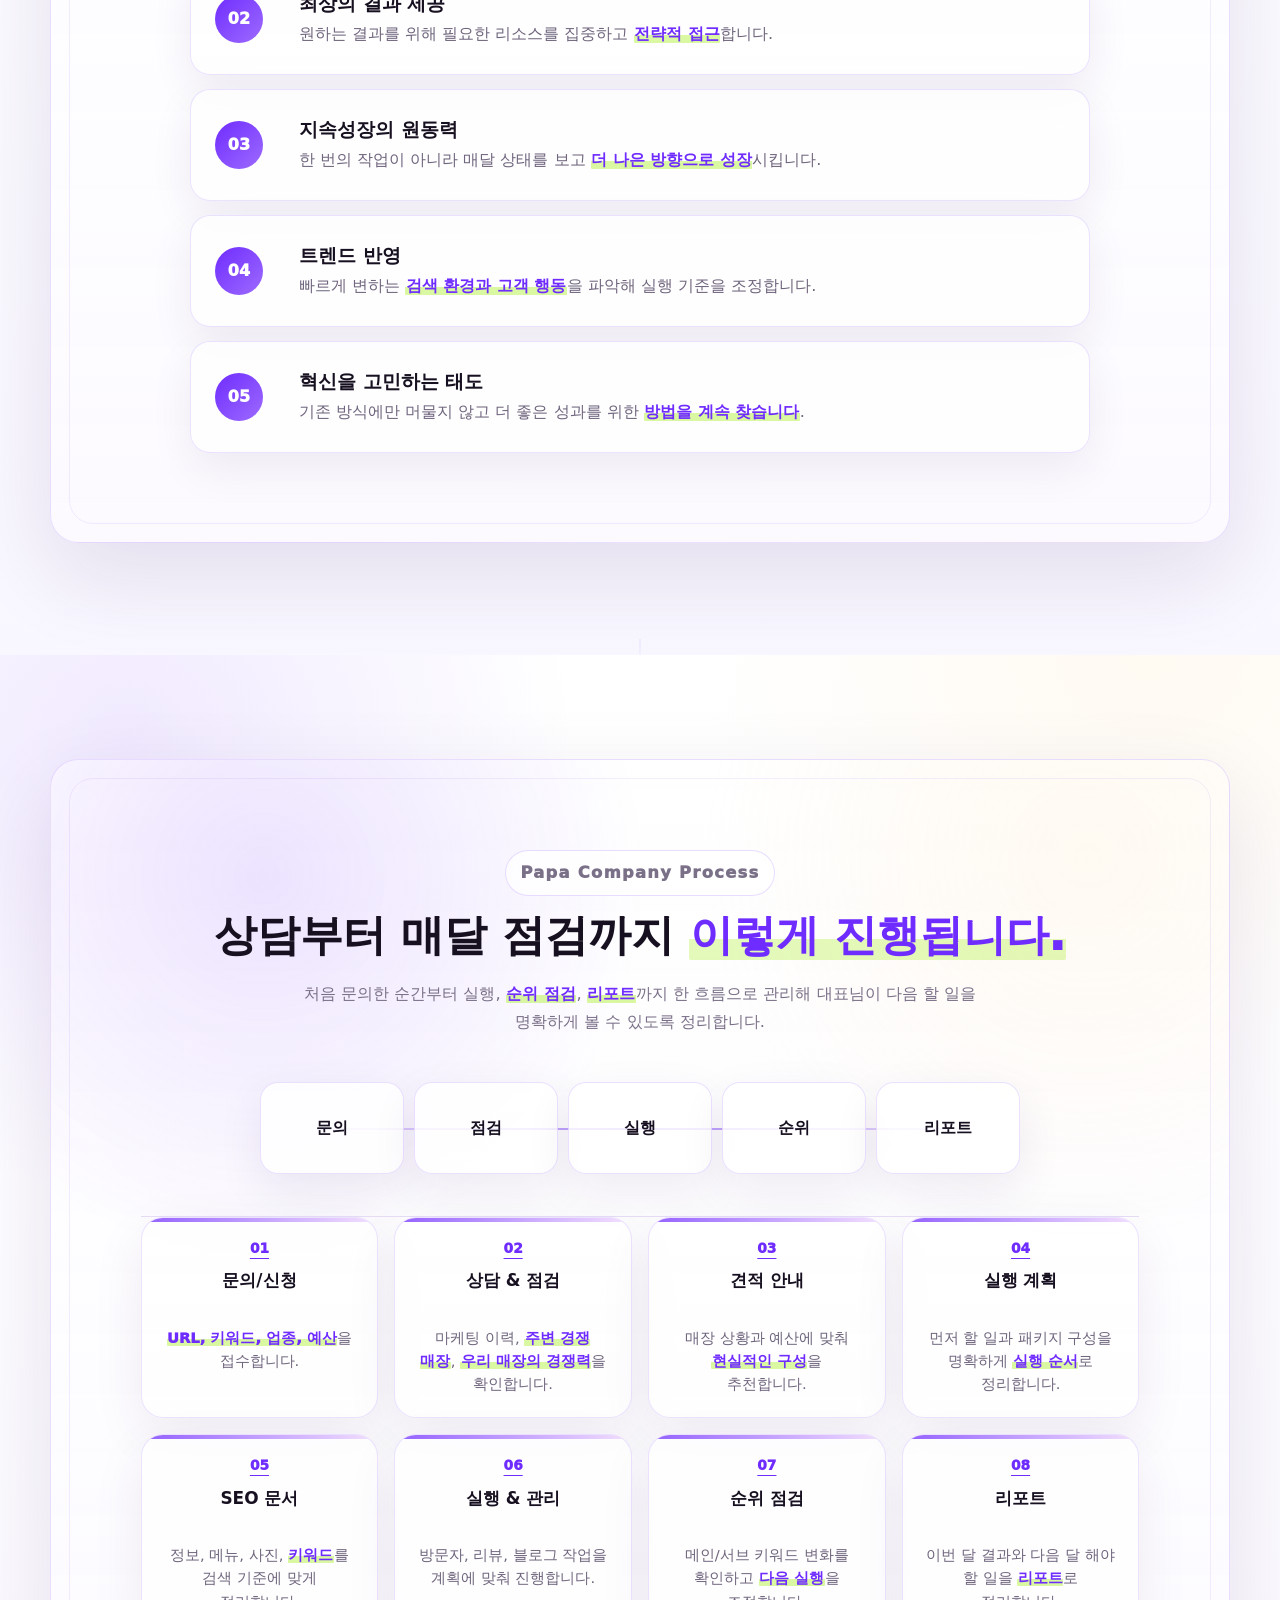
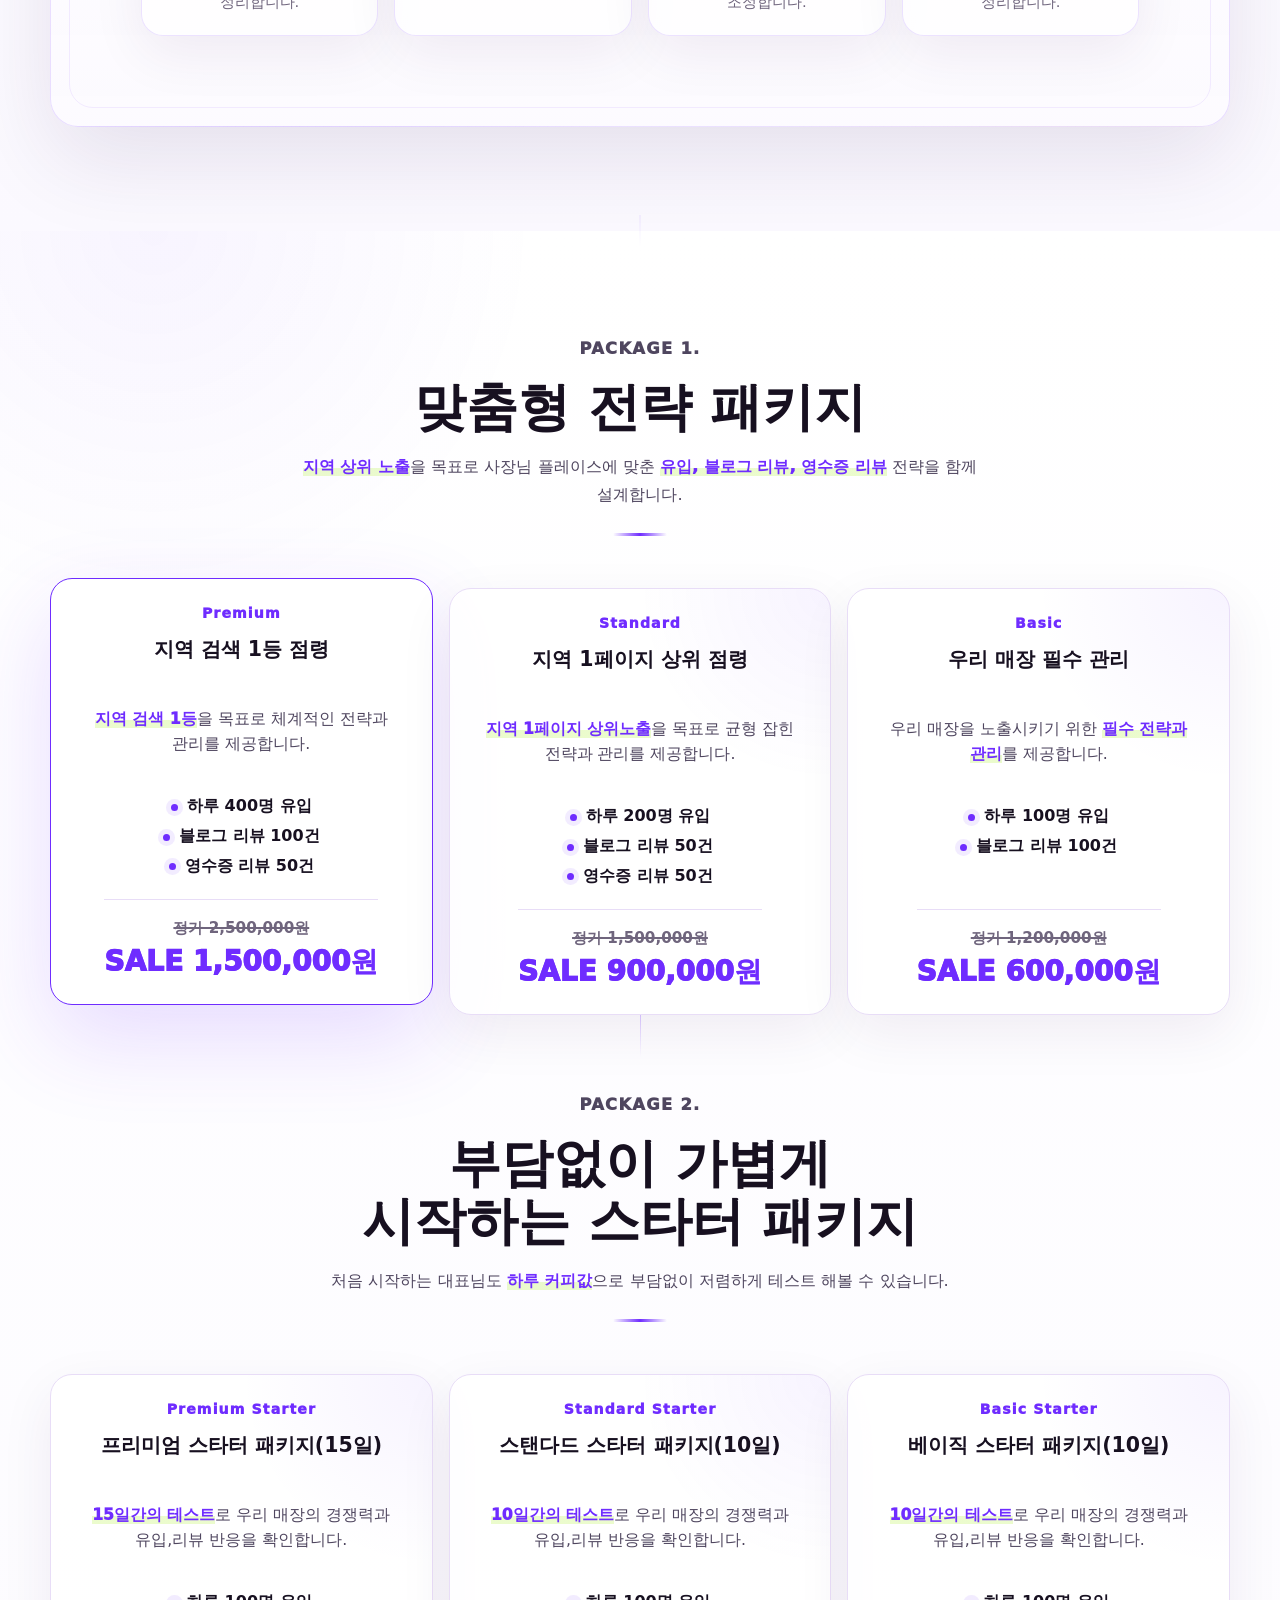
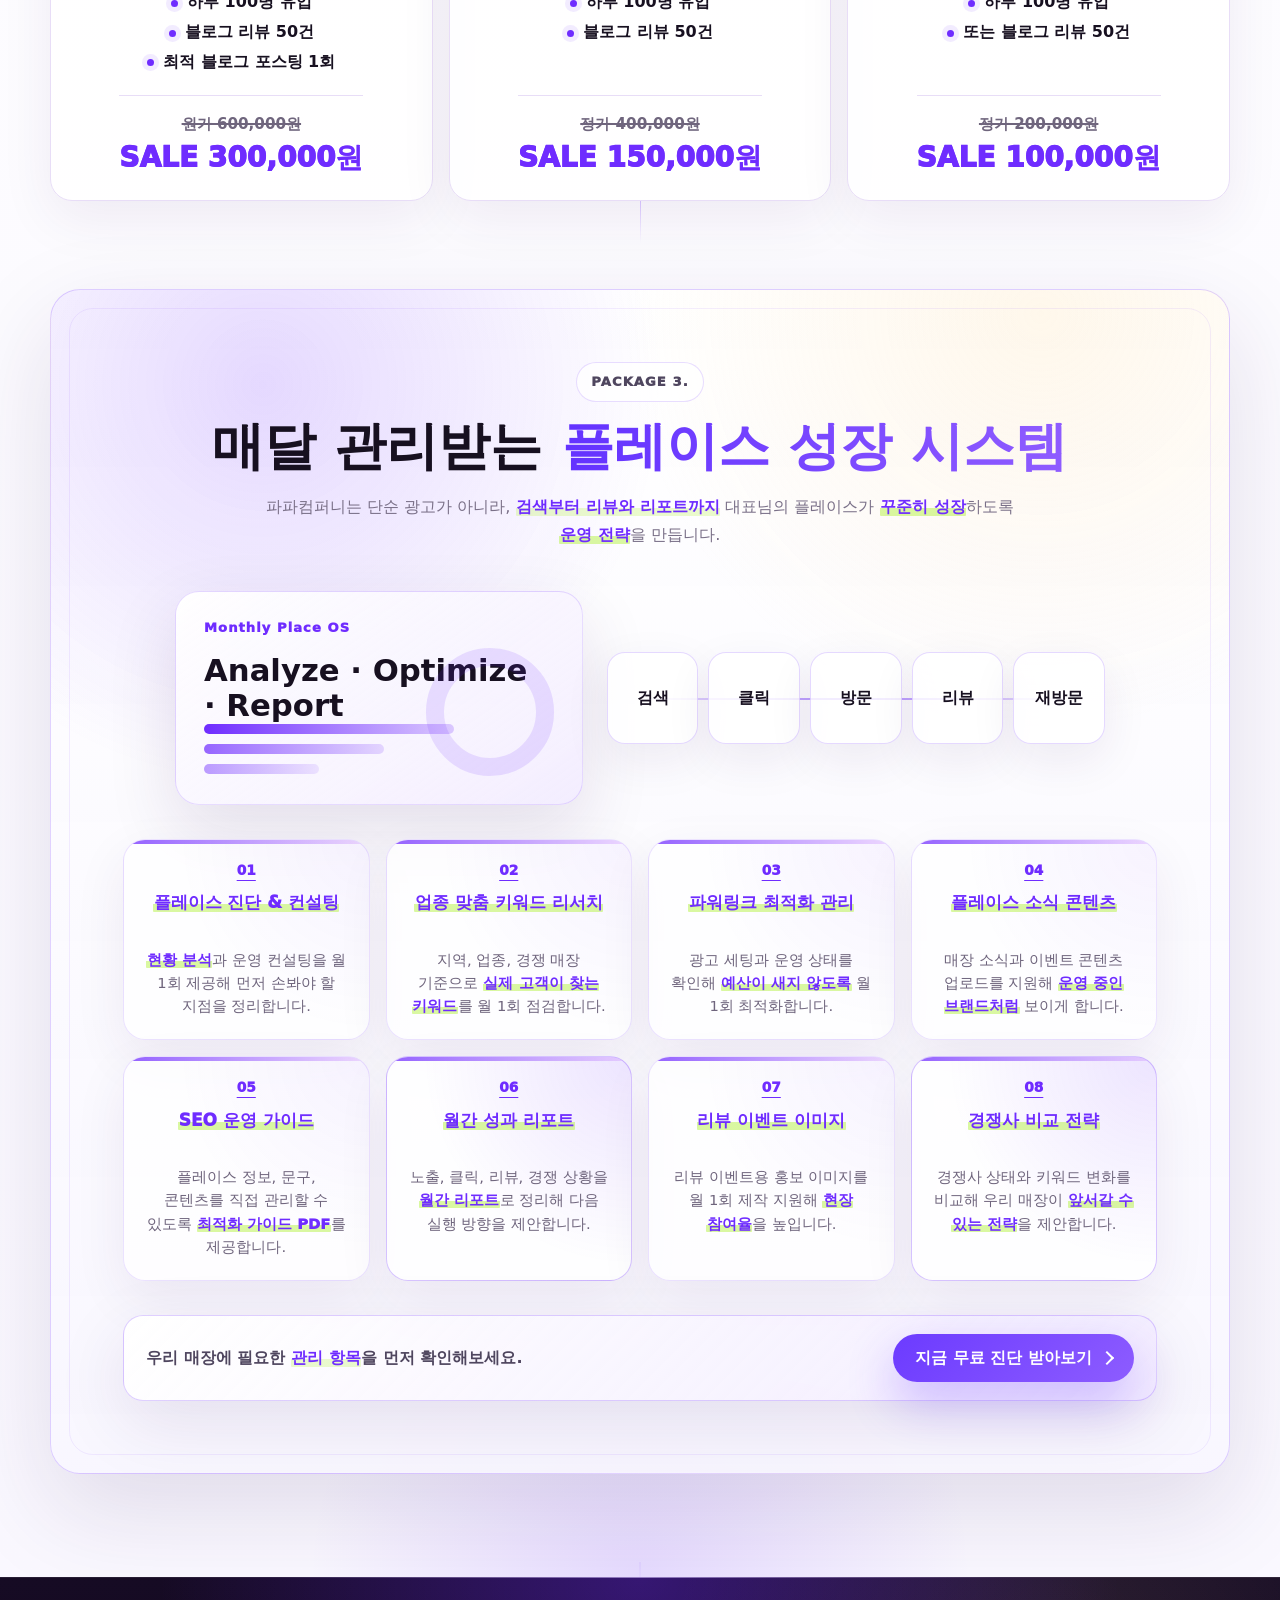
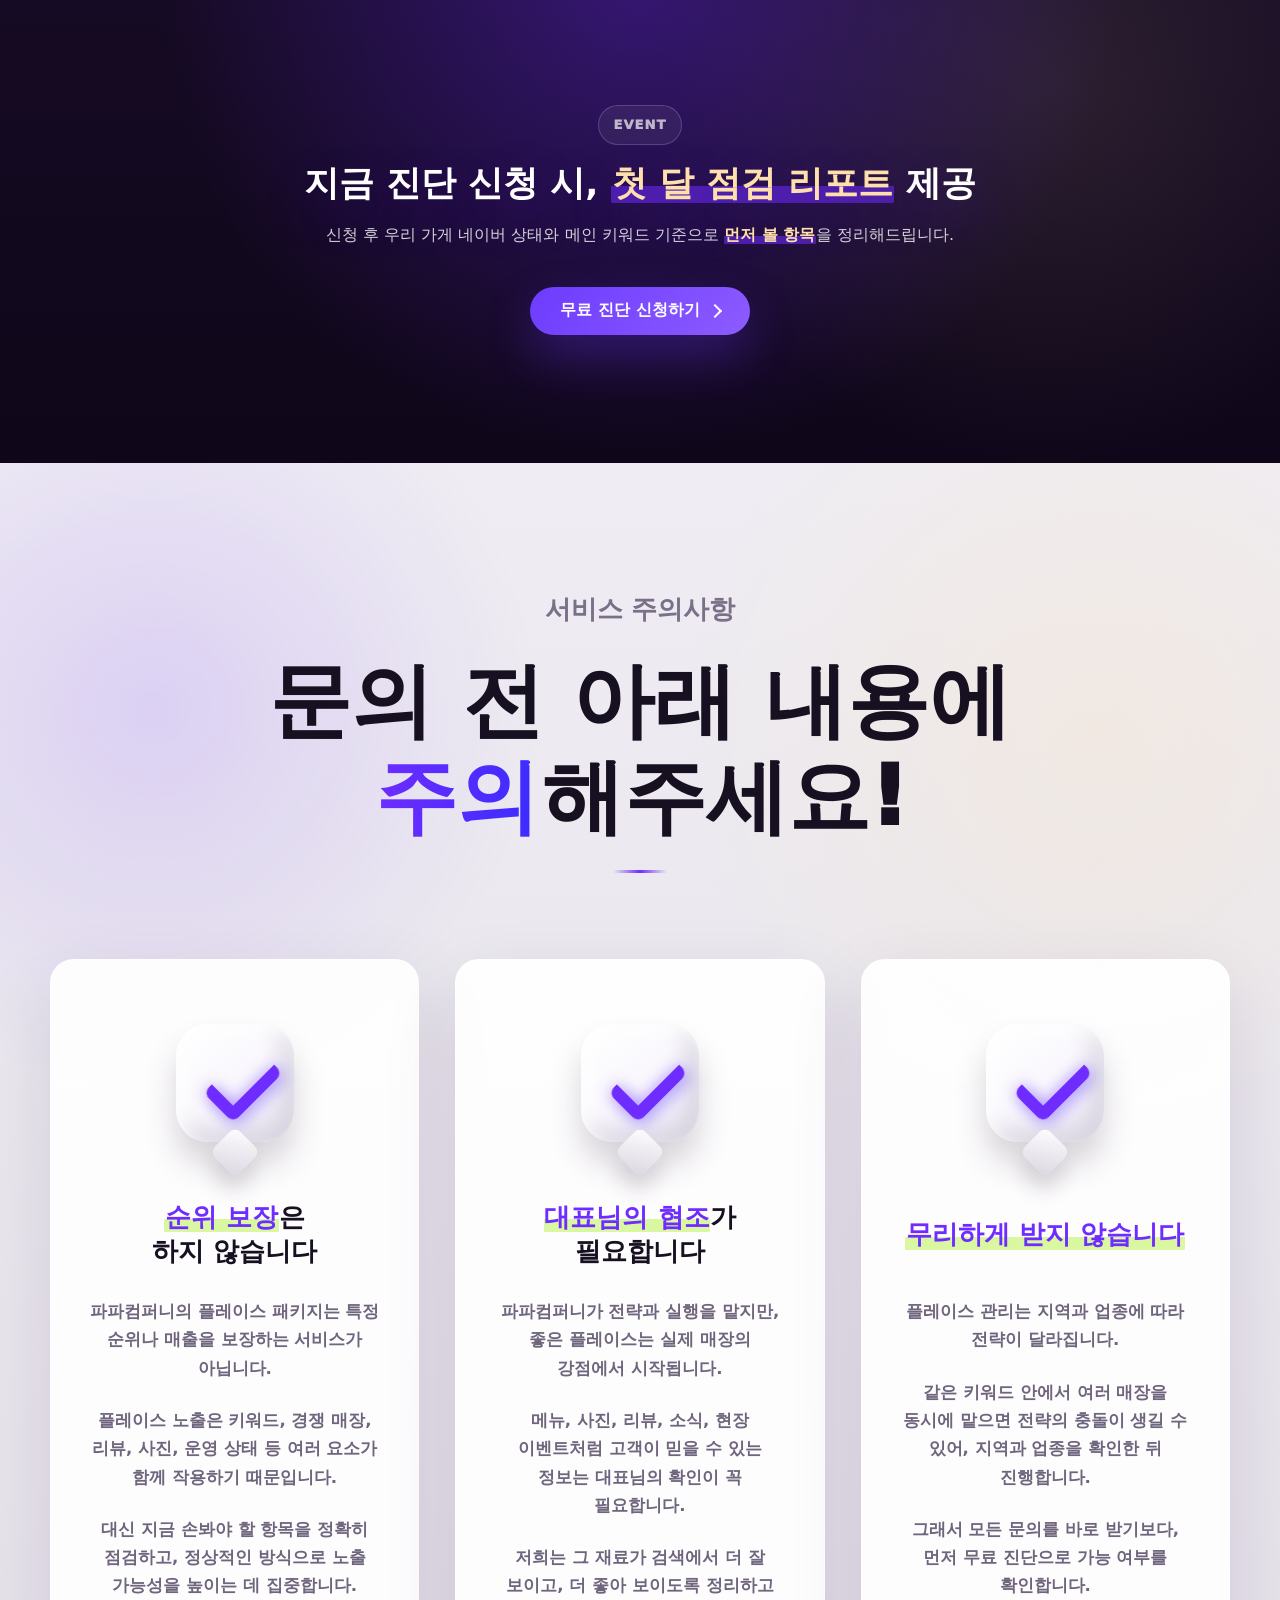
==== commit c8db0540: "Fix v2 notice card title wrapping" ====
--- a/index-v2.html
+++ b/index-v2.html
@@ -621,7 +621,7 @@
           <div class="notice-grid">
             <article>
               <span class="notice-icon" aria-hidden="true"></span>
-              <h3><span class="keyword-accent">순위 보장</span>은 하지 않습니다</h3>
+              <h3><span class="notice-title-line"><span class="keyword-accent">순위 보장</span>은</span><span class="notice-title-line">하지 않습니다</span></h3>
               <div class="notice-copy">
                 <p>
                   파파컴퍼니의 플레이스 패키지는
@@ -639,7 +639,7 @@
             </article>
             <article>
               <span class="notice-icon" aria-hidden="true"></span>
-              <h3><span class="keyword-accent">대표님의 협조</span>가 필요합니다</h3>
+              <h3><span class="notice-title-line"><span class="keyword-accent">대표님의 협조</span>가</span><span class="notice-title-line">필요합니다</span></h3>
               <div class="notice-copy">
                 <p>
                   파파컴퍼니가 전략과 실행을 맡지만,
--- a/styles-v2.css
+++ b/styles-v2.css
@@ -3478,8 +3478,10 @@
 .notice-showcase .notice-grid h3 {
   min-height: auto;
   display: flex;
+  flex-direction: column;
   align-items: center;
   justify-content: center;
+  gap: .08em;
   max-width: 360px;
   height: 100%;
   margin: 0 auto;
@@ -3487,7 +3489,12 @@
   font-size: clamp(1.6rem, 2.05vw, 2.08rem);
   font-weight: 950;
   line-height: 1.24;
-  white-space: nowrap;
+  text-align: center;
+  white-space: normal;
+}
+
+.notice-showcase .notice-grid h3 .notice-title-line {
+  display: block;
 }
 
 .notice-copy {
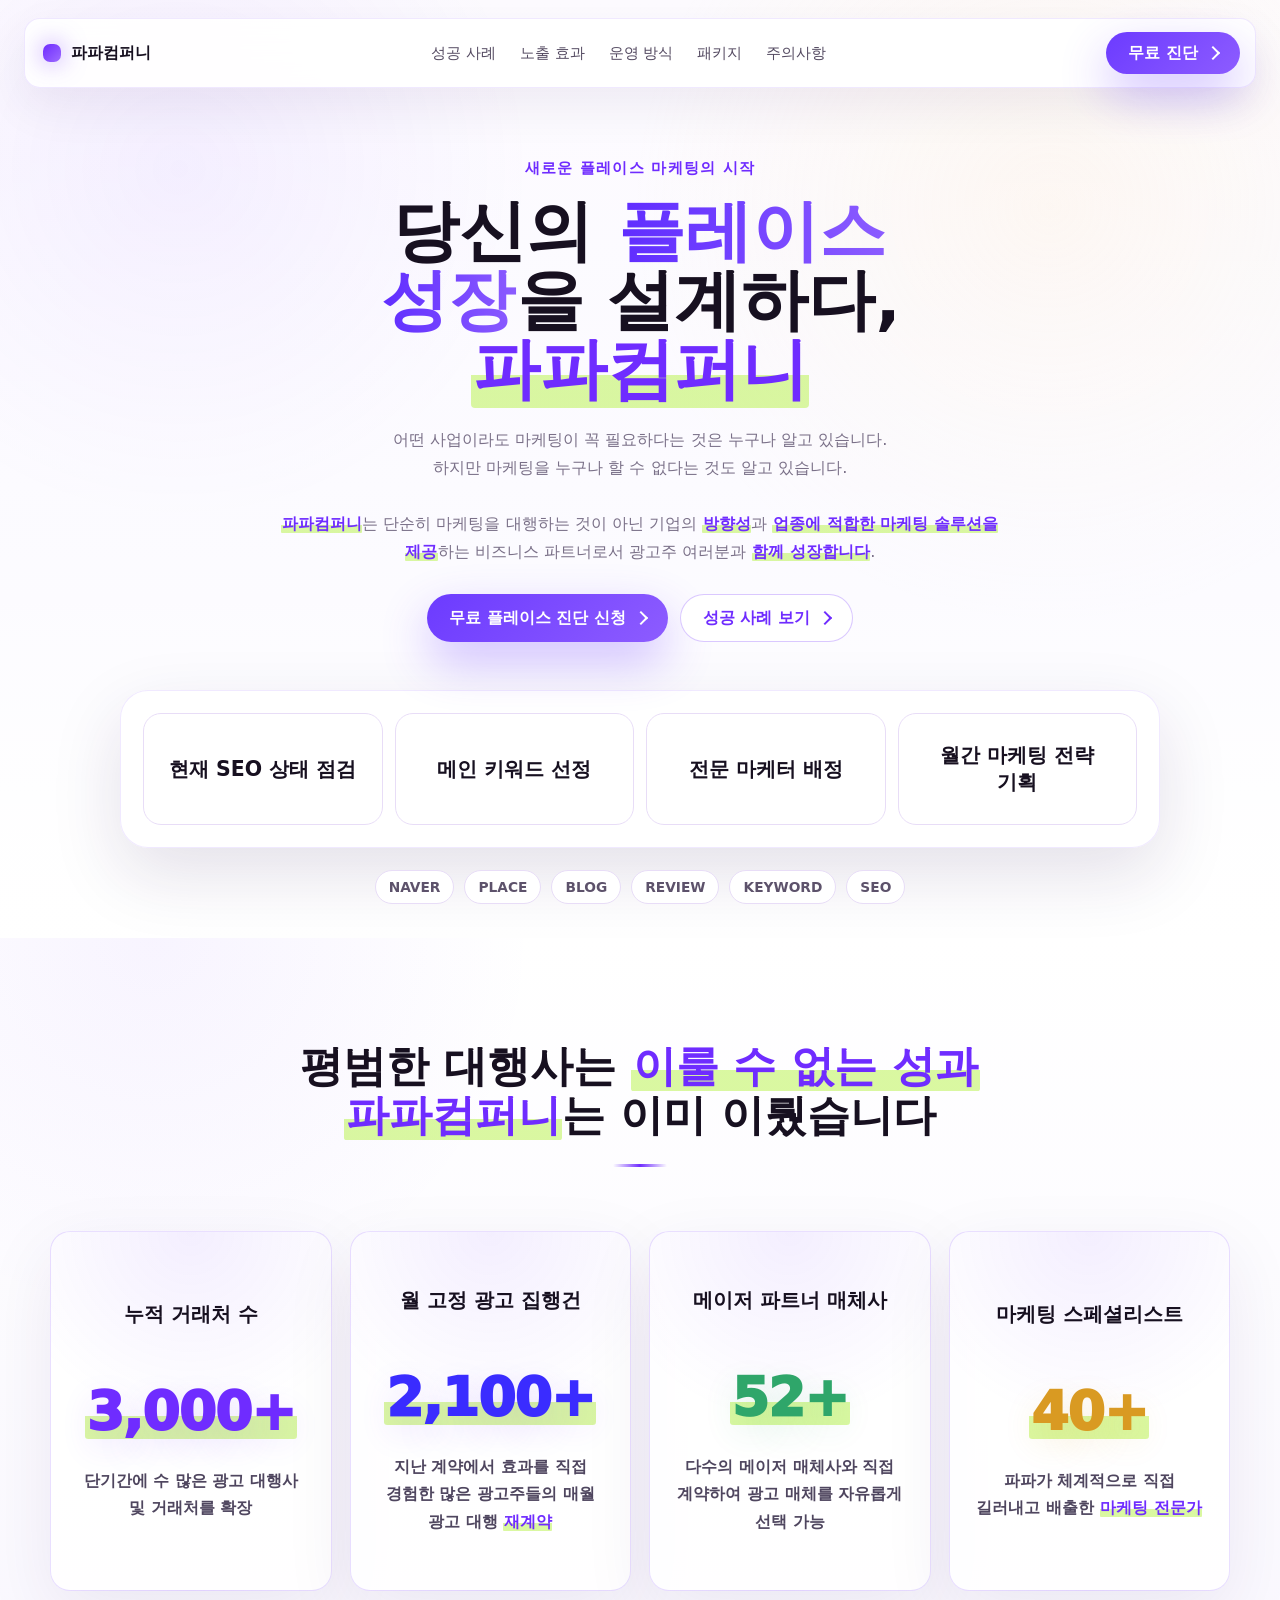
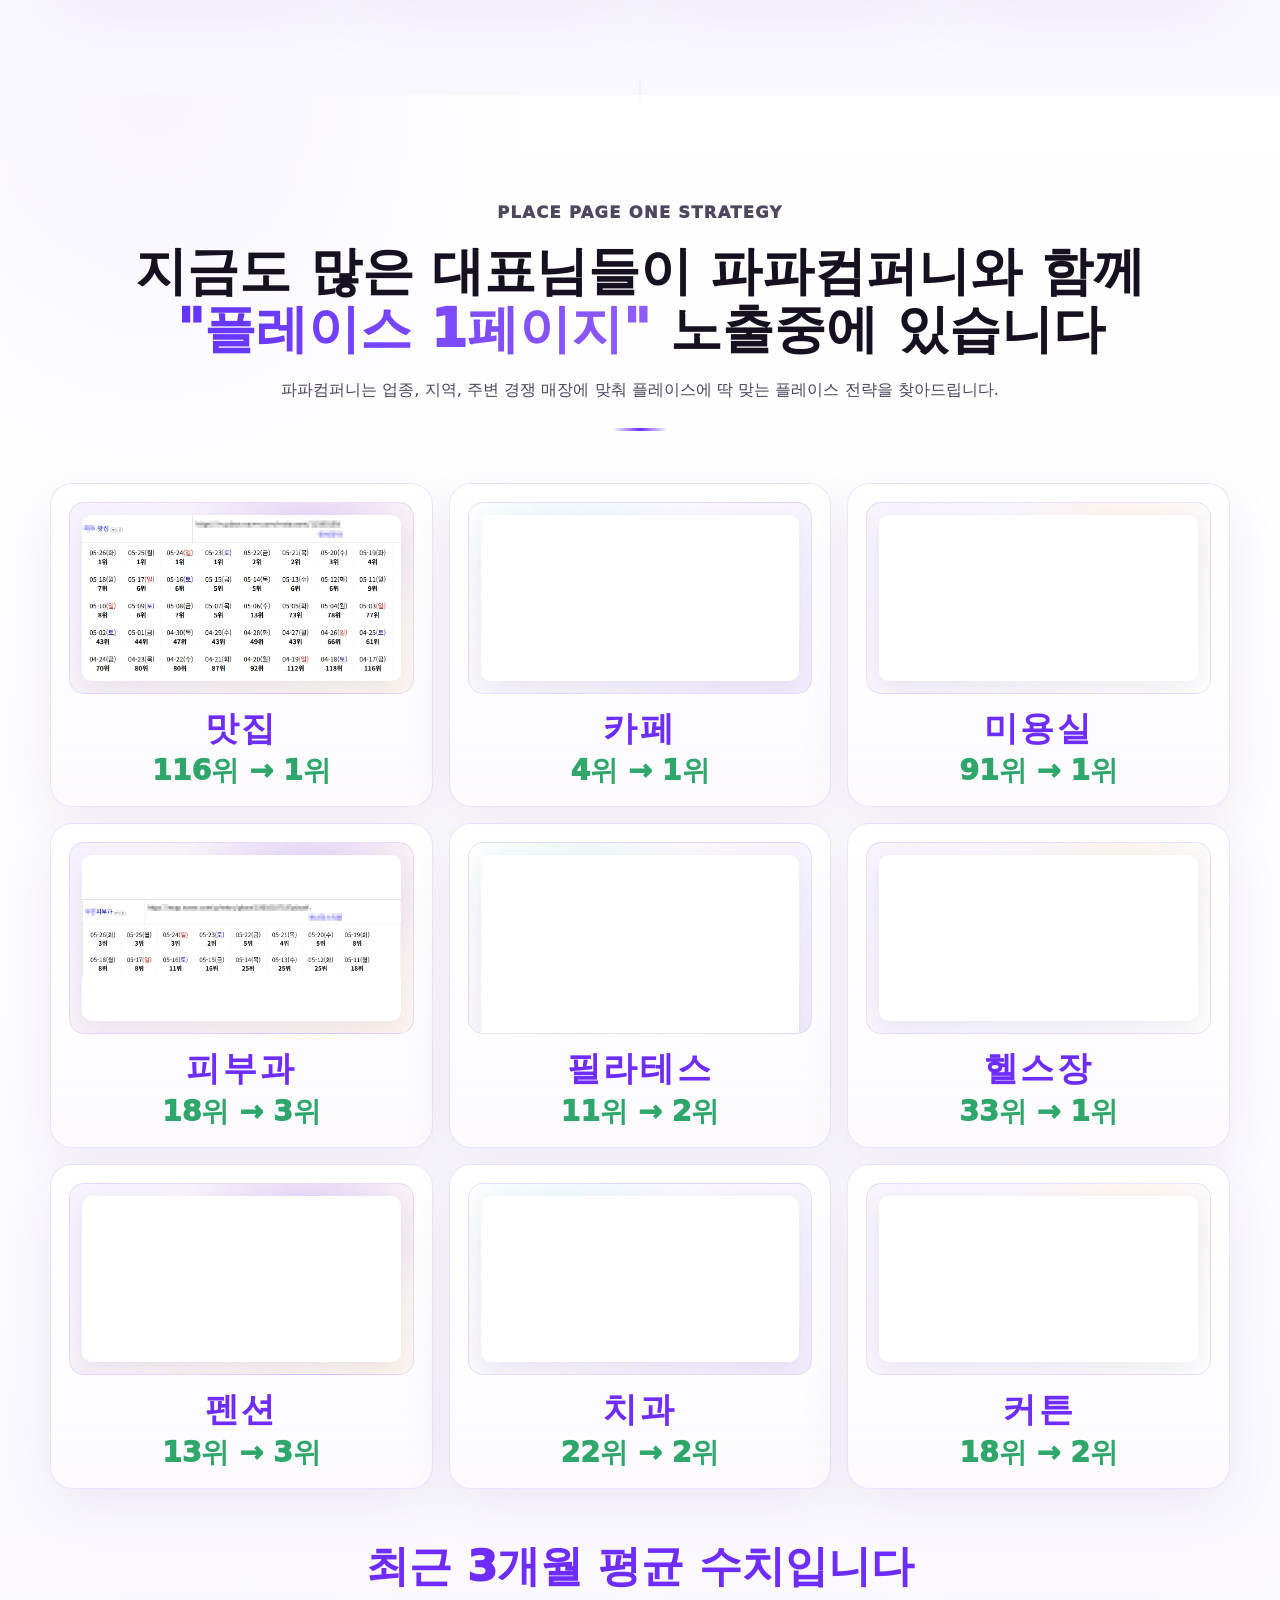
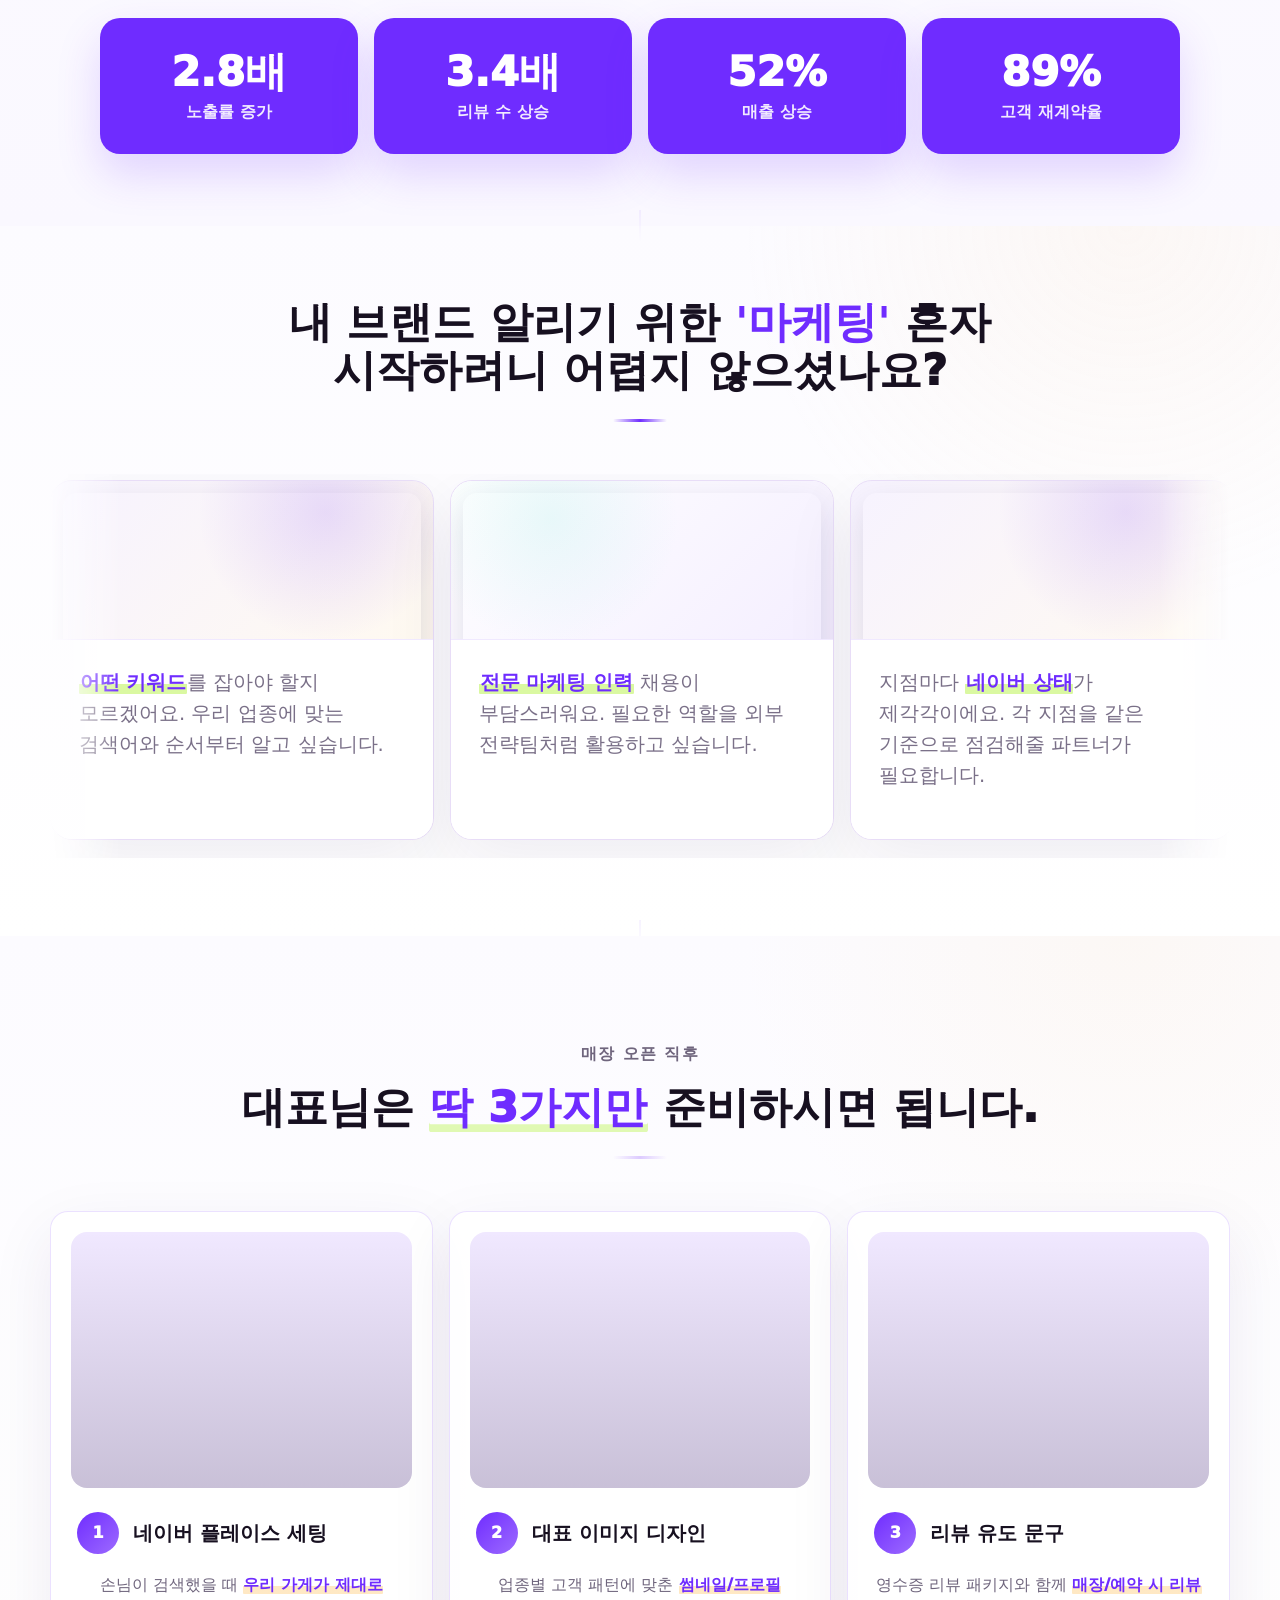
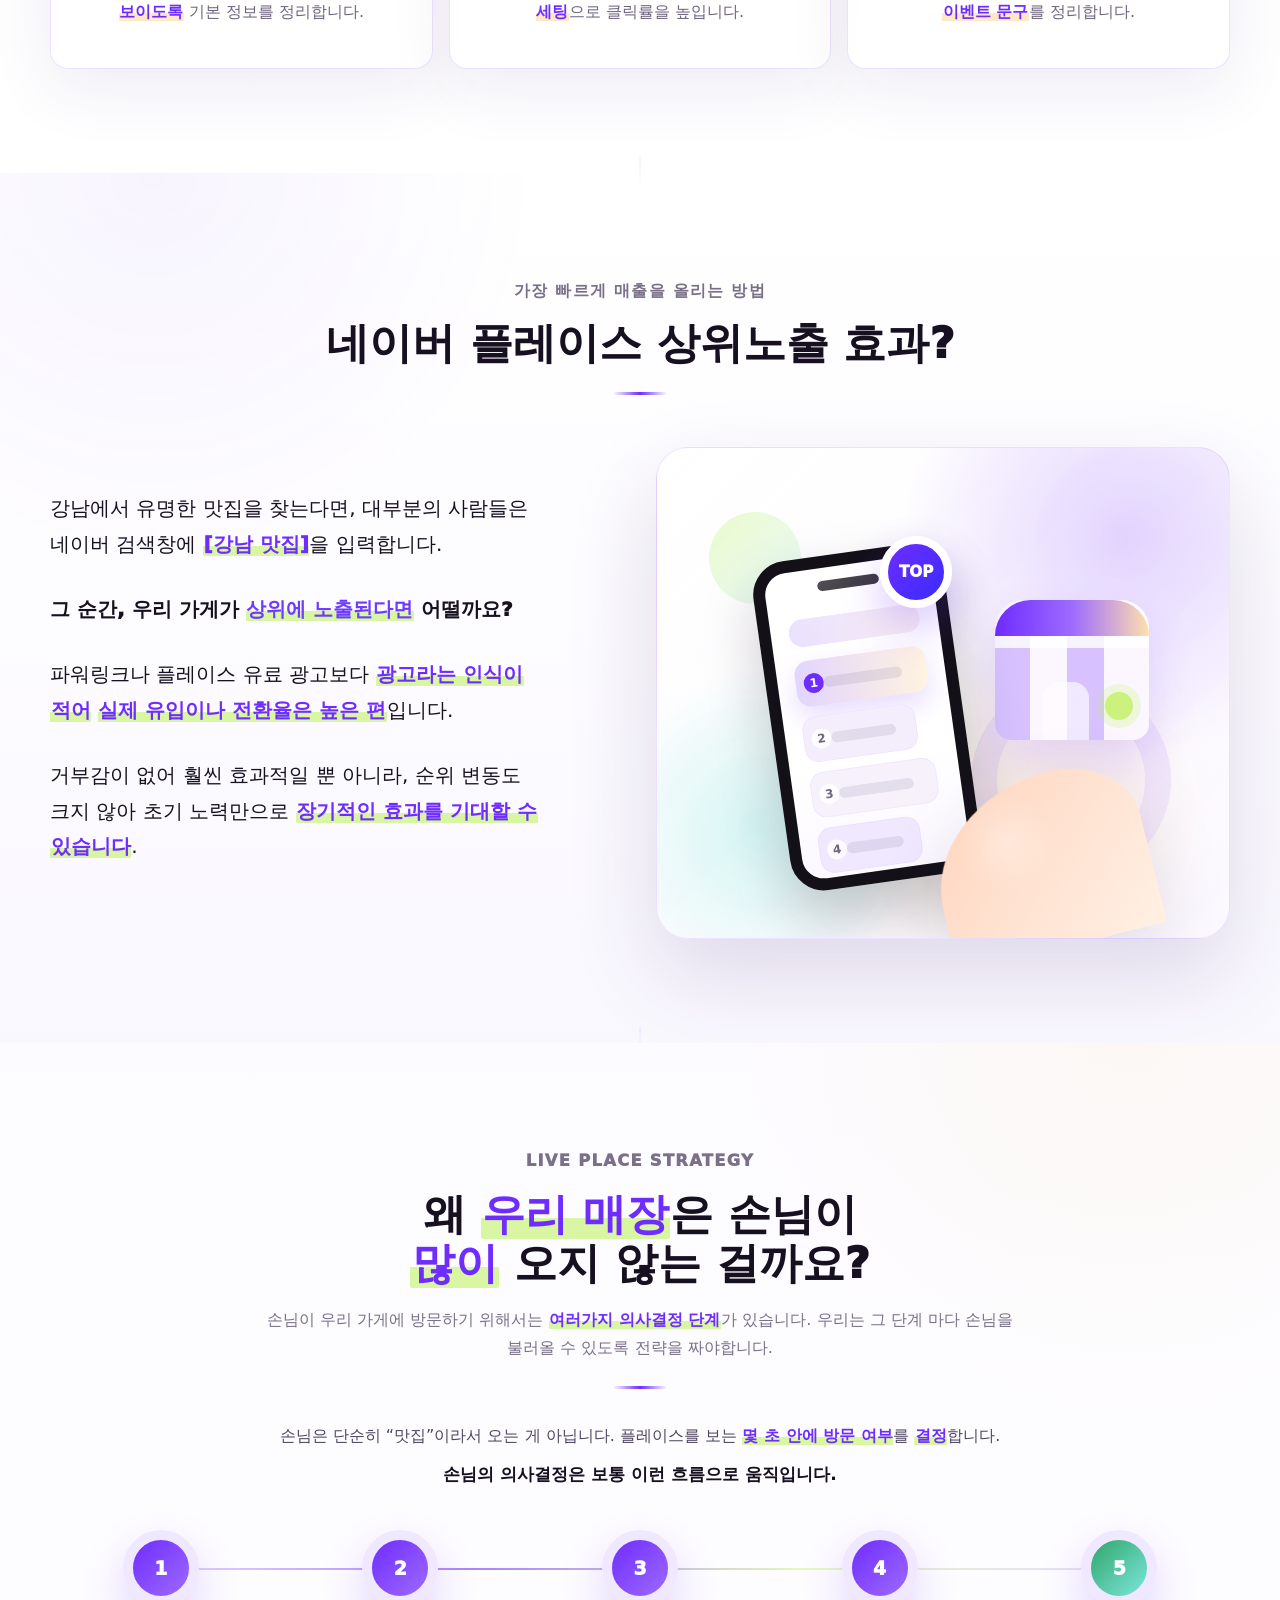
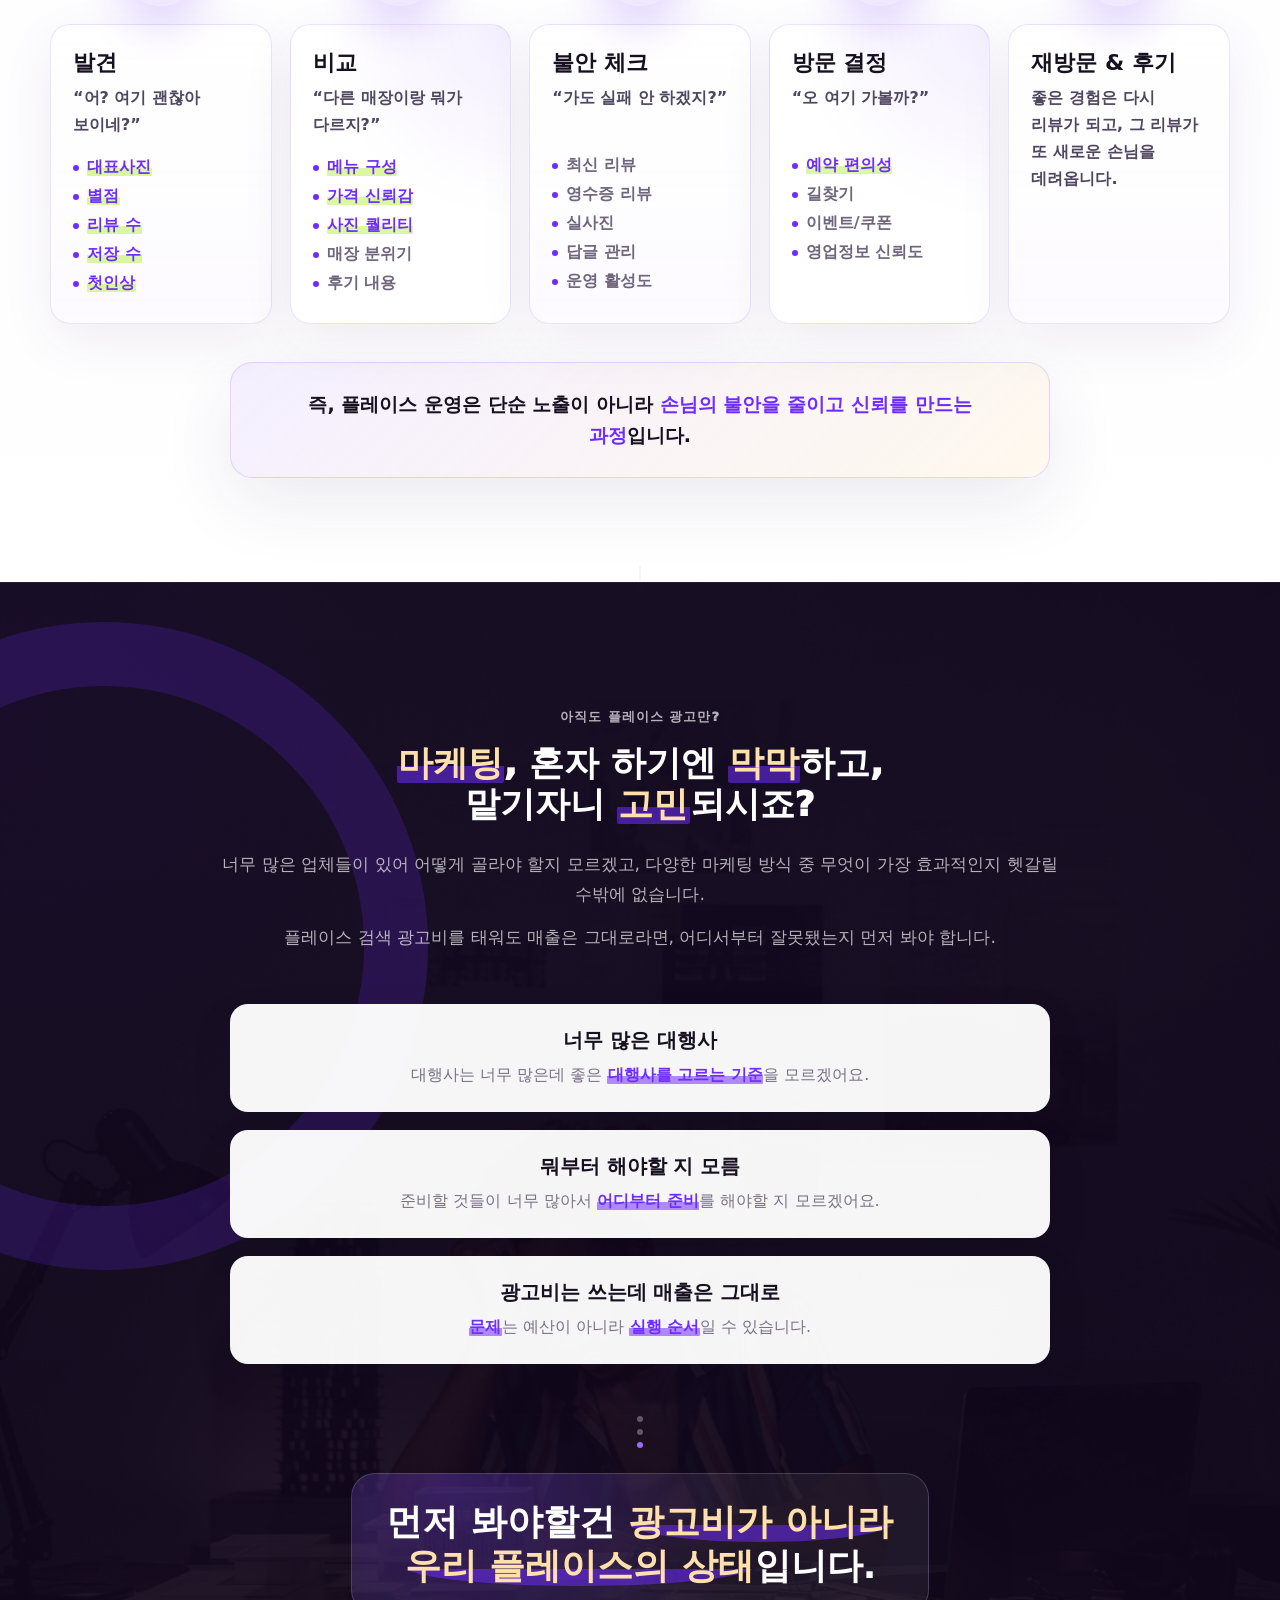
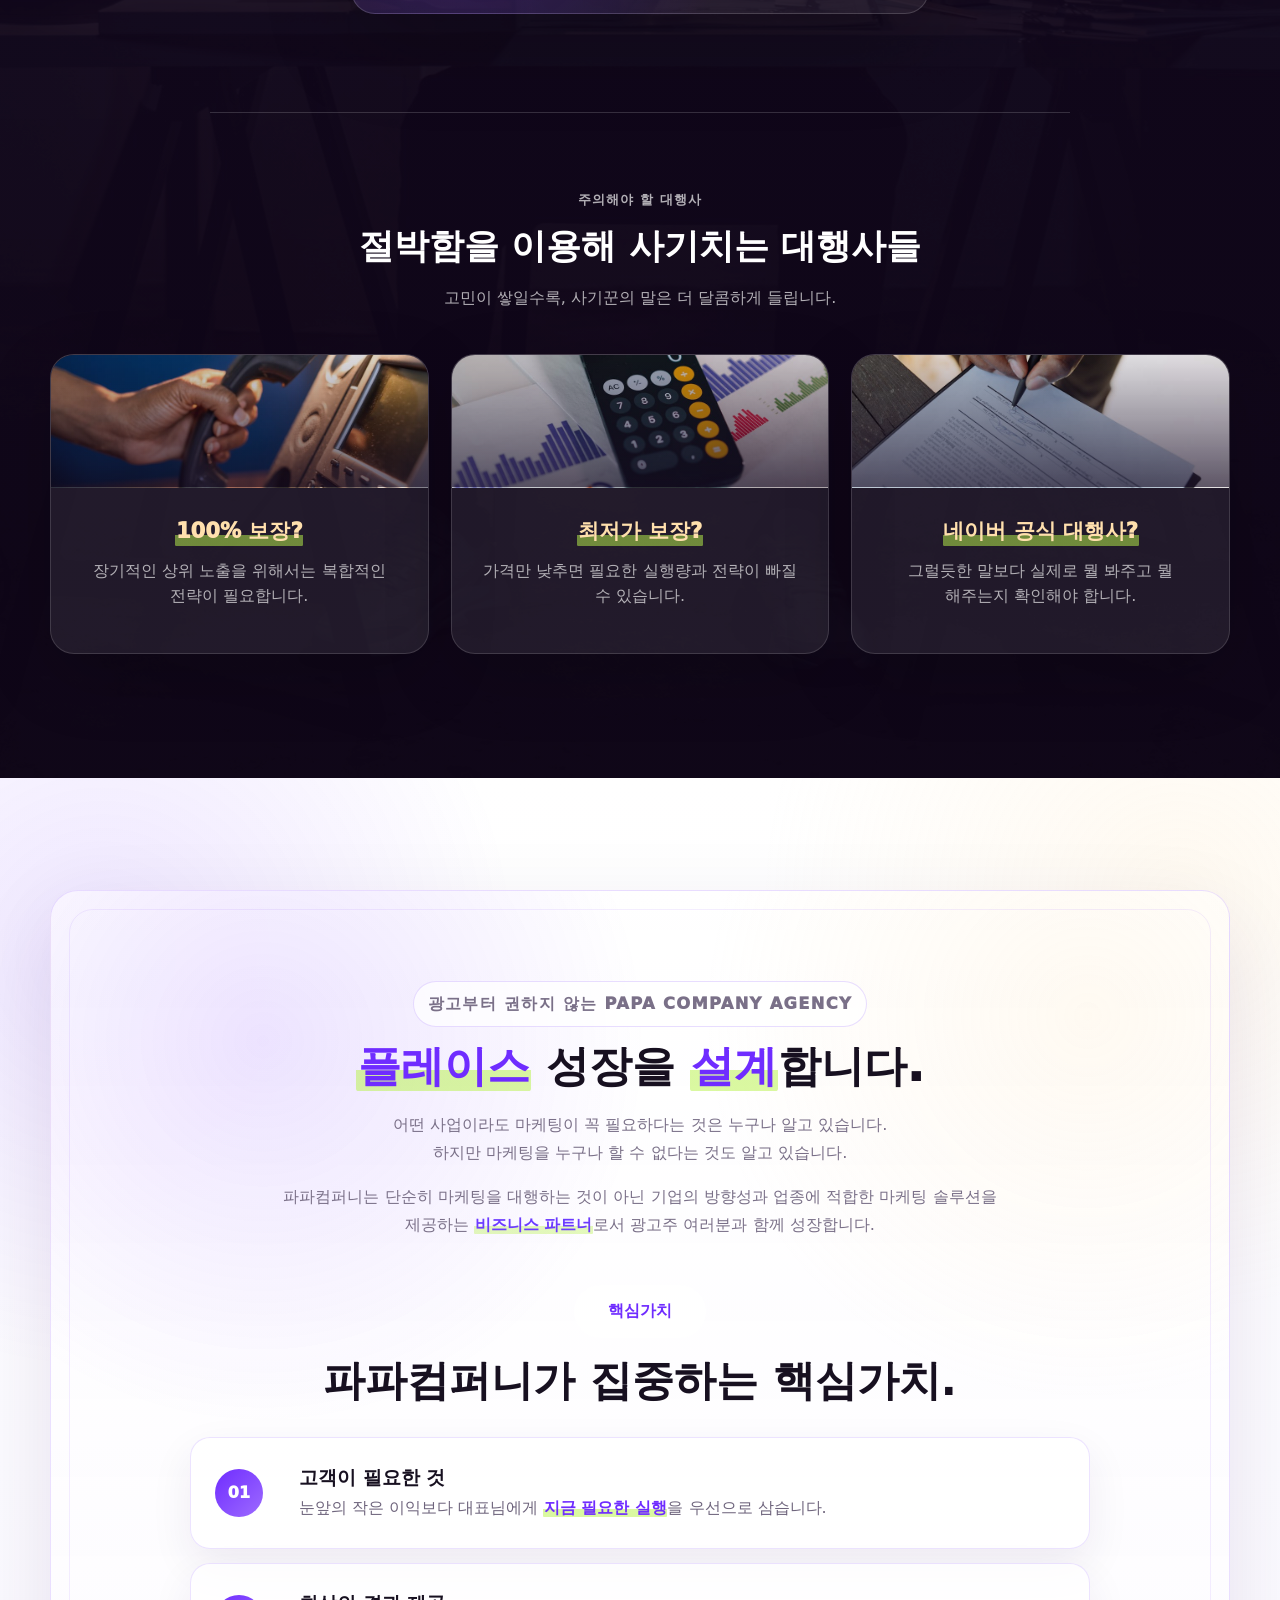
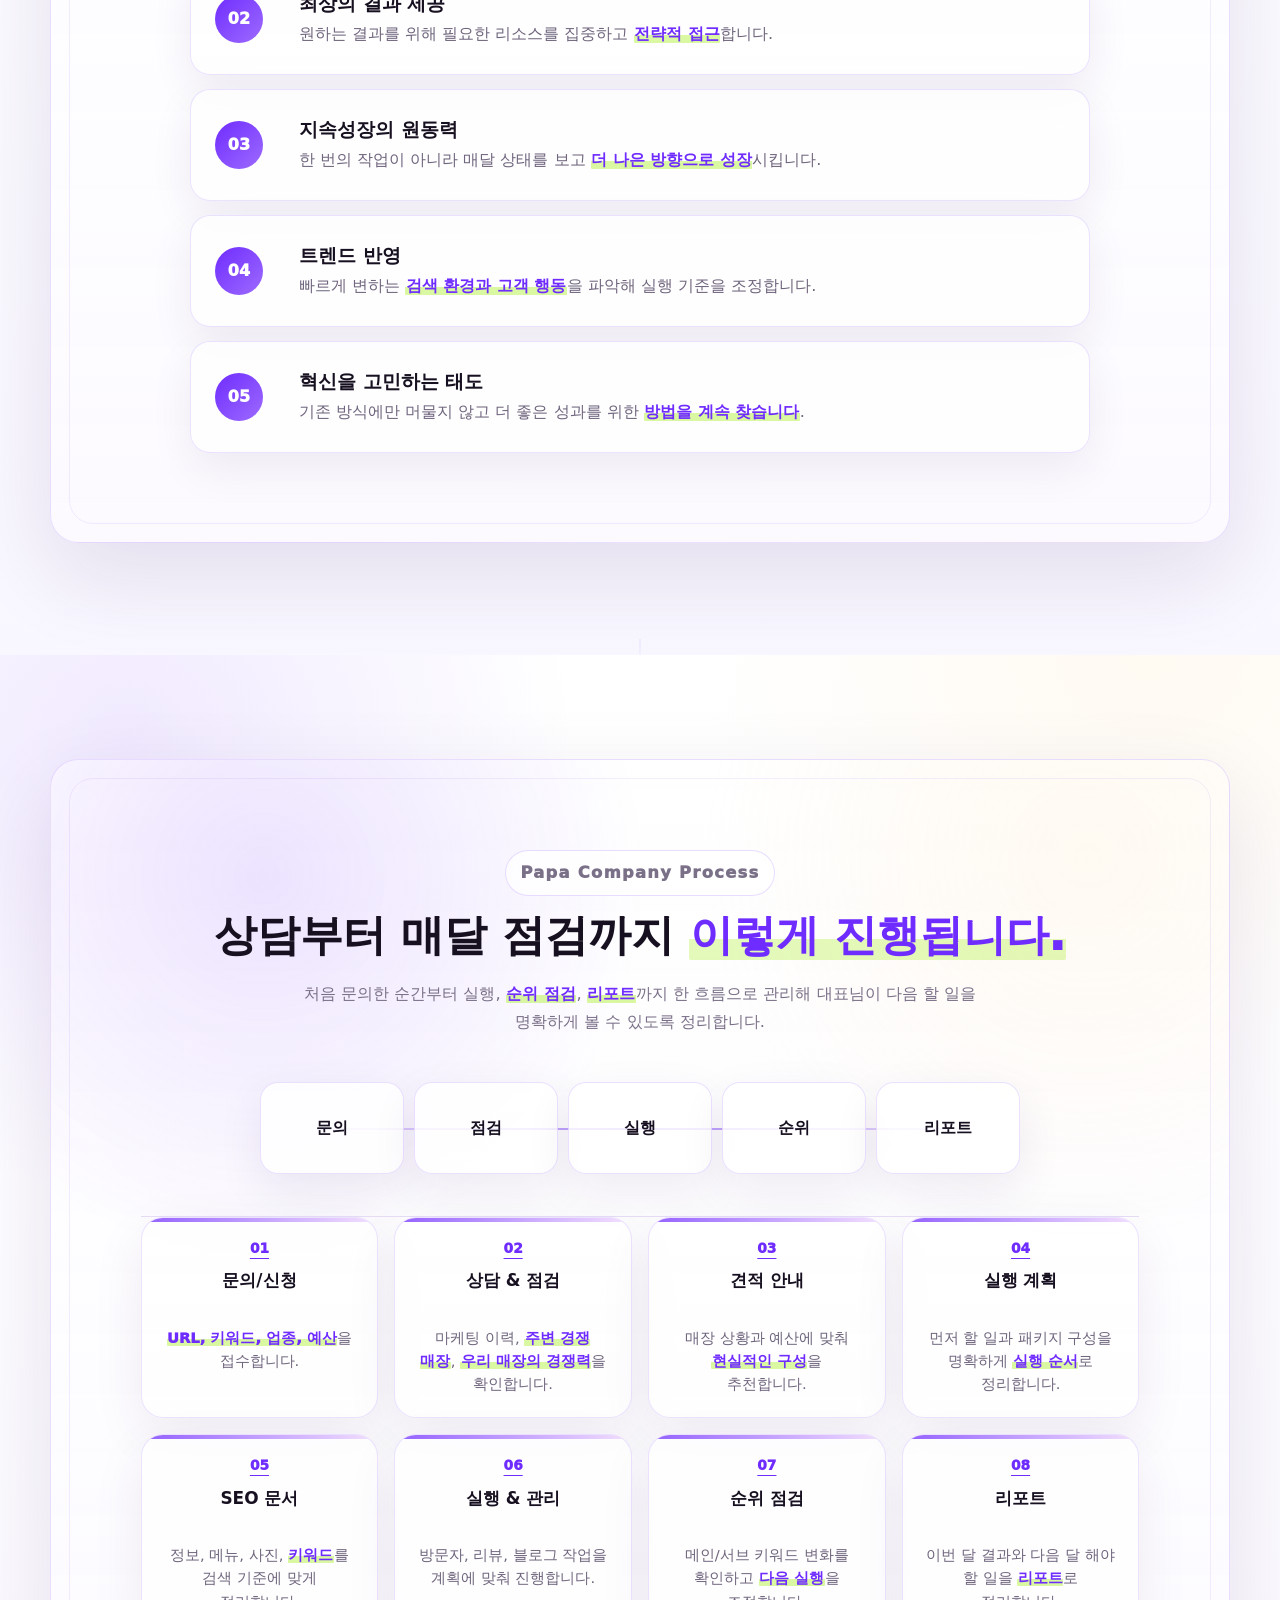
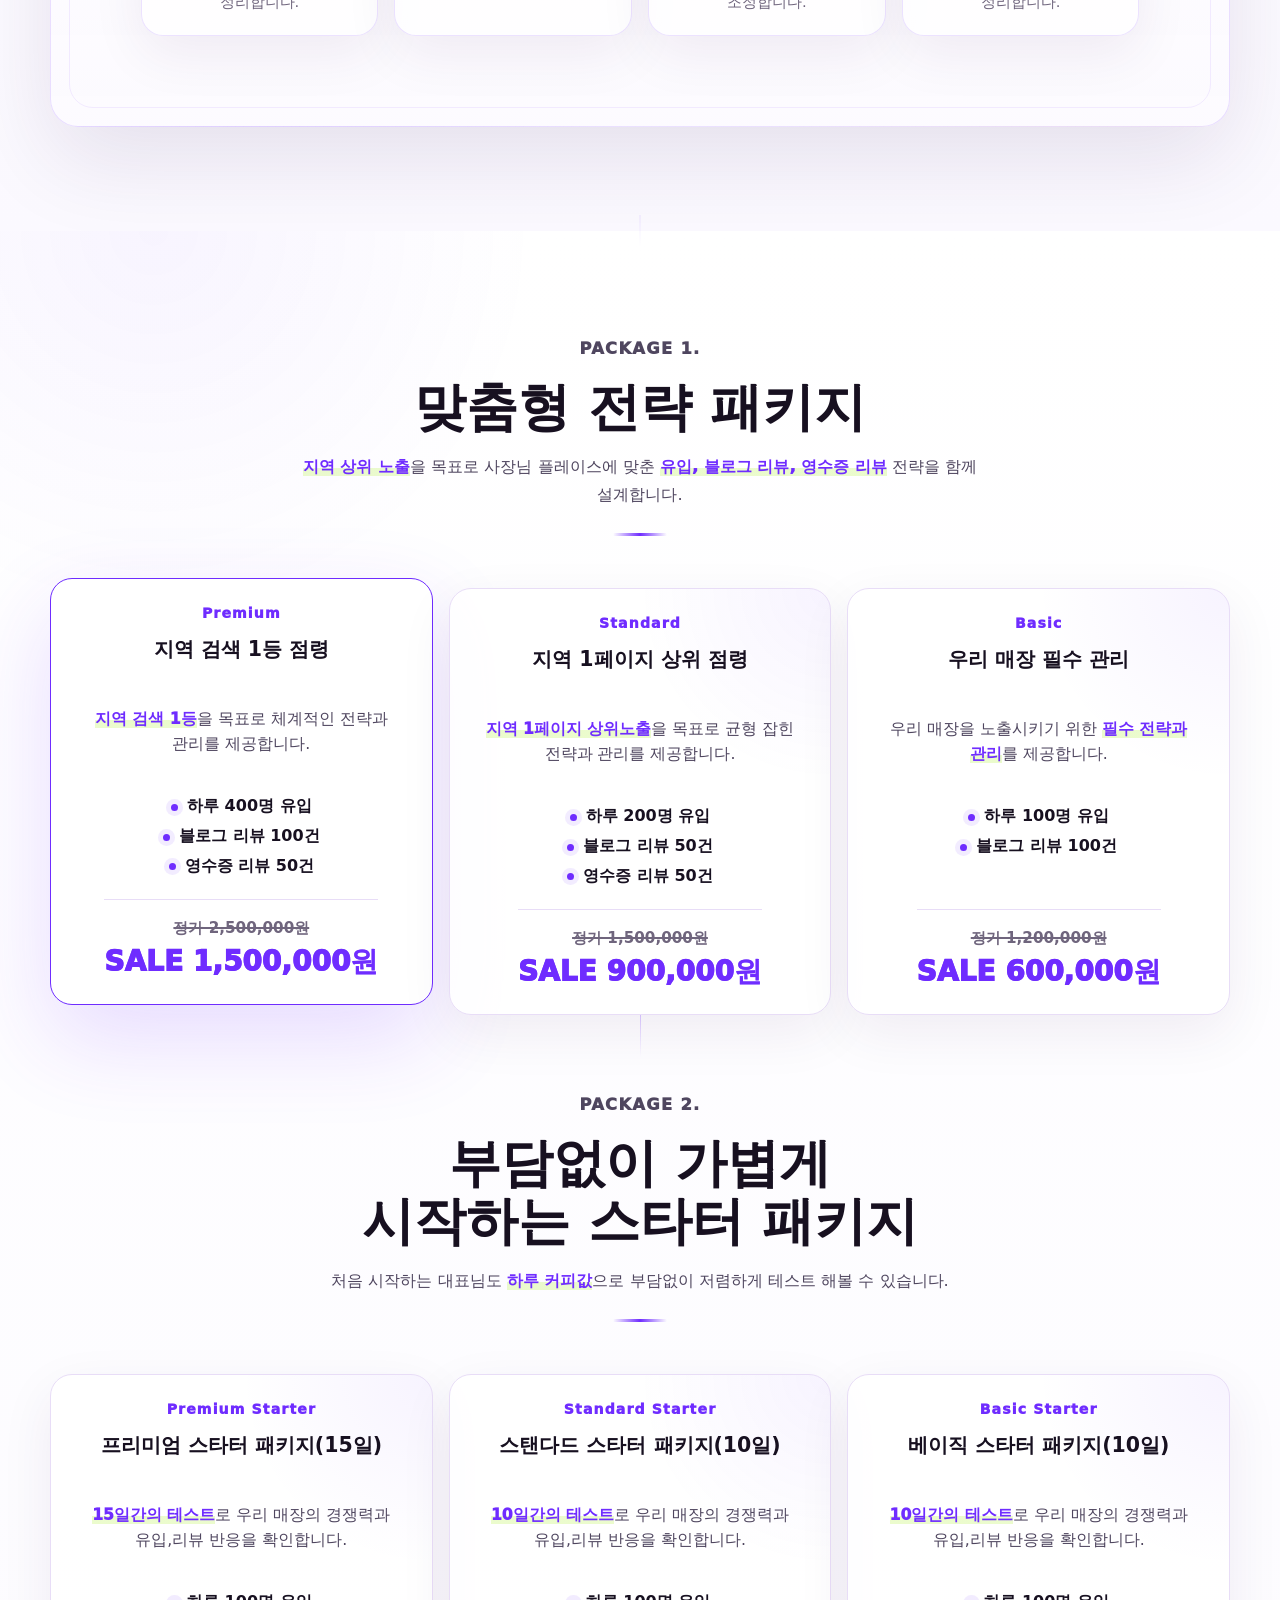
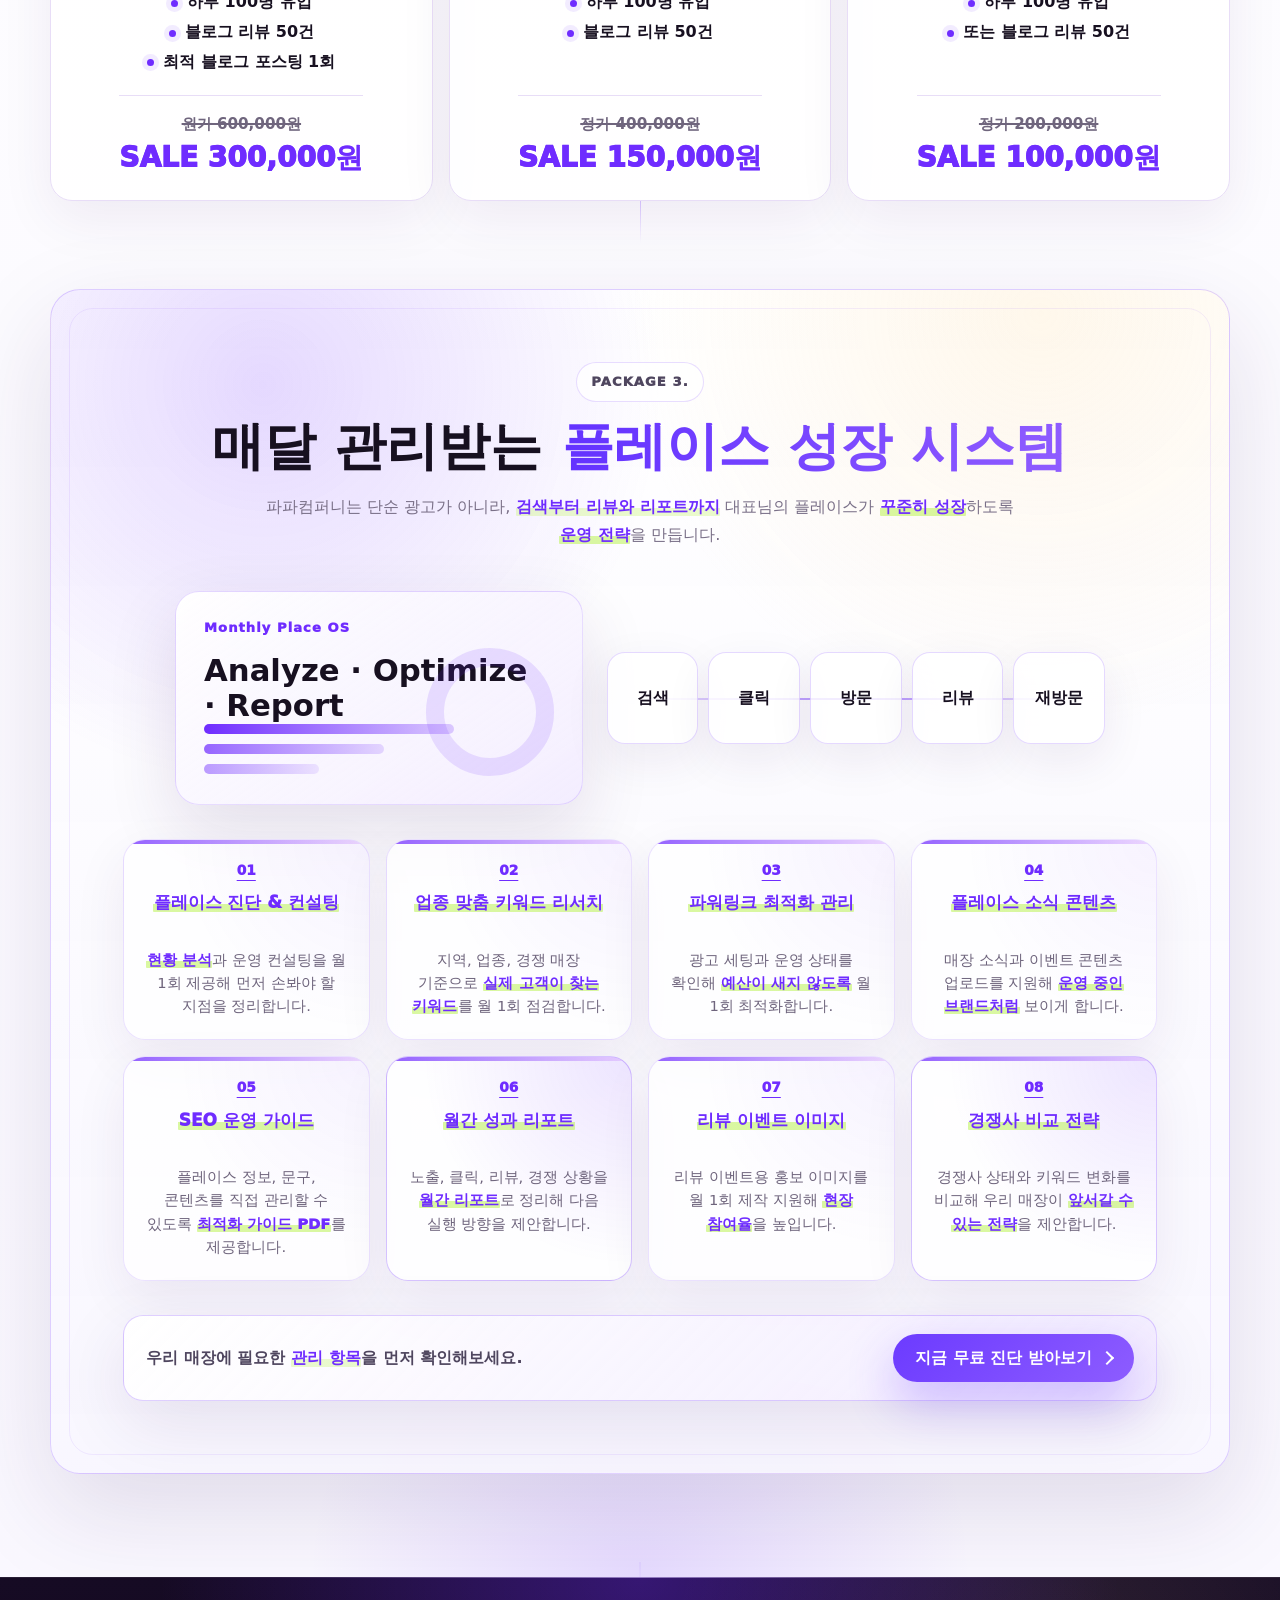
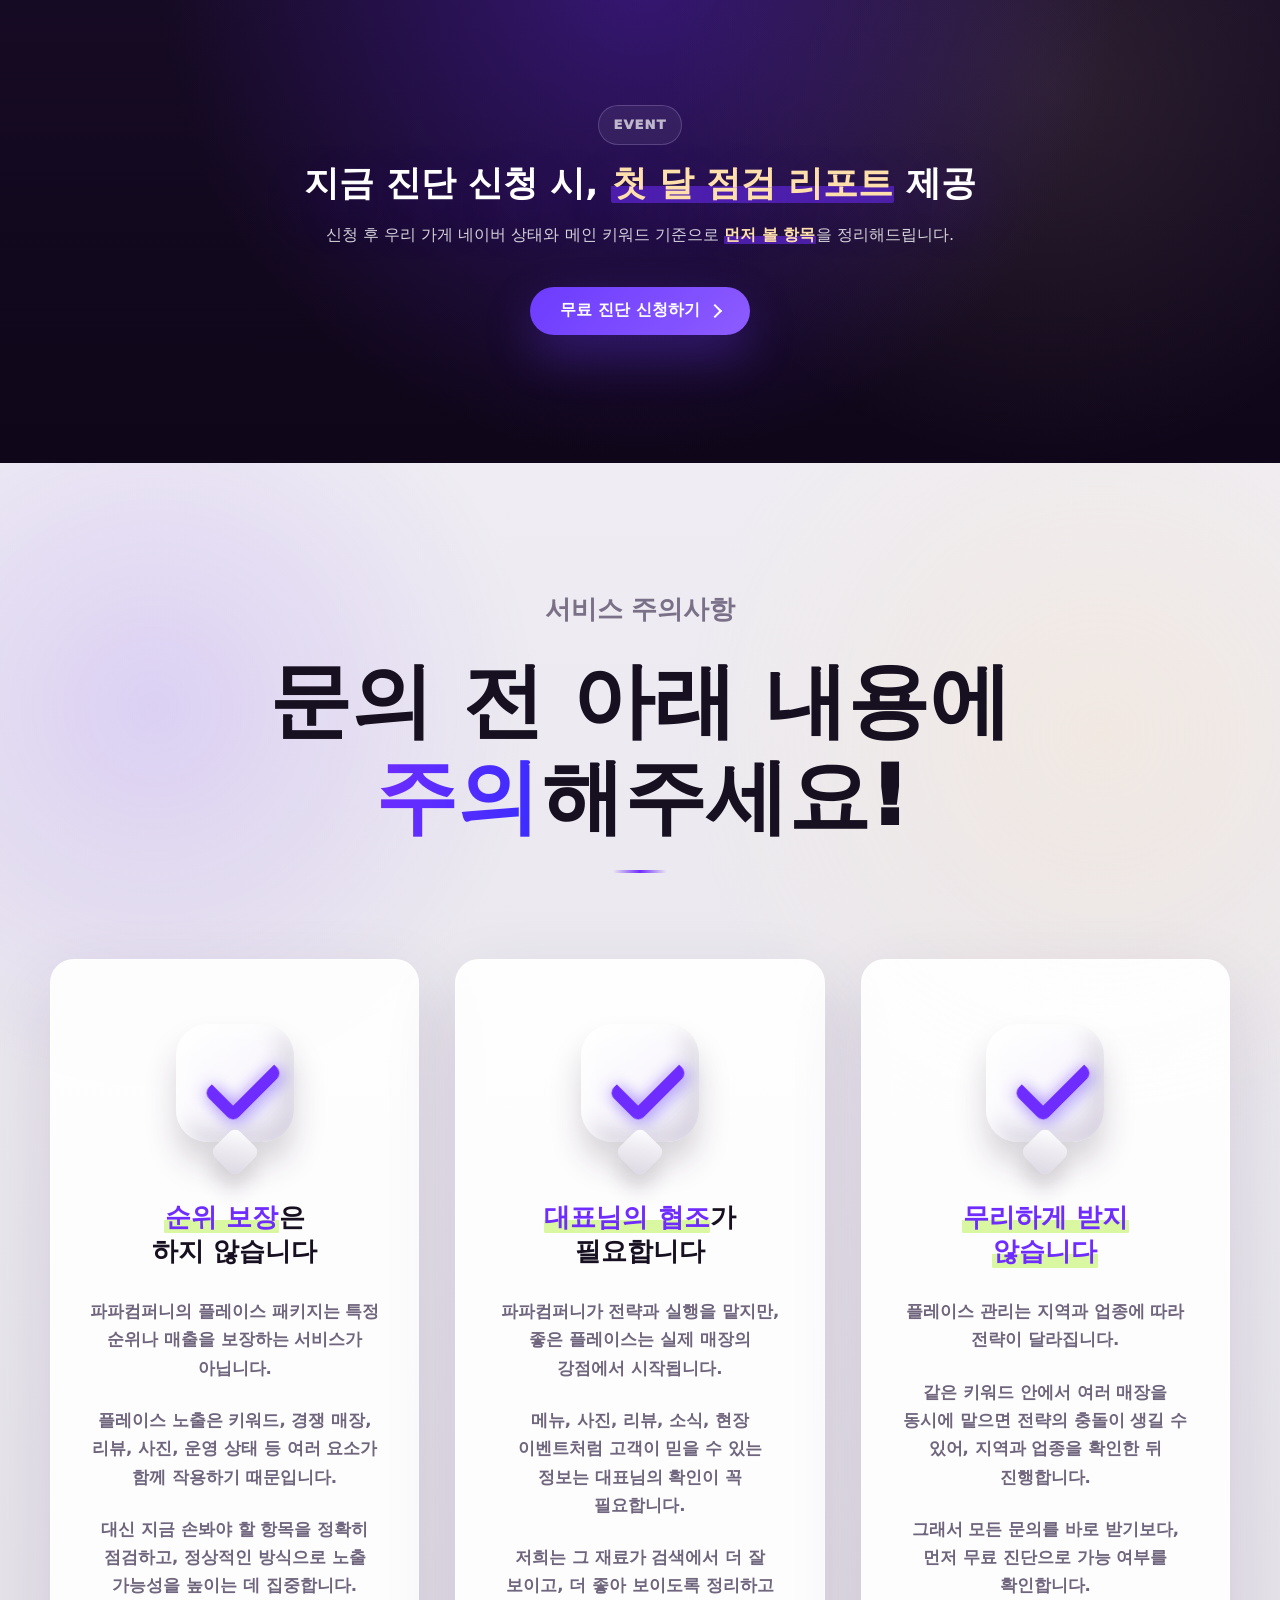
==== commit 3049e560: "Add v2 pixel event tracking" ====
--- a/index-v2.html
+++ b/index-v2.html
@@ -30,18 +30,18 @@
   </head>
   <body>
     <header class="site-header">
-      <a class="brand" href="#top" aria-label="파파컴퍼니 홈">
+      <a class="brand" href="#top" aria-label="파파컴퍼니 홈" data-track-name="HeaderLogoClick">
         <span class="brand-mark" aria-hidden="true"></span>
         파파컴퍼니
       </a>
       <nav aria-label="주요 섹션">
-        <a href="#case">성공 사례</a>
-        <a href="#effect">노출 효과</a>
-        <a href="#process">운영 방식</a>
-        <a href="#packages">패키지</a>
-        <a href="#notice">주의사항</a>
+        <a href="#case" data-track-name="NavCaseClick">성공 사례</a>
+        <a href="#effect" data-track-name="NavEffectClick">노출 효과</a>
+        <a href="#process" data-track-name="NavProcessClick">운영 방식</a>
+        <a href="#packages" data-track-name="NavPackagesClick">패키지</a>
+        <a href="#notice" data-track-name="NavNoticeClick">주의사항</a>
       </nav>
-      <a class="header-cta" href="#consult">무료 진단</a>
+      <a class="header-cta" href="#consult" data-track-name="HeaderFreeDiagnosisClick">무료 진단</a>
     </header>
 
     <main id="top">
@@ -63,8 +63,8 @@
             <span class="keyword-accent">함께 성장합니다</span>.
           </p>
           <div class="hero-actions">
-            <a class="button button-primary" href="#consult">무료 플레이스 진단 신청</a>
-            <a class="button button-ghost" href="#case">성공 사례 보기</a>
+            <a class="button button-primary" href="#consult" data-track-name="HeroFreeDiagnosisClick">무료 플레이스 진단 신청</a>
+            <a class="button button-ghost" href="#case" data-track-name="HeroCaseClick">성공 사례 보기</a>
           </div>
           <div class="hero-dashboard" aria-label="플레이스 진단 예시">
             <div class="map-card">
@@ -594,7 +594,7 @@
             </div>
             <div class="membership-cta">
               <p>우리 매장에 필요한 <strong class="keyword-accent">관리 항목</strong>을 먼저 확인해보세요.</p>
-              <a class="button button-primary" href="#consult">지금 무료 진단 받아보기</a>
+              <a class="button button-primary" href="#consult" data-track-name="PackageFreeDiagnosisClick">지금 무료 진단 받아보기</a>
             </div>
           </div>
         </div>
@@ -605,7 +605,7 @@
           <p class="eyebrow">EVENT</p>
           <h2>지금 진단 신청 시, <span class="keyword-accent">첫 달 점검 리포트</span> 제공</h2>
           <p>신청 후 우리 가게 네이버 상태와 메인 키워드 기준으로 <strong class="keyword-accent">먼저 볼 항목</strong>을 정리해드립니다.</p>
-          <a class="button button-primary" href="#consult">무료 진단 신청하기</a>
+          <a class="button button-primary" href="#consult" data-track-name="NoticeFreeDiagnosisClick">무료 진단 신청하기</a>
         </div>
       </section>
 
@@ -657,7 +657,7 @@
             </article>
             <article>
               <span class="notice-icon" aria-hidden="true"></span>
-              <h3><span class="keyword-accent">무리하게 받지 않습니다</span></h3>
+              <h3><span class="notice-title-line"><span class="keyword-accent">무리하게 받지</span></span><span class="notice-title-line"><span class="keyword-accent">않습니다</span></span></h3>
               <div class="notice-copy">
                 <p>
                   플레이스 관리는 지역과 업종에 따라
@@ -765,7 +765,7 @@
               </div>
             </div>
             <p class="form-status" data-form-status role="status" aria-live="polite"></p>
-            <button class="button button-primary form-button" type="submit">무료 플레이스 진단 신청</button>
+            <button class="button button-primary form-button" type="submit" data-track-name="LeadFormSubmitClick">무료 플레이스 진단 신청</button>
           </form>
         </div>
       </section>
@@ -776,19 +776,19 @@
         <strong>파파컴퍼니</strong>
         <p>네이버 플레이스 점검과 월간 관리 리포트</p>
       </div>
-      <a href="#top">맨 위로</a>
+      <a href="#top" data-track-name="FooterTopClick">맨 위로</a>
     </footer>
 
     <div class="thanks-modal" data-thanks-modal role="dialog" aria-modal="true" aria-labelledby="thanks-title" aria-hidden="true">
       <div class="thanks-modal__dialog">
-        <button class="thanks-modal__close" type="button" data-thanks-close aria-label="닫기">×</button>
+        <button class="thanks-modal__close" type="button" data-thanks-close aria-label="닫기" data-track-name="ThanksModalCloseIconClick">×</button>
         <p class="eyebrow">접수 완료</p>
         <h2 id="thanks-title">무료 진단 신청이 접수되었습니다.</h2>
         <p>
           영업일 기준 1~3일 이내로 연락 드리겠습니다.<br />
           오늘 하루도 행복한 하루 되세요.
         </p>
-        <button class="button button-primary" type="button" data-thanks-close>확인</button>
+        <button class="button button-primary" type="button" data-thanks-close data-track-name="ThanksModalConfirmClick">확인</button>
       </div>
     </div>
     <script type="text/javascript">
--- a/styles-v2.css
+++ b/styles-v2.css
@@ -3495,6 +3495,13 @@
 
 .notice-showcase .notice-grid h3 .notice-title-line {
   display: block;
+  width: max-content;
+  max-width: 100%;
+  margin-inline: auto;
+}
+
+.notice-showcase .notice-grid h3 .keyword-accent {
+  display: inline-block;
 }
 
 .notice-copy {
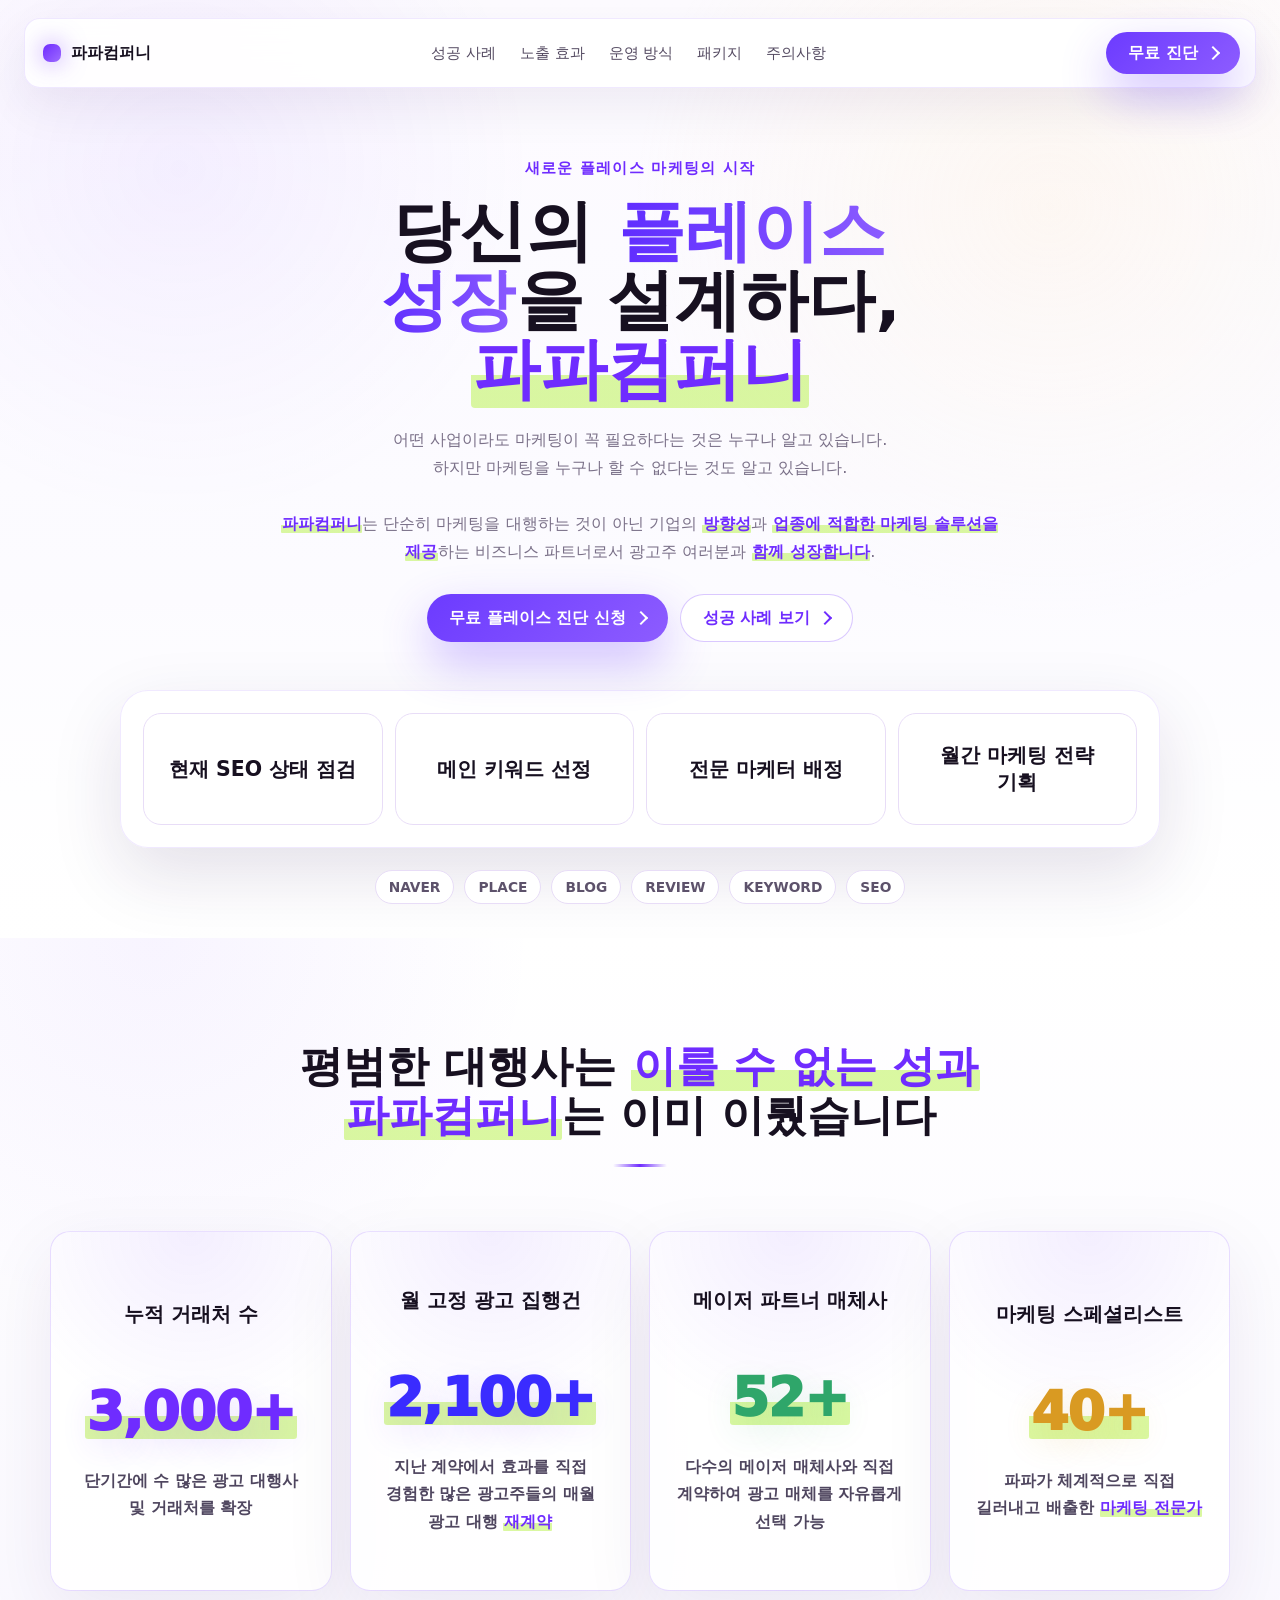
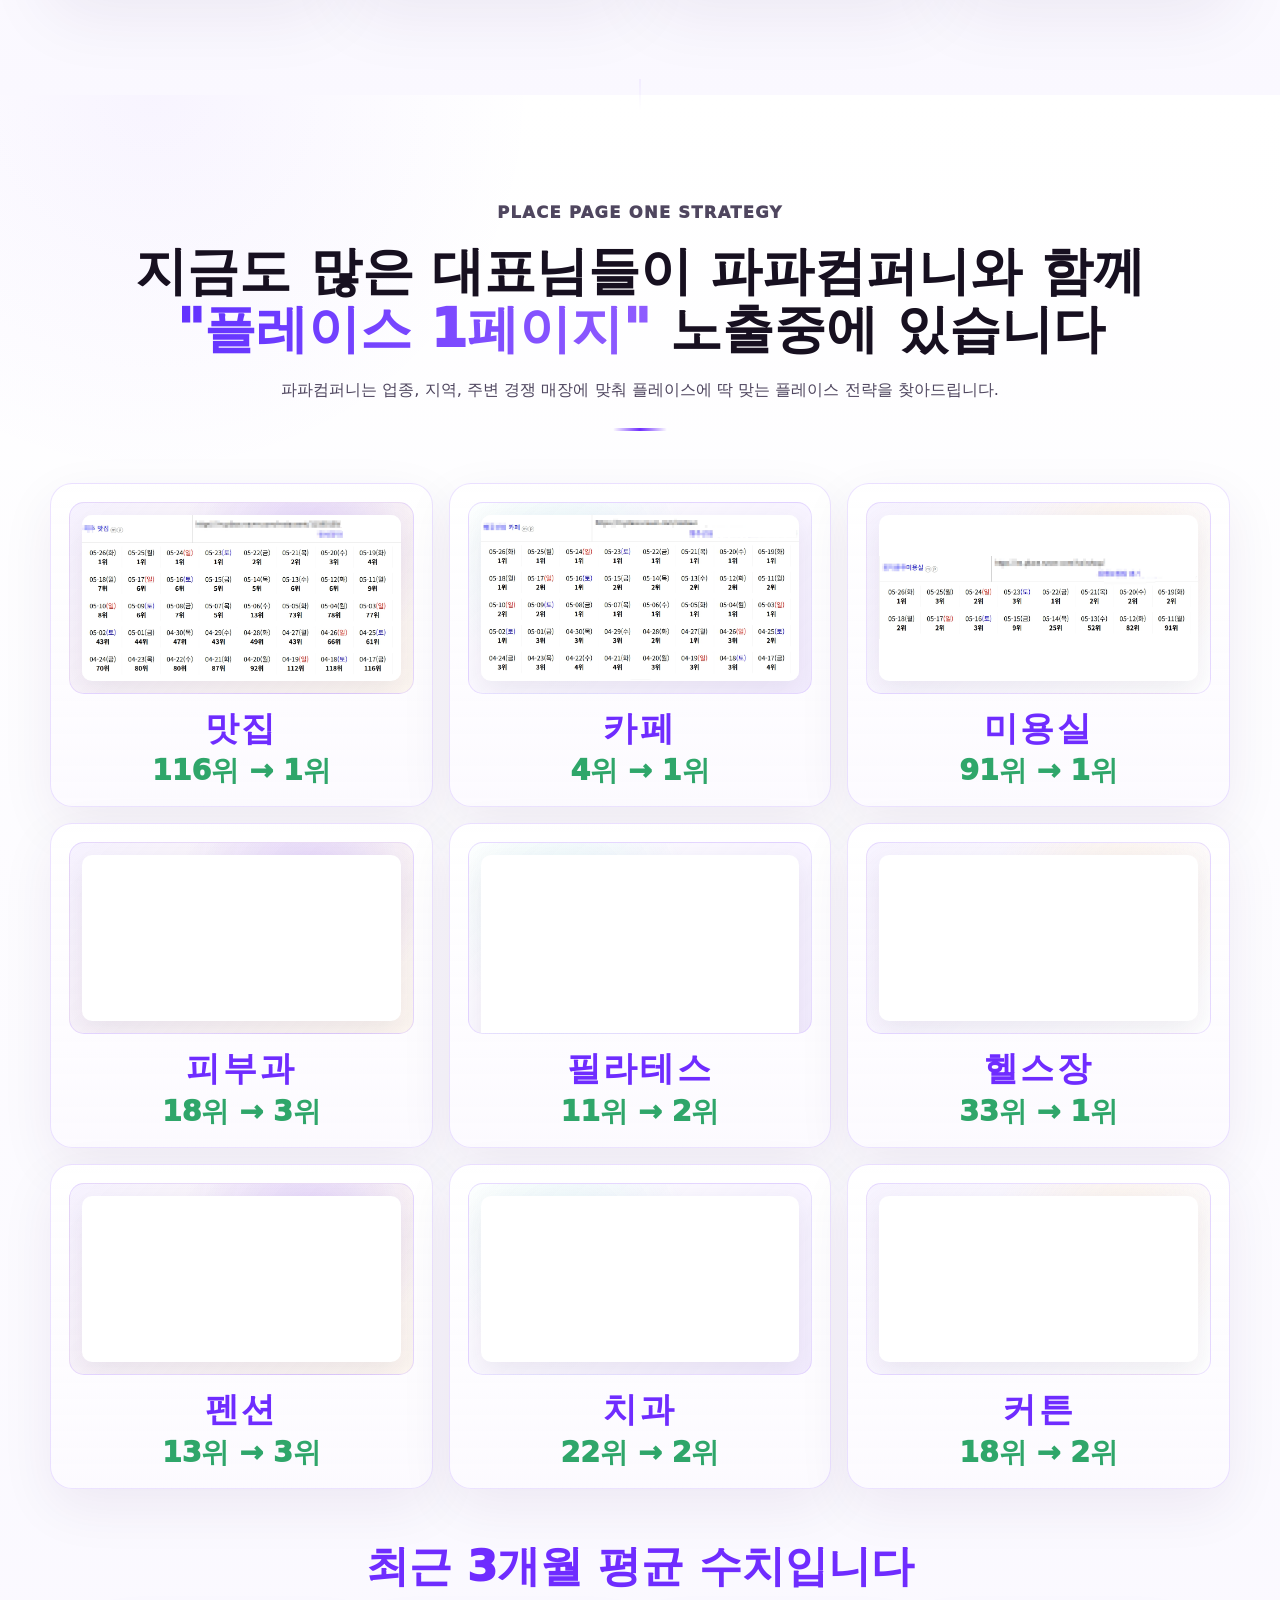
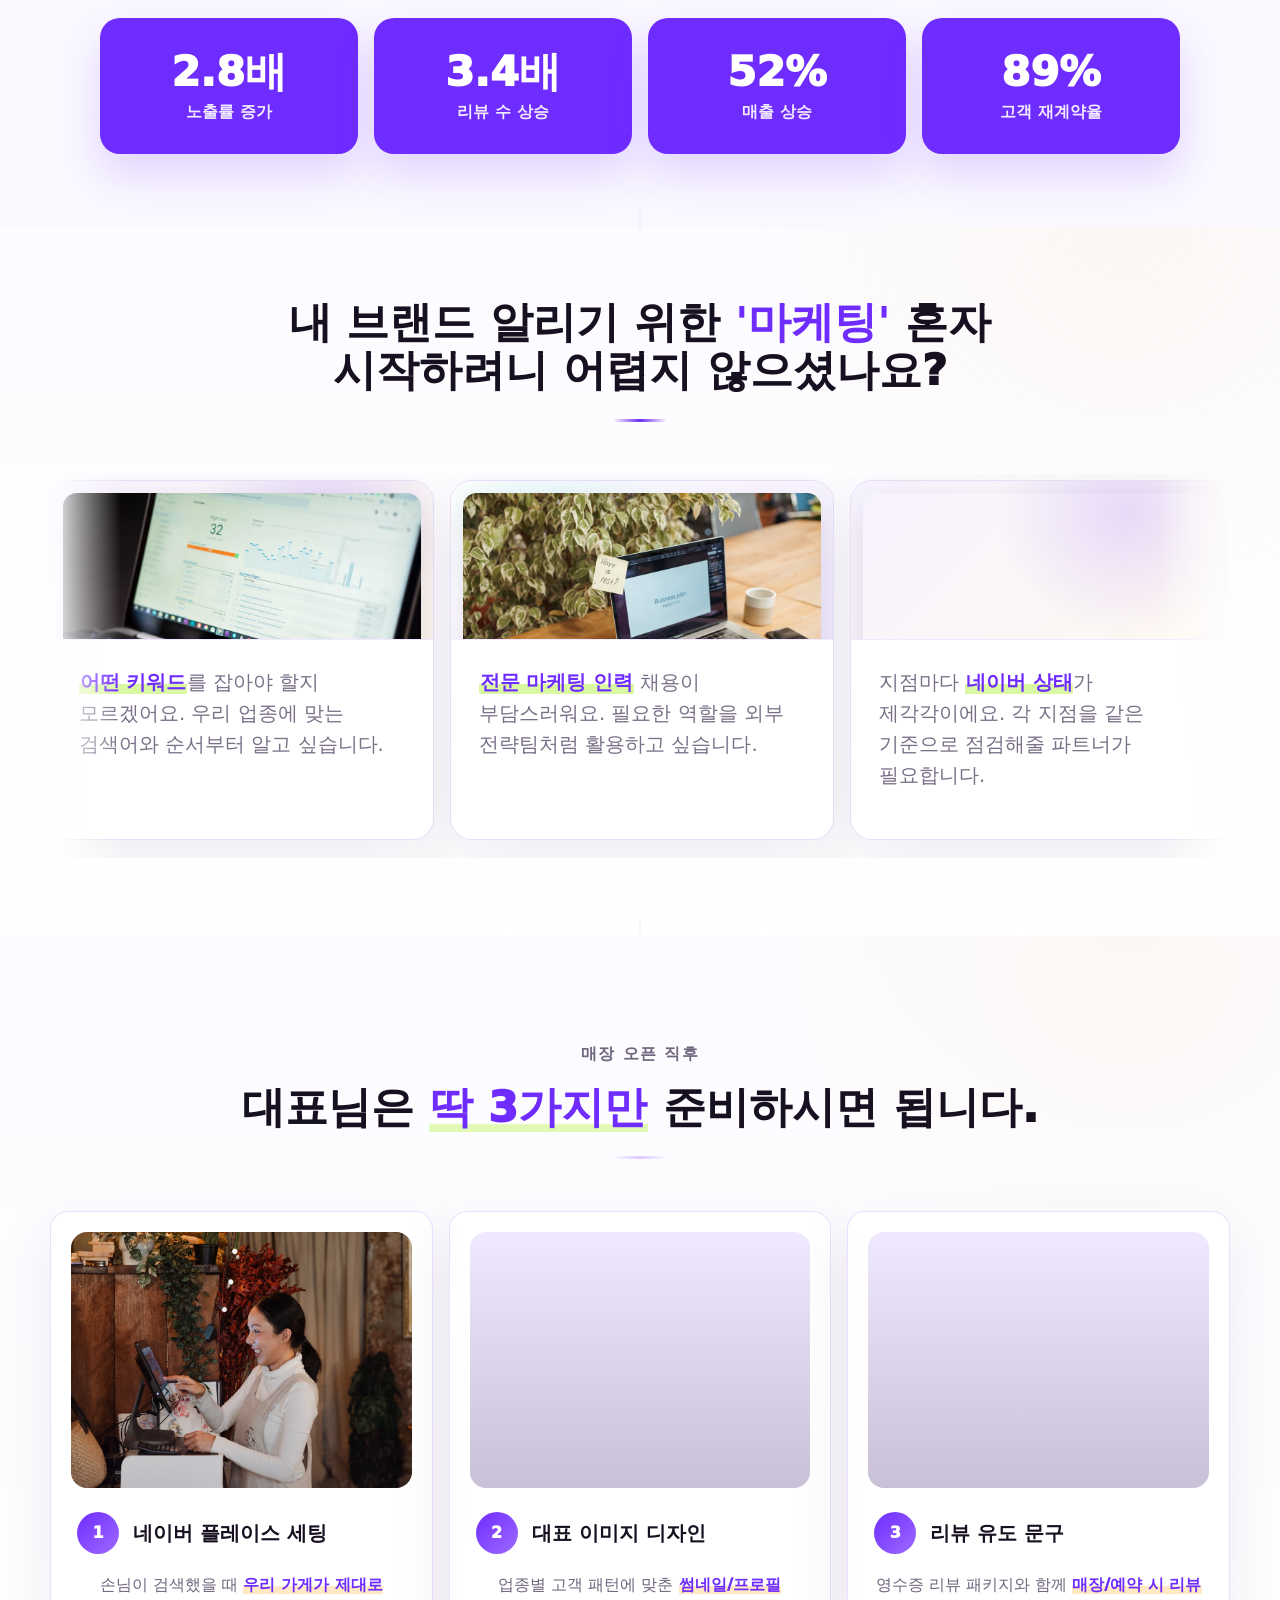
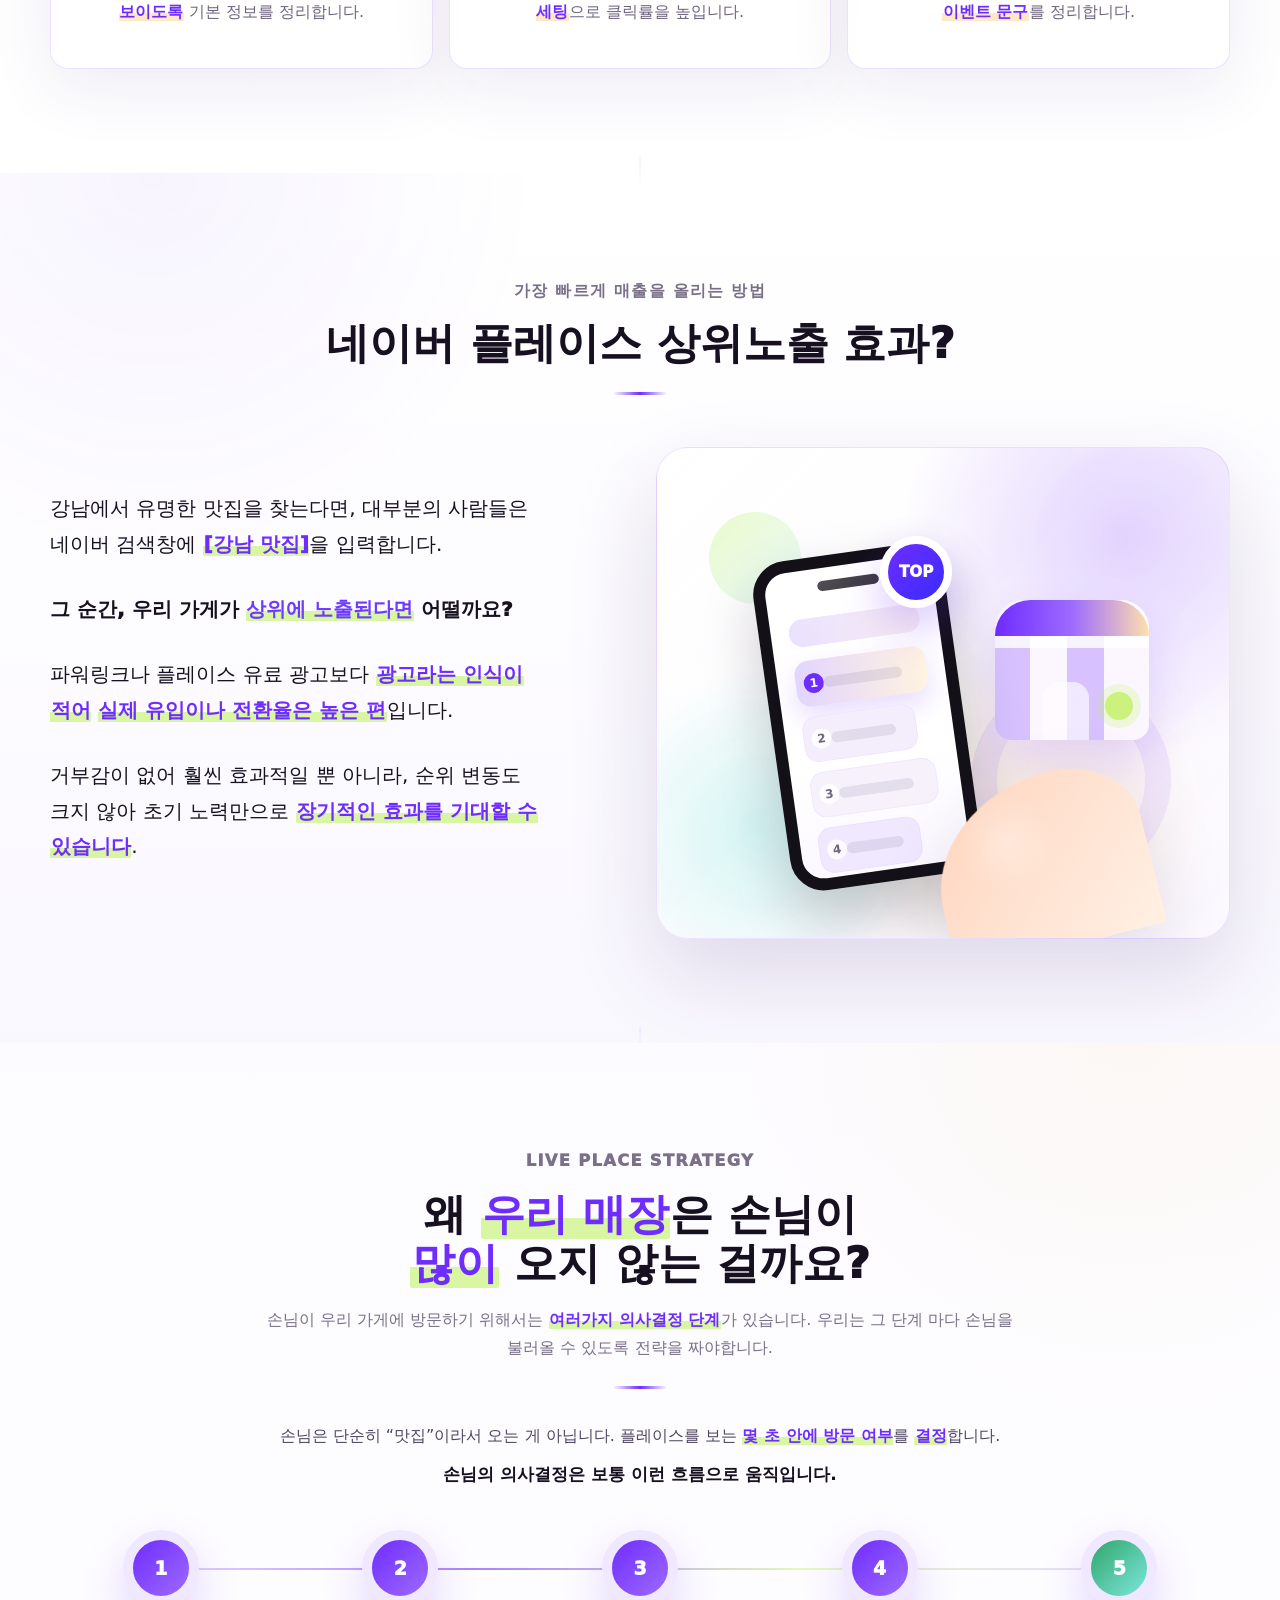
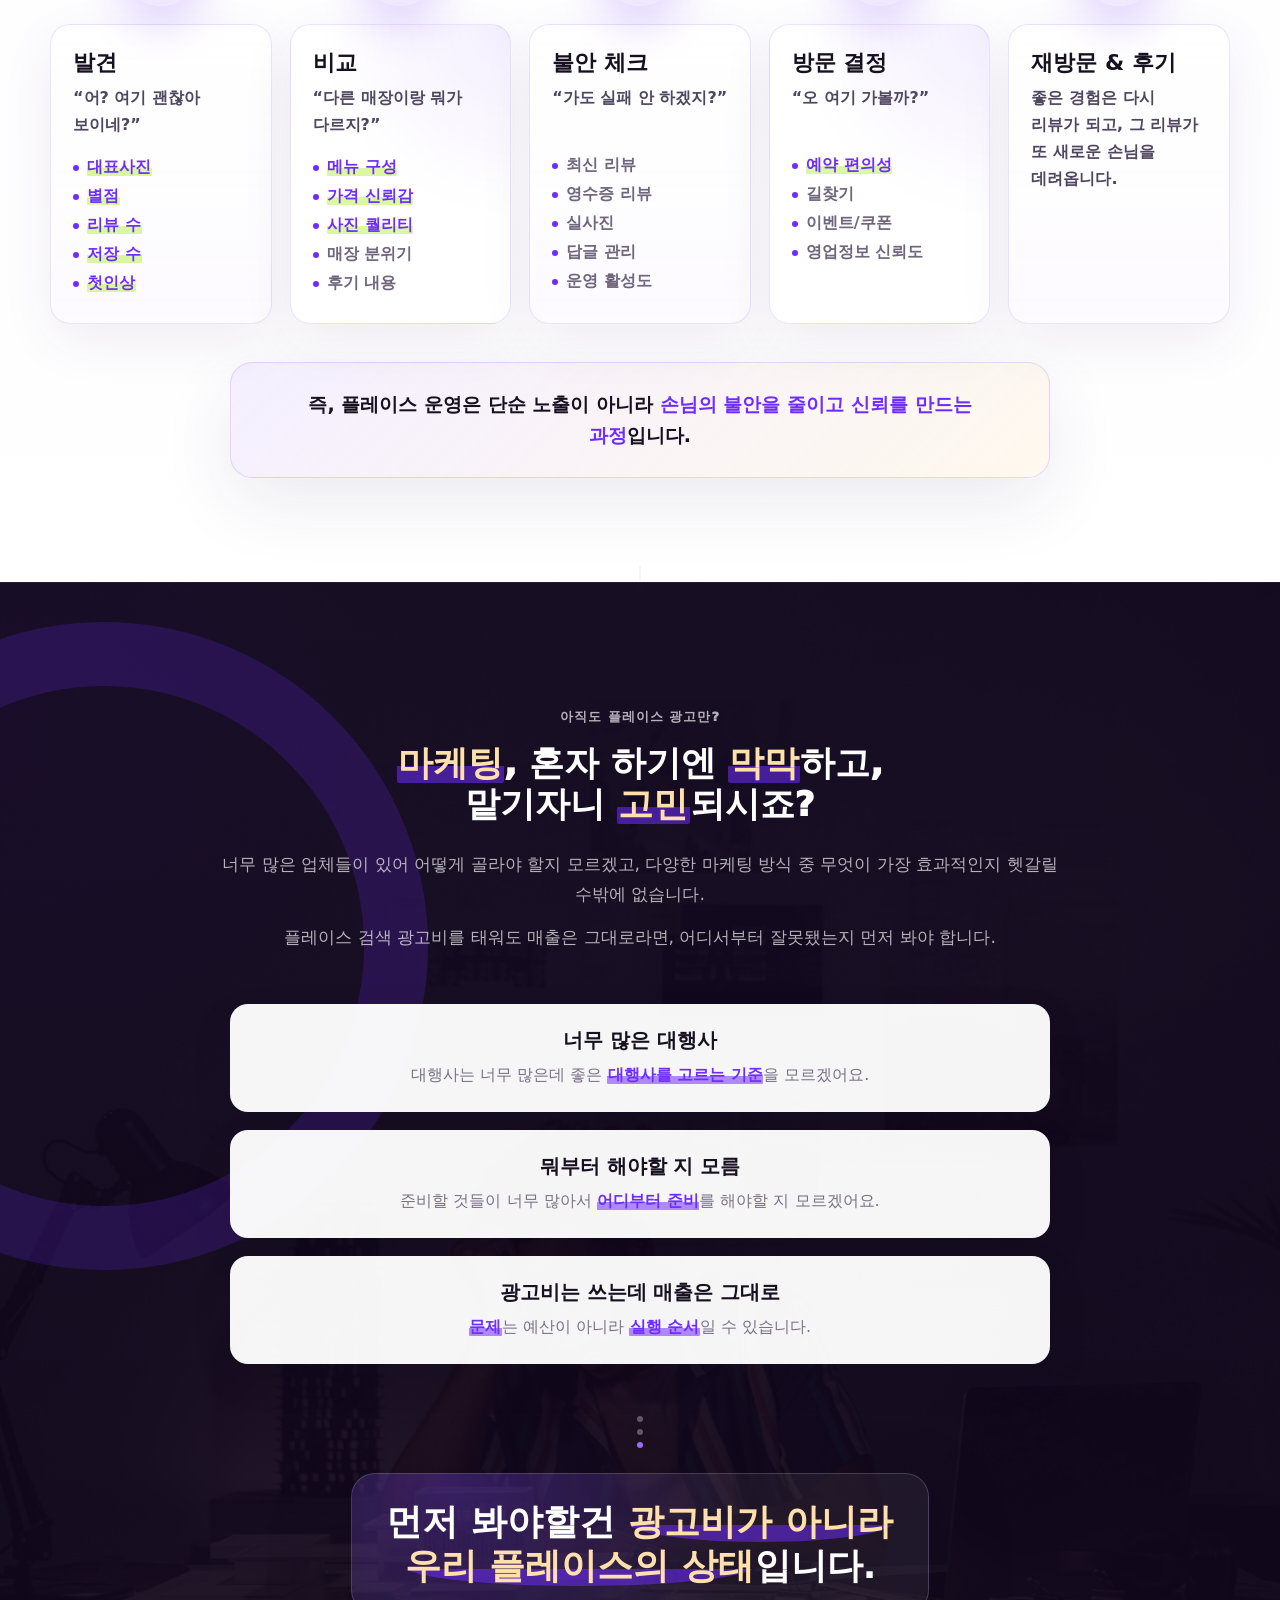
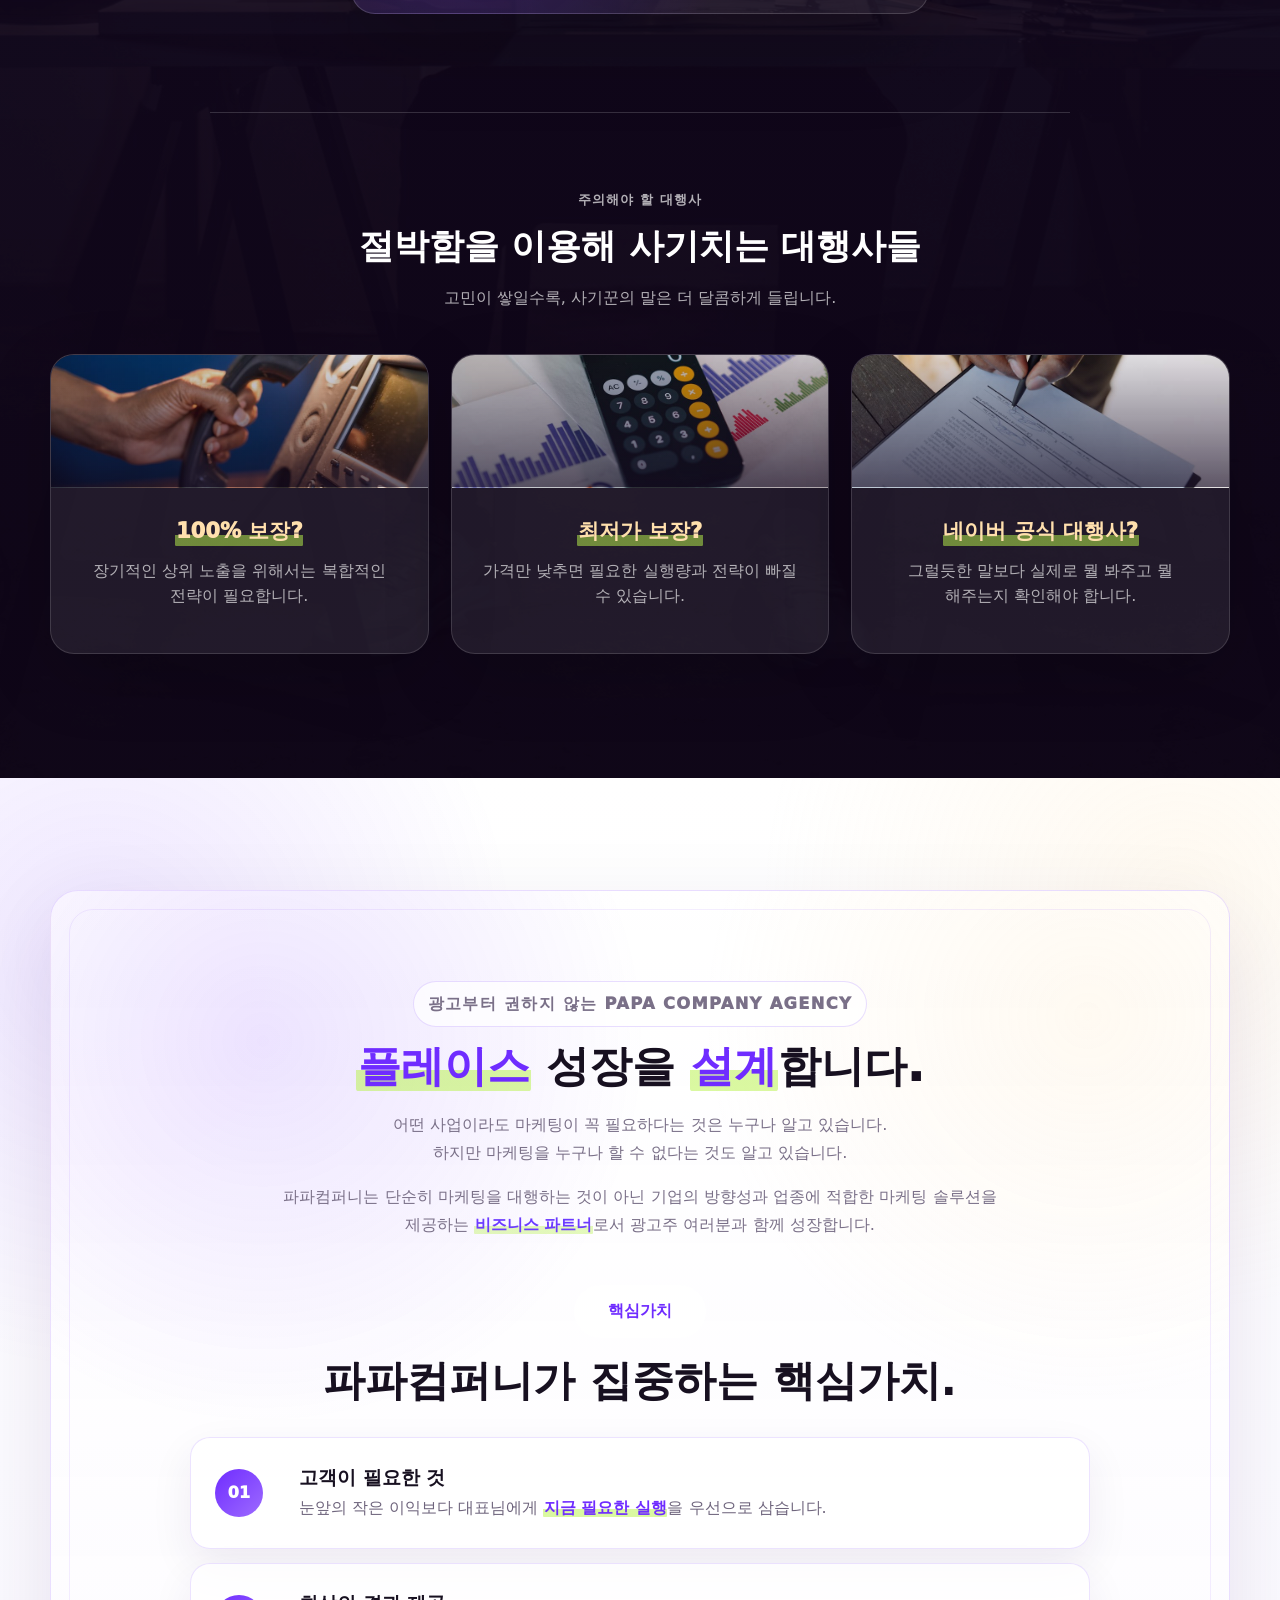
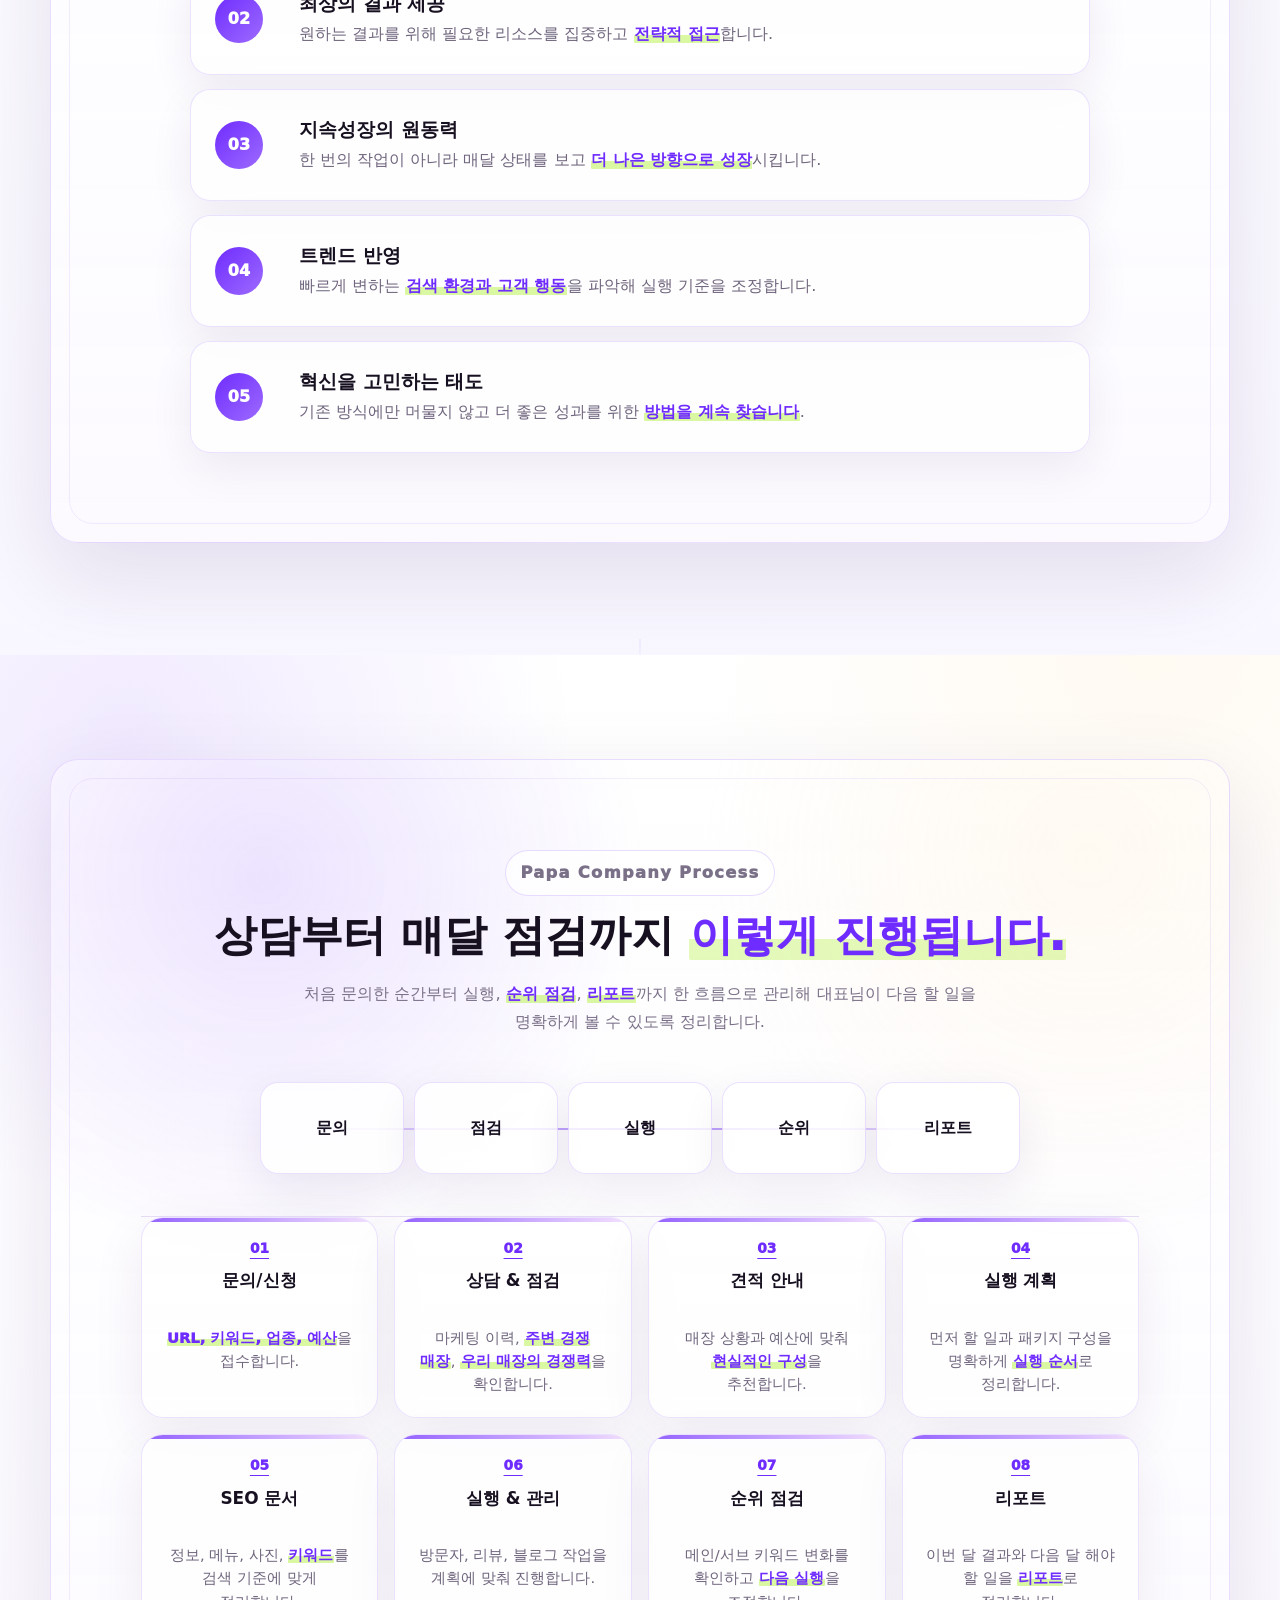
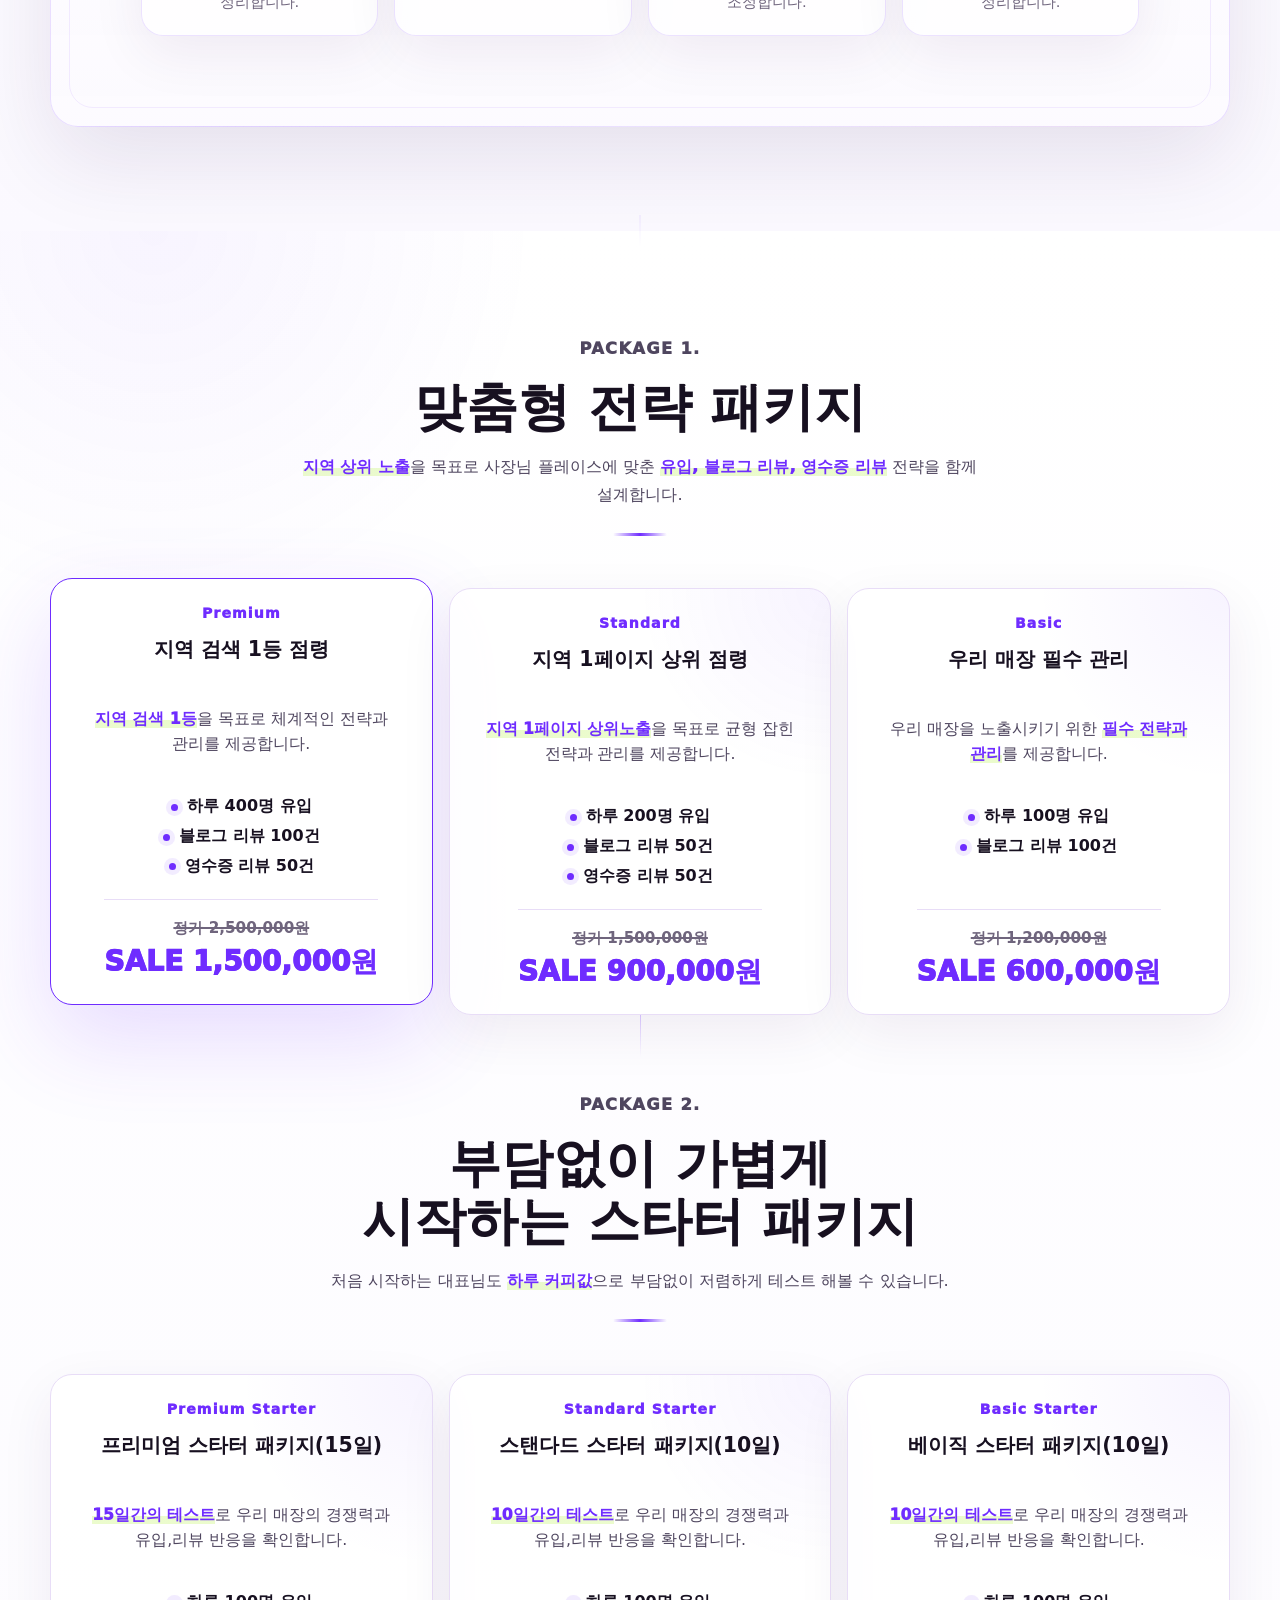
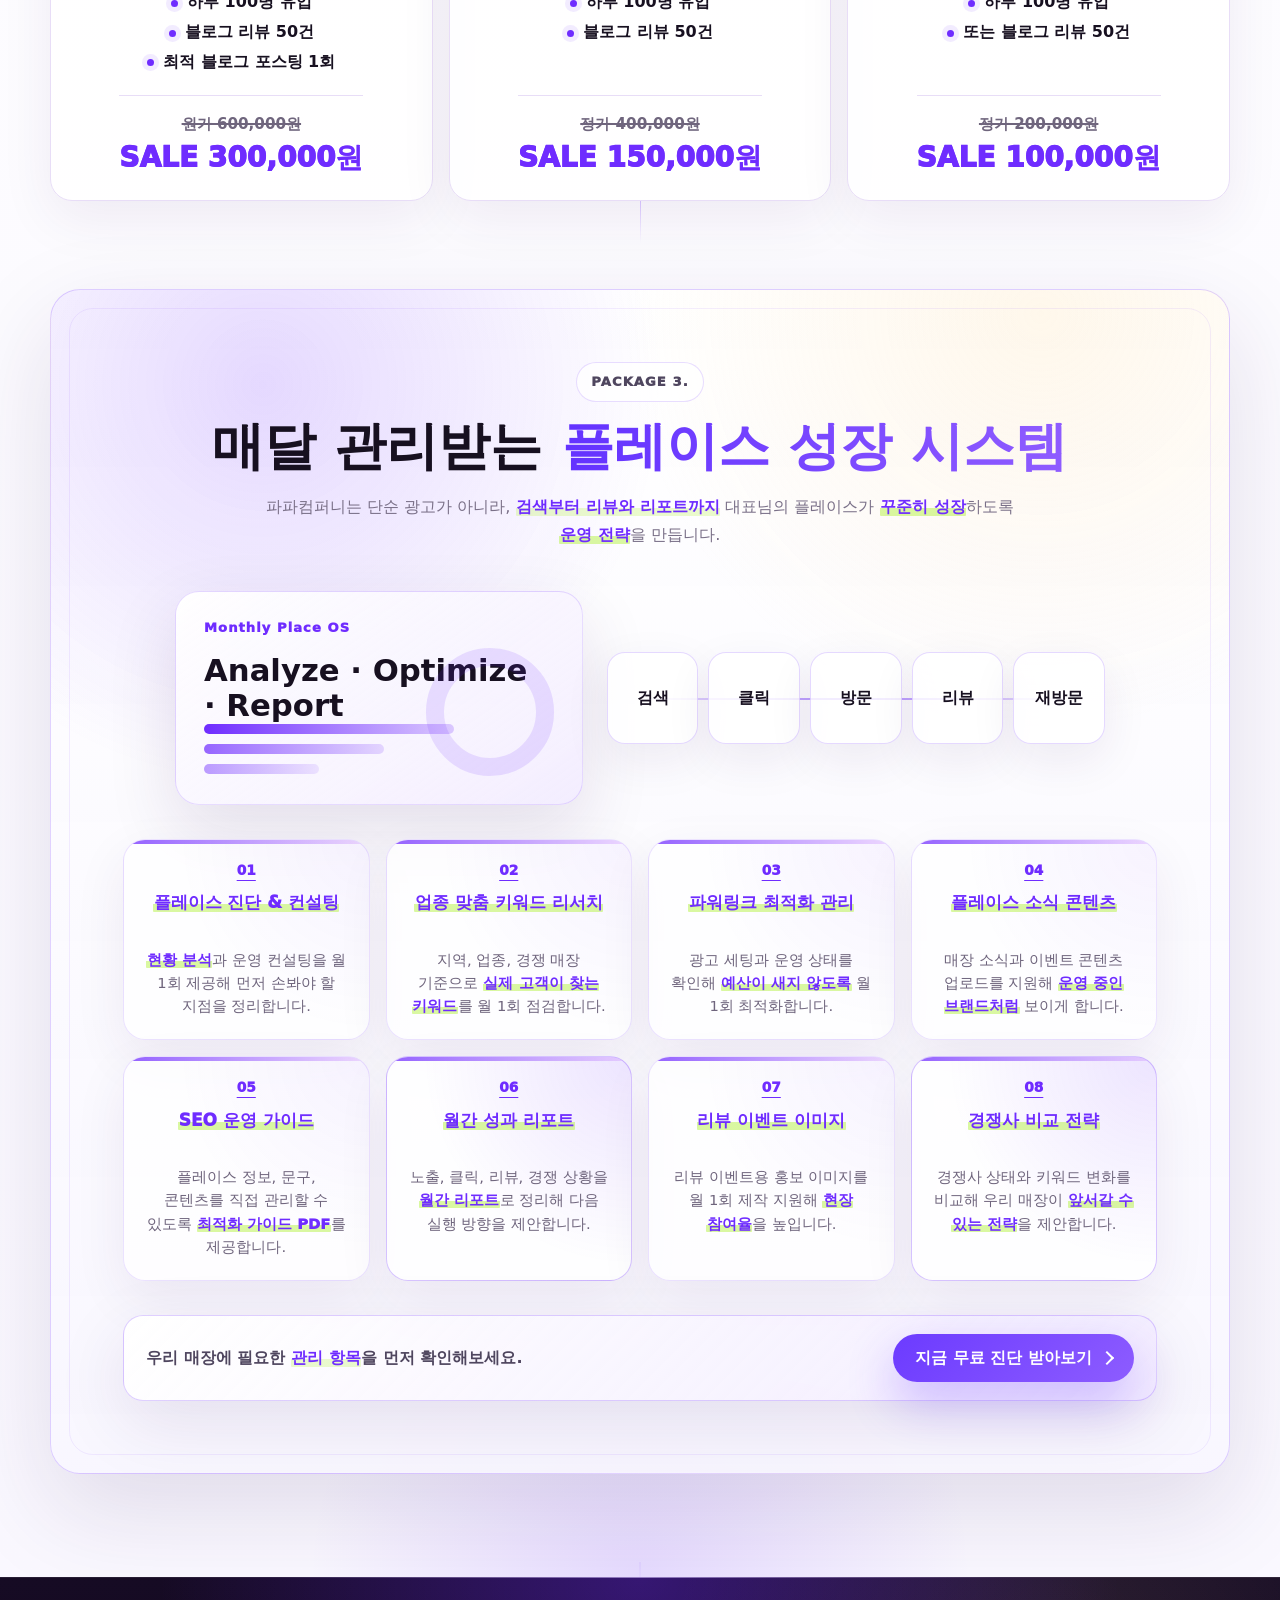
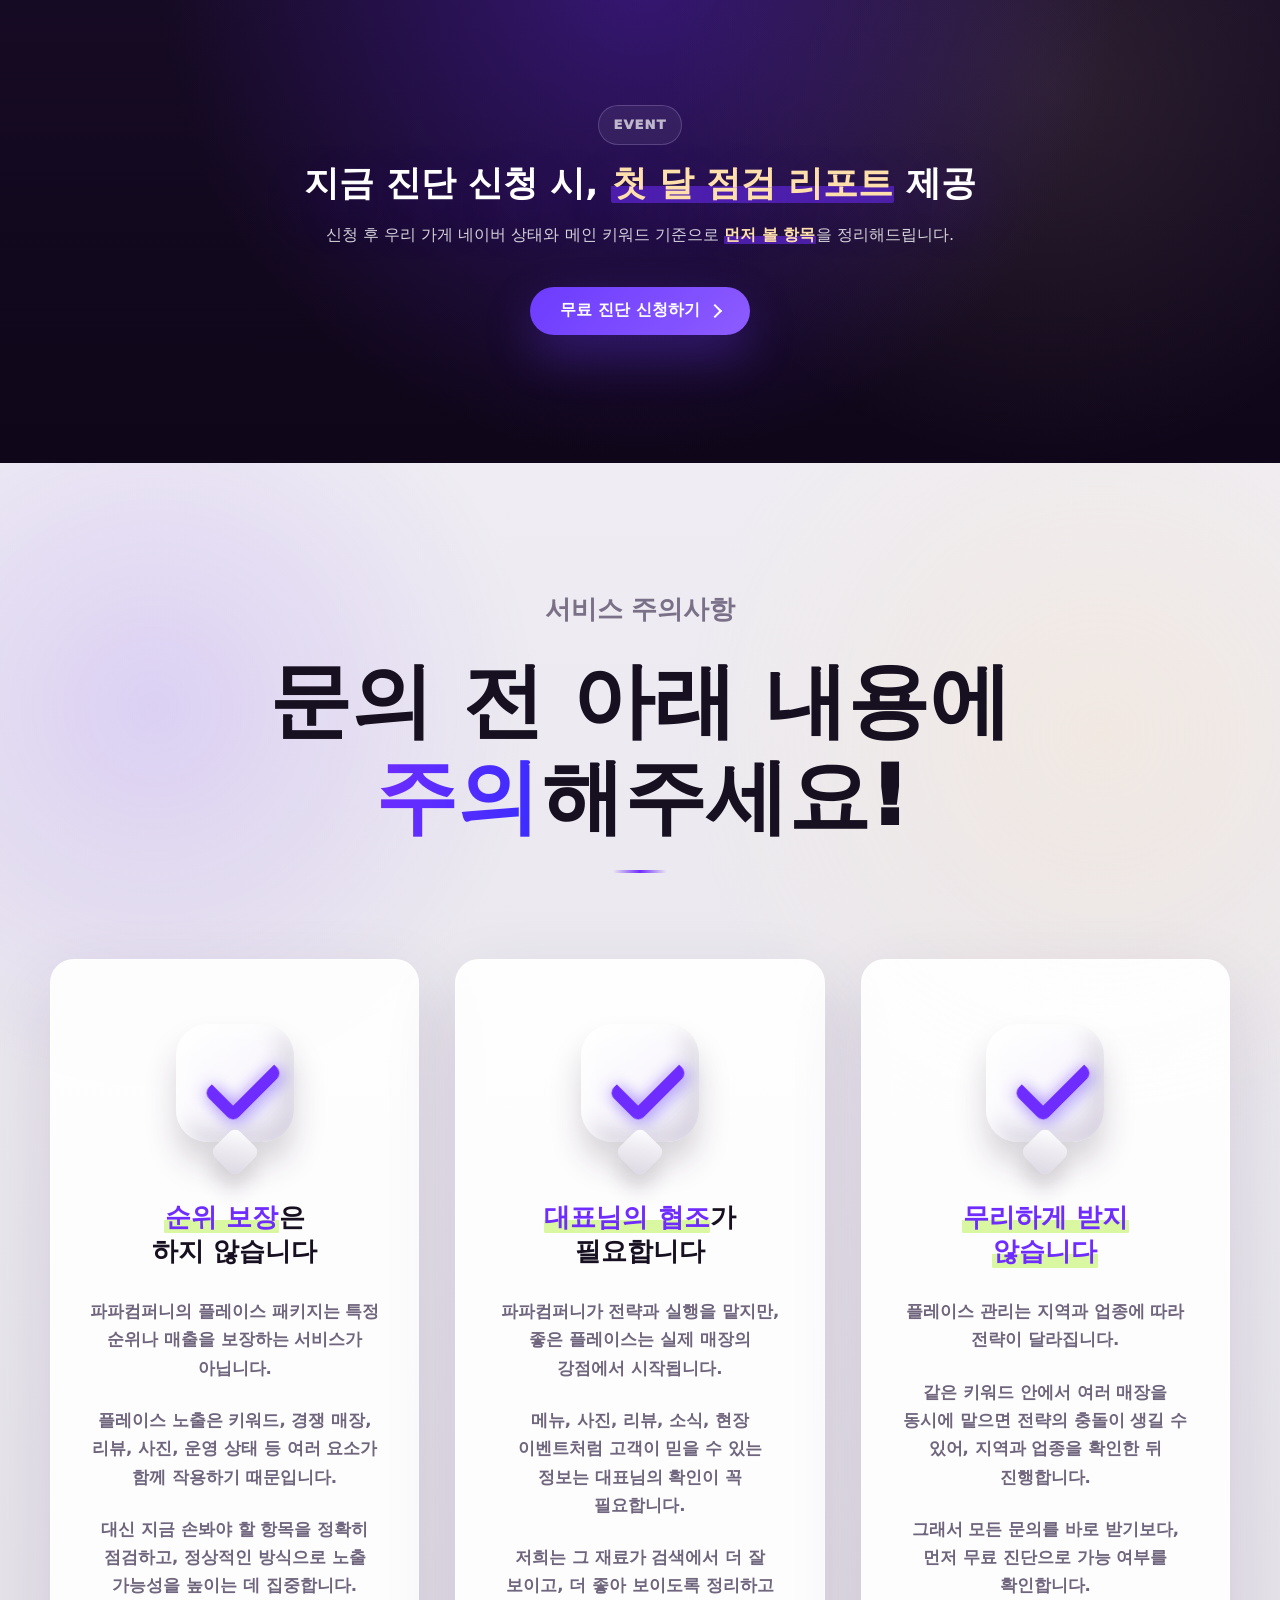
==== commit f52092d8: "Update v2 landing share title" ====
--- a/index-v2.html
+++ b/index-v2.html
@@ -3,11 +3,26 @@
   <head>
     <meta charset="UTF-8" />
     <meta name="viewport" content="width=device-width, initial-scale=1.0" />
-    <title>파파컴퍼니 플레이스 전략 대행 v2</title>
+    <title>파파컴퍼니 무료 플레이스 진단</title>
     <meta
       name="description"
       content="파파컴퍼니는 네이버에서 우리 가게가 더 잘 보이고 더 좋아 보이도록 키워드, 리뷰, SEO, 경쟁 매장 상태를 함께 점검합니다."
     />
+    <meta property="og:title" content="파파컴퍼니 무료 플레이스 진단" />
+    <meta
+      property="og:description"
+      content="네이버 플레이스 상태와 경쟁 매장을 기준으로 무엇부터 손봐야 할지 무료로 진단합니다."
+    />
+    <meta property="og:url" content="https://landing.papainsight.co.kr/" />
+    <meta property="og:image" content="https://landing.papainsight.co.kr/assets/hero/hero-papa-place-strategy.png" />
+    <meta property="og:type" content="website" />
+    <meta name="twitter:card" content="summary_large_image" />
+    <meta name="twitter:title" content="파파컴퍼니 무료 플레이스 진단" />
+    <meta
+      name="twitter:description"
+      content="네이버 플레이스 상태와 경쟁 매장을 기준으로 무엇부터 손봐야 할지 무료로 진단합니다."
+    />
+    <meta name="twitter:image" content="https://landing.papainsight.co.kr/assets/hero/hero-papa-place-strategy.png" />
     <!-- Meta Pixel Code -->
     <script>
       !function(f,b,e,v,n,t,s)
